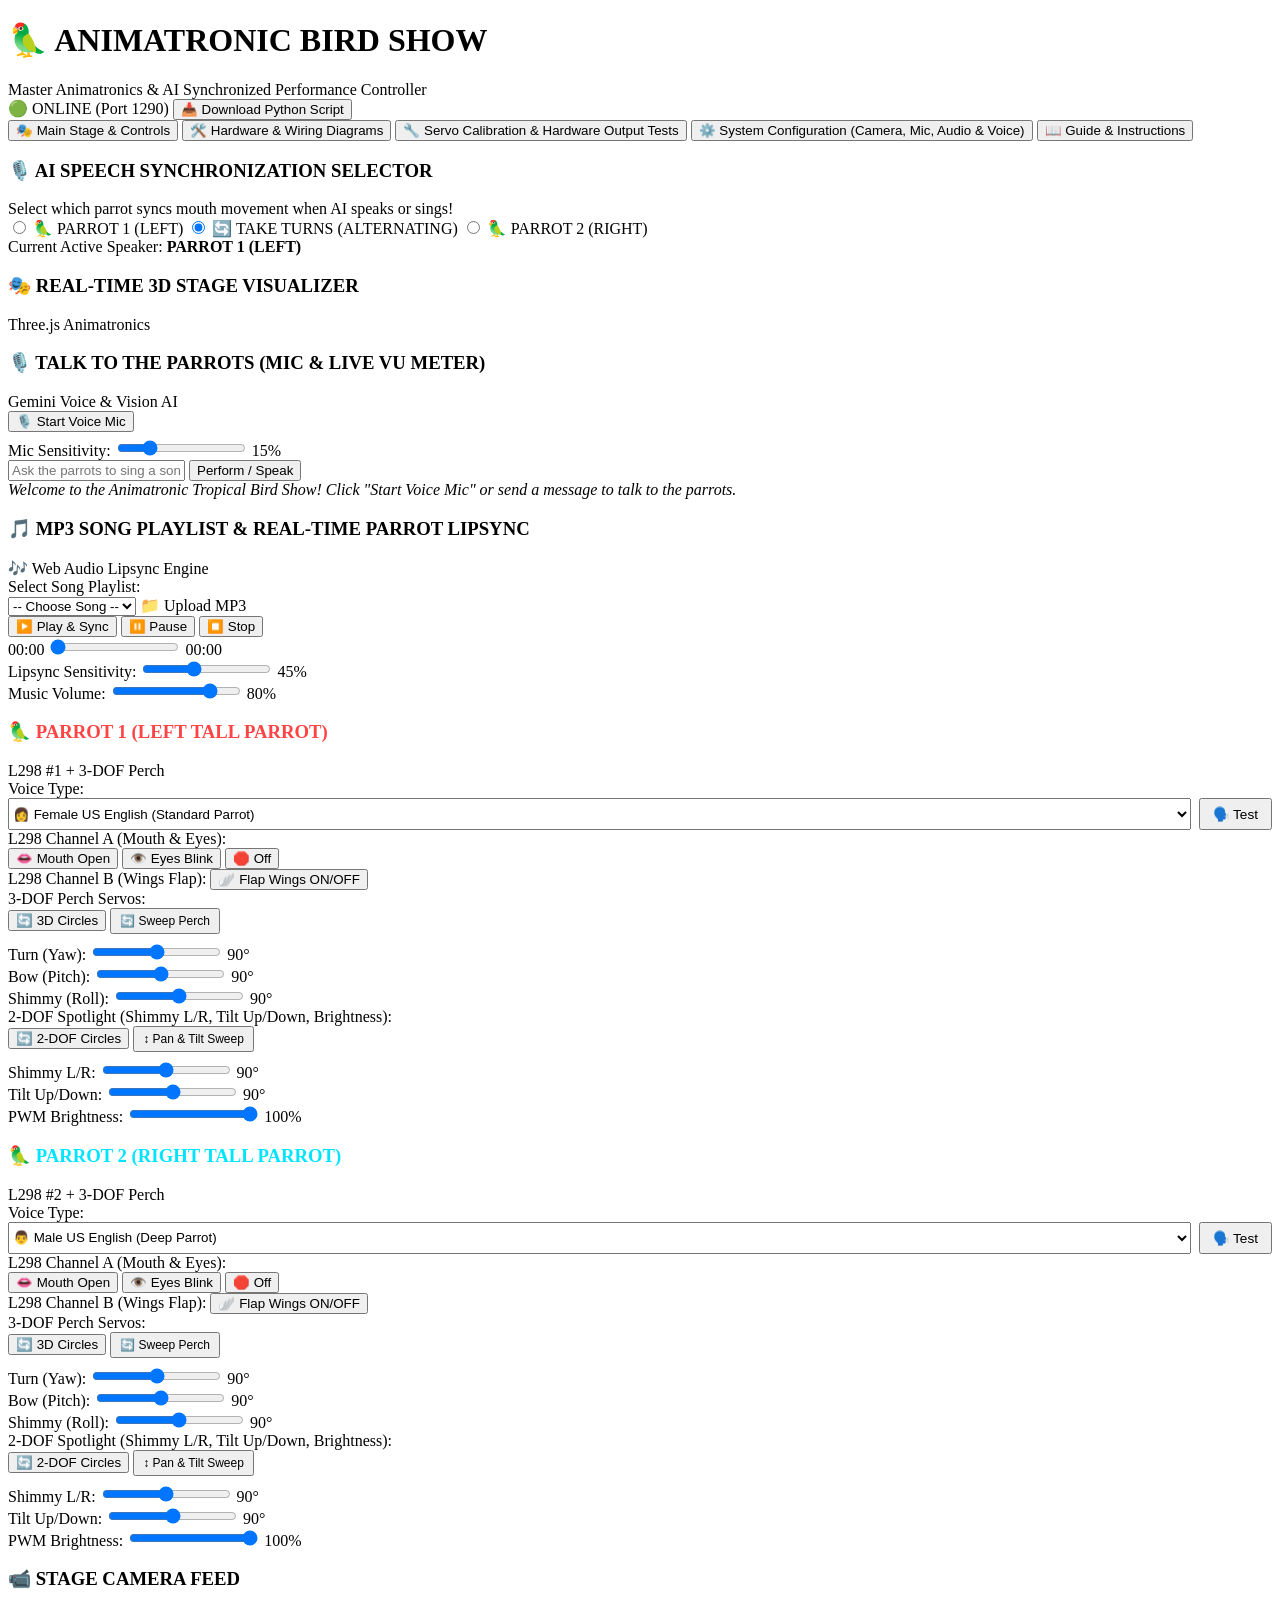
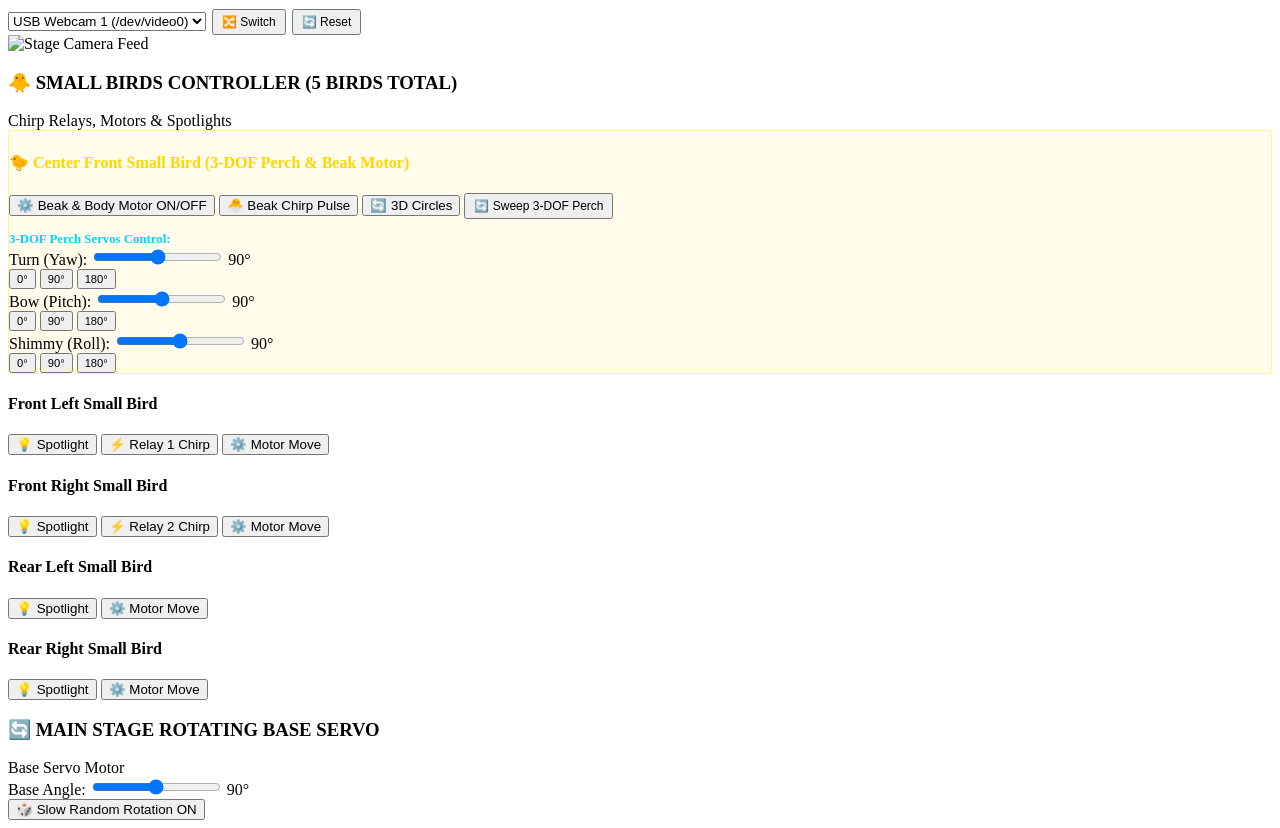
==== static/index.html @ 01a9d9f8 "feat: add guide and instructions operating manual tab" ====
<!DOCTYPE html>
<html lang="en">
<head>
    <meta charset="UTF-8">
    <meta name="viewport" content="width=device-width, initial-scale=1.0">
    <title>🦜 Animatronic Bird Show Master Control</title>
    <link rel="stylesheet" href="/style.css">
    <!-- Three.js & OrbitControls -->
    <script src="/lib/three.min.js"></script>
    <script src="/lib/OrbitControls.js"></script>
    <script>
        function switchTab(targetTabId) {
            if (!targetTabId) return;
            var panes = document.querySelectorAll('.tab-pane');
            for (var i = 0; i < panes.length; i++) {
                panes[i].style.display = 'none';
                panes[i].classList.remove('active');
            }
            var btns = document.querySelectorAll('.nav-tab-btn');
            for (var j = 0; j < btns.length; j++) {
                btns[j].classList.remove('active');
            }
            var targetPane = document.getElementById(targetTabId);
            if (targetPane) {
                targetPane.style.display = 'block';
                targetPane.classList.add('active');
            }
            var matchingBtns = document.querySelectorAll('.nav-tab-btn[data-tab="' + targetTabId + '"]');
            for (var k = 0; k < matchingBtns.length; k++) {
                matchingBtns[k].classList.add('active');
            }
            if (targetTabId === 'tabWiring' && typeof initWiringDiagramEngine === 'function') {
                initWiringDiagramEngine();
            } else if (targetTabId === 'tabConfig' && typeof populateMediaDevices === 'function') {
                populateMediaDevices();
            } else if (targetTabId === 'tabStage' && typeof window.visualizer !== 'undefined' && window.visualizer && typeof window.visualizer.onWindowResize === 'function') {
                window.visualizer.onWindowResize();
            }
        }
    </script>
</head>
<body>
    <div class="app-container">
        <!-- Header Bar -->
        <header class="app-header">
            <div class="header-title">
                <h1>🦜 ANIMATRONIC BIRD SHOW</h1>
                <span class="subtitle">Master Animatronics & AI Synchronized Performance Controller</span>
            </div>
            <div class="header-status">
                <span class="status-badge" id="systemStatus">🟢 ONLINE (Port 1290)</span>
                <button class="btn-export" id="btnExportCode">📥 Download Python Script</button>
            </div>
        </header>

        <!-- Navigation Tab Bar -->
        <nav class="nav-tabs-bar">
            <button class="nav-tab-btn active" id="tabBtnStage" data-tab="tabStage" onclick="switchTab('tabStage')">🎭 Main Stage & Controls</button>
            <button class="nav-tab-btn" id="tabBtnWiring" data-tab="tabWiring" onclick="switchTab('tabWiring')">🛠️ Hardware & Wiring Diagrams</button>
            <button class="nav-tab-btn" id="tabBtnCalib" data-tab="tabCalib" onclick="switchTab('tabCalib')">🔧 Servo Calibration & Hardware Output Tests</button>
            <button class="nav-tab-btn" id="tabBtnConfig" data-tab="tabConfig" onclick="switchTab('tabConfig')">⚙️ System Configuration (Camera, Mic, Audio & Voice)</button>
            <button class="nav-tab-btn" id="tabBtnInstructions" data-tab="tabInstructions" onclick="switchTab('tabInstructions')">📖 Guide & Instructions</button>
        </nav>

        <!-- Tab 1: Main Stage & Animatronics Pane -->
        <div id="tabStage" class="tab-pane active">
            <!-- Main Content Layout -->
            <div class="main-layout">
            <!-- Left Side: 3D Stage & Core Parrot Controls -->
            <div class="stage-section">
                <!-- 3-POSITION AI SPEECH SYNC SLIDE SWITCH -->
                <div class="sync-switch-card">
                    <div class="sync-switch-header">
                        <h3>🎙️ AI SPEECH SYNCHRONIZATION SELECTOR</h3>
                        <span class="sync-switch-info">Select which parrot syncs mouth movement when AI speaks or sings!</span>
                    </div>
                    
                    <div class="slide-switch-container">
                        <div class="slide-switch-track" id="syncSwitchTrack">
                            <label class="switch-option" data-value="parrot1">
                                <input type="radio" name="aiSyncMode" value="parrot1">
                                <span class="option-label">🦜 PARROT 1 (LEFT)</span>
                            </label>

                            <label class="switch-option active" data-value="turns">
                                <input type="radio" name="aiSyncMode" value="turns" checked>
                                <span class="option-label">🔄 TAKE TURNS (ALTERNATING)</span>
                            </label>

                            <label class="switch-option" data-value="parrot2">
                                <input type="radio" name="aiSyncMode" value="parrot2">
                                <span class="option-label">🦜 PARROT 2 (RIGHT)</span>
                            </label>
                            <div class="switch-slider-thumb" id="switchThumb"></div>
                        </div>
                    </div>
                    <div class="active-speaker-indicator">
                        Current Active Speaker: <strong id="activeSpeakerText">PARROT 1 (LEFT)</strong>
                    </div>
                </div>

                <!-- 3D Stage Visualizer -->
                <div class="canvas-card">
                    <div class="card-header">
                        <h3>🎭 REAL-TIME 3D STAGE VISUALIZER</h3>
                        <span class="card-badge">Three.js Animatronics</span>
                    </div>
                    <div id="stage3dContainer" class="canvas-container"></div>
                </div>

                <!-- AI Voice Microphone, Live VU Meter & Singing Performance -->
                <div class="ai-performance-card">
                    <div class="card-header">
                        <h3>🎙️ TALK TO THE PARROTS (MIC & LIVE VU METER)</h3>
                        <span class="card-badge">Gemini Voice & Vision AI</span>
                    </div>
                    
                    <div class="ai-controls-grid">
                        <div class="mic-section">
                            <button class="btn-primary" id="btnMicToggle">🎙️ Start Voice Mic</button>
                            <div class="mic-vu-bar">
                                <div class="vu-fill" id="vuFill"></div>
                            </div>
                            <div class="slider-row" style="margin-top: 6px;">
                                <span>Mic Sensitivity:</span>
                                <input type="range" min="5" max="50" value="15" id="micSensitivitySlider">
                                <span id="micSensitivityVal">15%</span>
                            </div>
                        </div>

                        <div class="chat-input-group">
                            <input type="text" id="aiPromptInput" placeholder="Ask the parrots to sing a song, tell a joke, or perform..." class="chat-input">
                            <button class="btn-action" id="btnSendChat">Perform / Speak</button>
                        </div>
                    </div>

                    <div class="ai-response-box" id="aiResponseBox">
                        <em>Welcome to the Animatronic Tropical Bird Show! Click "Start Voice Mic" or send a message to talk to the parrots.</em>
                    </div>
                </div>

                <!-- MP3 SONG PLAYLIST & REAL-TIME PARROT LIPSYNC -->
                <div class="panel-card mp3-lipsync-card">
                    <div class="card-header">
                        <h3>🎵 MP3 SONG PLAYLIST & REAL-TIME PARROT LIPSYNC</h3>
                        <span class="card-badge" id="lipsyncBadge">🎶 Web Audio Lipsync Engine</span>
                    </div>

                    <div class="mp3-player-grid">
                        <!-- Song Playlist Selection & File Upload -->
                        <div class="playlist-select-group">
                            <label for="songSelect">Select Song Playlist:</label>
                            <div class="select-upload-row">
                                <select id="songSelect" class="song-dropdown">
                                    <option value="">-- Choose Song --</option>
                                </select>
                                <label for="fileUploadInput" class="btn-upload">
                                    📁 Upload MP3
                                    <input type="file" id="fileUploadInput" accept="audio/*" style="display:none;">
                                </label>
                            </div>
                        </div>

                        <!-- Audio Player Transport Controls -->
                        <div class="player-controls-group">
                            <div class="transport-btn-row">
                                <button class="btn-transport" id="btnSongPlay">▶️ Play & Sync</button>
                                <button class="btn-transport" id="btnSongPause">⏸️ Pause</button>
                                <button class="btn-transport" id="btnSongStop">⏹️ Stop</button>
                            </div>

                            <!-- Progress & Scrubbing Bar -->
                            <div class="progress-row">
                                <span id="currTimeText">00:00</span>
                                <input type="range" min="0" max="100" value="0" id="songProgressBar" class="progress-bar">
                                <span id="durTimeText">00:00</span>
                            </div>
                        </div>

                        <!-- Lipsync Sensitivity & Volume Controls -->
                        <div class="lipsync-settings-group">
                            <div class="slider-row">
                                <span>Lipsync Sensitivity:</span>
                                <input type="range" min="10" max="100" value="45" id="lipsyncGainSlider">
                                <span id="lipsyncGainVal">45%</span>
                            </div>
                            <div class="slider-row">
                                <span>Music Volume:</span>
                                <input type="range" min="0" max="100" value="80" id="songVolumeSlider">
                                <span id="songVolumeVal">80%</span>
                            </div>
                        </div>
                    </div>
                </div>

                <!-- Parrot 1 & Parrot 2 Controls Side-by-Side Under the Main Stage Pane -->
                <div class="parrots-controls-grid">
                    <!-- Parrot 1 Controls (Left Tall Parrot) -->
                    <div class="panel-card parrot-card">
                        <div class="card-header">
                            <h3 style="color:#ff4444;">🦜 PARROT 1 (LEFT TALL PARROT)</h3>
                            <span class="card-badge">L298 #1 + 3-DOF Perch</span>
                        </div>

                        <div class="control-group">
                            <label for="p1VoiceSelect">Voice Type:</label>
                            <div style="display:flex; gap:8px;">
                                <select id="p1VoiceSelect" class="config-select" style="flex:1;">
                                    <option value="ai_female_us">👩 Female US English (Standard Parrot)</option>
                                    <option value="ai_male_us">👨 Male US English (Deep Parrot)</option>
                                    <option value="ai_female_uk">🇬🇧 Female UK English (British Parrot)</option>
                                    <option value="ai_male_uk">🇬🇧 Male UK English (Gentleman Parrot)</option>
                                    <option value="ai_female_au">🇦🇺 Female Australian English (Aussie Parrot)</option>
                                    <option value="ai_male_au">🇦🇺 Male Australian English (Outback Parrot)</option>
                                    <option value="ai_female_in">🇮🇳 Female Indian English (Tropical Accent)</option>
                                    <option value="ai_female_ca">🇨🇦 Female Canadian English</option>
                                    <option value="ai_spanish">🇪🇸 Spanish Parrot (Español)</option>
                                    <option value="ai_french">🇫🇷 French Parrot (Français)</option>
                                </select>
                                <button class="btn-action" id="btnTestP1CardVoice" style="padding: 6px 12px; font-size:0.85rem;">🗣️ Test</button>
                            </div>
                        </div>

                        <div class="control-group">
                            <label>L298 Channel A (Mouth & Eyes):</label>
                            <div class="btn-group">
                                <button class="btn-toggle" id="btnP1Mouth">👄 Mouth Open</button>
                                <button class="btn-toggle" id="btnP1Eyes">👁️ Eyes Blink</button>
                                <button class="btn-toggle active" id="btnP1Off">🛑 Off</button>
                            </div>
                        </div>

                        <div class="control-group">
                            <label>L298 Channel B (Wings Flap):</label>
                            <button class="btn-toggle" id="btnP1Wings">🪽 Flap Wings ON/OFF</button>
                        </div>

                        <div class="control-group">
                            <label>3-DOF Perch Servos:</label>
                            <div class="btn-group" style="margin-bottom:8px;">
                                <button class="btn-toggle" id="btnP1Circle">🔄 3D Circles</button>
                                <button class="btn-action" id="btnP1SweepPerch" style="font-size:0.75rem; padding:4px 8px;">🔄 Sweep Perch</button>
                            </div>
                            <div class="slider-row">
                                <span>Turn (Yaw):</span>
                                <input type="range" min="0" max="180" value="90" id="p1Turn">
                                <span id="p1TurnVal">90°</span>
                            </div>
                            <div class="slider-row">
                                <span>Bow (Pitch):</span>
                                <input type="range" min="0" max="180" value="90" id="p1Bow">
                                <span id="p1BowVal">90°</span>
                            </div>
                            <div class="slider-row">
                                <span>Shimmy (Roll):</span>
                                <input type="range" min="0" max="180" value="90" id="p1Shimmy">
                                <span id="p1ShimmyVal">90°</span>
                            </div>
                        </div>

                        <div class="control-group">
                            <label>2-DOF Spotlight (Shimmy L/R, Tilt Up/Down, Brightness):</label>
                            <div class="btn-group" style="margin-bottom:8px;">
                                <button class="btn-toggle" id="btnP1SpotCircle">🔄 2-DOF Circles</button>
                                <button class="btn-action" id="btnP1SpotSweep" style="font-size:0.75rem; padding:4px 8px;">↕️ Pan & Tilt Sweep</button>
                            </div>
                            <div class="slider-row">
                                <span>Shimmy L/R:</span>
                                <input type="range" min="0" max="180" value="90" id="p1SpotPan">
                                <span id="p1SpotPanVal">90°</span>
                            </div>
                            <div class="slider-row">
                                <span>Tilt Up/Down:</span>
                                <input type="range" min="0" max="180" value="90" id="p1SpotTilt">
                                <span id="p1SpotTiltVal">90°</span>
                            </div>
                            <div class="slider-row">
                                <span>PWM Brightness:</span>
                                <input type="range" min="0" max="100" value="100" id="p1SpotInt">
                                <span id="p1SpotIntVal">100%</span>
                            </div>
                        </div>
                    </div>

                    <!-- Parrot 2 Controls (Right Tall Parrot) -->
                    <div class="panel-card parrot-card">
                        <div class="card-header">
                            <h3 style="color:#00e5ff;">🦜 PARROT 2 (RIGHT TALL PARROT)</h3>
                            <span class="card-badge">L298 #2 + 3-DOF Perch</span>
                        </div>

                        <div class="control-group">
                            <label for="p2VoiceSelect">Voice Type:</label>
                            <div style="display:flex; gap:8px;">
                                <select id="p2VoiceSelect" class="config-select" style="flex:1;">
                                    <option value="ai_female_us">👩 Female US English (Standard Parrot)</option>
                                    <option value="ai_male_us" selected>👨 Male US English (Deep Parrot)</option>
                                    <option value="ai_female_uk">🇬🇧 Female UK English (British Parrot)</option>
                                    <option value="ai_male_uk">🇬🇧 Male UK English (Gentleman Parrot)</option>
                                    <option value="ai_female_au">🇦🇺 Female Australian English (Aussie Parrot)</option>
                                    <option value="ai_male_au">🇦🇺 Male Australian English (Outback Parrot)</option>
                                    <option value="ai_female_in">🇮🇳 Female Indian English (Tropical Accent)</option>
                                    <option value="ai_female_ca">🇨🇦 Female Canadian English</option>
                                    <option value="ai_spanish">🇪🇸 Spanish Parrot (Español)</option>
                                    <option value="ai_french">🇫🇷 French Parrot (Français)</option>
                                </select>
                                <button class="btn-action" id="btnTestP2CardVoice" style="padding: 6px 12px; font-size:0.85rem;">🗣️ Test</button>
                            </div>
                        </div>

                        <div class="control-group">
                            <label>L298 Channel A (Mouth & Eyes):</label>
                            <div class="btn-group">
                                <button class="btn-toggle" id="btnP2Mouth">👄 Mouth Open</button>
                                <button class="btn-toggle" id="btnP2Eyes">👁️ Eyes Blink</button>
                                <button class="btn-toggle active" id="btnP2Off">🛑 Off</button>
                            </div>
                        </div>

                        <div class="control-group">
                            <label>L298 Channel B (Wings Flap):</label>
                            <button class="btn-toggle" id="btnP2Wings">🪽 Flap Wings ON/OFF</button>
                        </div>

                        <div class="control-group">
                            <label>3-DOF Perch Servos:</label>
                            <div class="btn-group" style="margin-bottom:8px;">
                                <button class="btn-toggle" id="btnP2Circle">🔄 3D Circles</button>
                                <button class="btn-action" id="btnP2SweepPerch" style="font-size:0.75rem; padding:4px 8px;">🔄 Sweep Perch</button>
                            </div>
                            <div class="slider-row">
                                <span>Turn (Yaw):</span>
                                <input type="range" min="0" max="180" value="90" id="p2Turn">
                                <span id="p2TurnVal">90°</span>
                            </div>
                            <div class="slider-row">
                                <span>Bow (Pitch):</span>
                                <input type="range" min="0" max="180" value="90" id="p2Bow">
                                <span id="p2BowVal">90°</span>
                            </div>
                            <div class="slider-row">
                                <span>Shimmy (Roll):</span>
                                <input type="range" min="0" max="180" value="90" id="p2Shimmy">
                                <span id="p2ShimmyVal">90°</span>
                            </div>
                        </div>

                        <div class="control-group">
                            <label>2-DOF Spotlight (Shimmy L/R, Tilt Up/Down, Brightness):</label>
                            <div class="btn-group" style="margin-bottom:8px;">
                                <button class="btn-toggle" id="btnP2SpotCircle">🔄 2-DOF Circles</button>
                                <button class="btn-action" id="btnP2SpotSweep" style="font-size:0.75rem; padding:4px 8px;">↕️ Pan & Tilt Sweep</button>
                            </div>
                            <div class="slider-row">
                                <span>Shimmy L/R:</span>
                                <input type="range" min="0" max="180" value="90" id="p2SpotPan">
                                <span id="p2SpotPanVal">90°</span>
                            </div>
                            <div class="slider-row">
                                <span>Tilt Up/Down:</span>
                                <input type="range" min="0" max="180" value="90" id="p2SpotTilt">
                                <span id="p2SpotTiltVal">90°</span>
                            </div>
                            <div class="slider-row">
                                <span>PWM Brightness:</span>
                                <input type="range" min="0" max="100" value="100" id="p2SpotInt">
                                <span id="p2SpotIntVal">100%</span>
                            </div>
                        </div>
                    </div>
                </div>
            </div>

            <!-- Right Side: Camera & Stage Accessories -->
            <div class="controls-section">
                <!-- Camera Feed & Select -->
                <div class="panel-card">
                    <div class="card-header">
                        <h3>📹 STAGE CAMERA FEED</h3>
                        <div style="display:flex; gap:6px; align-items:center; flex-wrap:wrap;">
                            <select id="camSourceSelect" class="source-select">
                                <option value="usb">USB Webcam 1 (/dev/video0)</option>
                                <option value="1">USB Webcam 2 (/dev/video1)</option>
                                <option value="csi">Raspberry Pi CSI Camera</option>
                                <option value="virtual">Virtual Stage Feed</option>
                            </select>
                            <button class="btn-action" id="btnSwitchCam" title="Switch to Next Camera" style="padding:4px 8px; font-size:0.75rem;">🔀 Switch</button>
                            <button class="btn-action" id="btnResetCam" title="Reset Camera Feed" style="padding:4px 8px; font-size:0.75rem;">🔄 Reset</button>
                        </div>
                    </div>
                    <div class="camera-preview">
                        <img id="camFeed" src="/api/camera/frame" alt="Stage Camera Feed">
                    </div>
                </div>

                <!-- Small Birds & Relays Panel -->
                <div class="panel-card">
                    <div class="card-header">
                        <h3>🐥 SMALL BIRDS CONTROLLER (5 BIRDS TOTAL)</h3>
                        <span class="card-badge">Chirp Relays, Motors & Spotlights</span>
                    </div>

                    <div class="small-birds-grid">
                        <!-- Center Front Small Bird -->
                        <div class="small-bird-box" style="grid-column: span 2; background: rgba(255, 215, 0, 0.08); border: 1px solid rgba(255, 215, 0, 0.3);">
                            <h4 style="color: #ffd700;">🐤 Center Front Small Bird (3-DOF Perch & Beak Motor)</h4>
                            <div class="btn-group" style="margin-bottom:10px;">
                                <button class="btn-toggle" id="btnCenterMotor">⚙️ Beak & Body Motor ON/OFF</button>
                                <button class="btn-toggle" id="btnCenterChirpPulse">🐣 Beak Chirp Pulse</button>
                                <button class="btn-toggle" id="btnCenterCircle">🔄 3D Circles</button>
                                <button class="btn-action" id="btnCenterSweepPerch" style="font-size:0.75rem; padding:4px 8px;">🔄 Sweep 3-DOF Perch</button>
                            </div>

                            <div class="control-group" style="margin-top:8px;">
                                <label style="font-size:0.8rem; color:#00d4ff; font-weight:bold;">3-DOF Perch Servos Control:</label>
                                <div class="slider-row">
                                    <span>Turn (Yaw):</span>
                                    <input type="range" min="0" max="180" value="90" id="centerTurn">
                                    <span id="centerTurnVal">90°</span>
                                    <div class="btn-group" style="gap:2px;">
                                        <button class="btn-toggle" class="btn-preset-turn" data-val="0" style="padding:2px 6px; font-size:0.7rem;">0°</button>
                                        <button class="btn-toggle" class="btn-preset-turn" data-val="90" style="padding:2px 6px; font-size:0.7rem;">90°</button>
                                        <button class="btn-toggle" class="btn-preset-turn" data-val="180" style="padding:2px 6px; font-size:0.7rem;">180°</button>
                                    </div>
                                </div>
                                <div class="slider-row">
                                    <span>Bow (Pitch):</span>
                                    <input type="range" min="0" max="180" value="90" id="centerBow">
                                    <span id="centerBowVal">90°</span>
                                    <div class="btn-group" style="gap:2px;">
                                        <button class="btn-toggle" class="btn-preset-bow" data-val="0" style="padding:2px 6px; font-size:0.7rem;">0°</button>
                                        <button class="btn-toggle" class="btn-preset-bow" data-val="90" style="padding:2px 6px; font-size:0.7rem;">90°</button>
                                        <button class="btn-toggle" class="btn-preset-bow" data-val="180" style="padding:2px 6px; font-size:0.7rem;">180°</button>
                                    </div>
                                </div>
                                <div class="slider-row">
                                    <span>Shimmy (Roll):</span>
                                    <input type="range" min="0" max="180" value="90" id="centerShimmy">
                                    <span id="centerShimmyVal">90°</span>
                                    <div class="btn-group" style="gap:2px;">
                                        <button class="btn-toggle" class="btn-preset-shimmy" data-val="0" style="padding:2px 6px; font-size:0.7rem;">0°</button>
                                        <button class="btn-toggle" class="btn-preset-shimmy" data-val="90" style="padding:2px 6px; font-size:0.7rem;">90°</button>
                                        <button class="btn-toggle" class="btn-preset-shimmy" data-val="180" style="padding:2px 6px; font-size:0.7rem;">180°</button>
                                    </div>
                                </div>
                            </div>
                        </div>

                        <!-- 2 Front Small Birds -->
                        <div class="small-bird-box">
                            <h4>Front Left Small Bird</h4>
                            <button class="btn-toggle" id="btnFrontLeftSpot">💡 Spotlight</button>
                            <button class="btn-toggle" id="btnFrontLeftRelay">⚡ Relay 1 Chirp</button>
                            <button class="btn-toggle" id="btnFrontLeftMotor">⚙️ Motor Move</button>
                        </div>

                        <div class="small-bird-box">
                            <h4>Front Right Small Bird</h4>
                            <button class="btn-toggle" id="btnFrontRightSpot">💡 Spotlight</button>
                            <button class="btn-toggle" id="btnFrontRightRelay">⚡ Relay 2 Chirp</button>
                            <button class="btn-toggle" id="btnFrontRightMotor">⚙️ Motor Move</button>
                        </div>

                        <!-- 2 Rear Small Birds -->
                        <div class="small-bird-box">
                            <h4>Rear Left Small Bird</h4>
                            <button class="btn-toggle" id="btnRearLeftSpot">💡 Spotlight</button>
                            <button class="btn-toggle" id="btnRearLeftMotor">⚙️ Motor Move</button>
                        </div>

                        <div class="small-bird-box">
                            <h4>Rear Right Small Bird</h4>
                            <button class="btn-toggle" id="btnRearRightSpot">💡 Spotlight</button>
                            <button class="btn-toggle" id="btnRearRightMotor">⚙️ Motor Move</button>
                        </div>
                    </div>
                </div>

                <!-- Main Stage Rotating Base Servo -->
                <div class="panel-card">
                    <div class="card-header">
                        <h3>🔄 MAIN STAGE ROTATING BASE SERVO</h3>
                        <span class="card-badge">Base Servo Motor</span>
                    </div>
                    <div class="slider-row">
                        <span>Base Angle:</span>
                        <input type="range" min="0" max="180" value="90" id="baseAngle">
                        <span id="baseAngleVal">90°</span>
                    </div>
                    <button class="btn-toggle active" id="btnBaseRandom">🎲 Slow Random Rotation ON</button>
                </div>
            </div>
        </div>
        </div> <!-- End of tabStage -->

        <!-- Tab 2: Servo Calibration & Hardware Output Tests Pane -->
        <div id="tabCalib" class="tab-pane" style="display: none;">
            <!-- Diagnostics Header Card -->
            <div class="sync-switch-card" style="border-color: var(--accent-yellow); background: linear-gradient(135deg, #1f1b0f, #13120b); margin-bottom: 20px;">
                <div class="card-header" style="border:none;">
                    <h3>🚀 ALL-OUTPUTS MASTER HARDWARE DIAGNOSTICS & SELF-TEST</h3>
                    <button class="btn-export" id="btnRunFullHardwareTest" style="background: linear-gradient(135deg, var(--accent-yellow), #ff9900); color: #000; font-size: 0.9rem; padding: 10px 20px;">⚡ RUN FULL HARDWARE SELF-TEST SEQUENCER</button>
                </div>
                <div class="ai-response-box" id="diagConsoleLog" style="font-family: monospace; font-size: 0.85rem; color: #00ff88; min-height: 75px; max-height: 140px; overflow-y: auto;">
                    <em>System Ready. Click "RUN FULL HARDWARE SELF-TEST SEQUENCER" to test all 3-DOF perches, L298 motor drivers, spotlights, and chirp relays in order...</em>
                </div>
            </div>

            <div class="config-grid">
                <!-- Servo Offset & Limit Calibration (All 14 Servos) -->
                <div class="panel-card config-card" style="grid-column: span 2;">
                    <div class="card-header">
                        <h3>📐 SERVO ZERO OFFSETS & CALIBRATION TRIMS (ALL 14 SERVOS)</h3>
                        <span class="card-badge">PCA9685 PWM Channels 0 - 15</span>
                    </div>

                    <div style="display: grid; grid-template-columns: repeat(auto-fit, minmax(280px, 1fr)); gap: 20px;">
                        <!-- Parrot 1 Servos -->
                        <div class="small-bird-box" style="background: rgba(255, 68, 68, 0.05); border: 1px solid rgba(255, 68, 68, 0.2);">
                            <h4 style="color:#ff5555; text-align:left; font-size:0.9rem;">🦜 Parrot 1 Servos (PCA Ch 0 - 4):</h4>
                            <div class="slider-row">
                                <span style="font-size:0.78rem;">Turn (Yaw) Ch 0:</span>
                                <button class="btn-step" onclick="adjustOffset('calibP1TurnOffset', -1)">-</button>
                                <input type="range" min="-30" max="30" value="0" id="calibP1TurnOffset">
                                <button class="btn-step" onclick="adjustOffset('calibP1TurnOffset', 1)">+</button>
                                <span id="calibP1TurnOffsetVal" style="width:38px; text-align:right;">0°</span>
                            </div>
                            <div class="slider-row">
                                <span style="font-size:0.78rem;">Bow (Pitch) Ch 1:</span>
                                <button class="btn-step" onclick="adjustOffset('calibP1BowOffset', -1)">-</button>
                                <input type="range" min="-30" max="30" value="0" id="calibP1BowOffset">
                                <button class="btn-step" onclick="adjustOffset('calibP1BowOffset', 1)">+</button>
                                <span id="calibP1BowOffsetVal" style="width:38px; text-align:right;">0°</span>
                            </div>
                            <div class="slider-row">
                                <span style="font-size:0.78rem;">Shimmy (Roll) Ch 2:</span>
                                <button class="btn-step" onclick="adjustOffset('calibP1ShimmyOffset', -1)">-</button>
                                <input type="range" min="-30" max="30" value="0" id="calibP1ShimmyOffset">
                                <button class="btn-step" onclick="adjustOffset('calibP1ShimmyOffset', 1)">+</button>
                                <span id="calibP1ShimmyOffsetVal" style="width:38px; text-align:right;">0°</span>
                            </div>
                            <div class="slider-row">
                                <span style="font-size:0.78rem;">Spot Pan Ch 3:</span>
                                <button class="btn-step" onclick="adjustOffset('calibP1SpotPanOffset', -1)">-</button>
                                <input type="range" min="-30" max="30" value="0" id="calibP1SpotPanOffset">
                                <button class="btn-step" onclick="adjustOffset('calibP1SpotPanOffset', 1)">+</button>
                                <span id="calibP1SpotPanOffsetVal" style="width:38px; text-align:right;">0°</span>
                            </div>
                            <div class="slider-row">
                                <span style="font-size:0.78rem;">Spot Tilt Ch 4:</span>
                                <button class="btn-step" onclick="adjustOffset('calibP1SpotTiltOffset', -1)">-</button>
                                <input type="range" min="-30" max="30" value="0" id="calibP1SpotTiltOffset">
                                <button class="btn-step" onclick="adjustOffset('calibP1SpotTiltOffset', 1)">+</button>
                                <span id="calibP1SpotTiltOffsetVal" style="width:38px; text-align:right;">0°</span>
                            </div>
                        </div>

                        <!-- Parrot 2 Servos -->
                        <div class="small-bird-box" style="background: rgba(0, 212, 255, 0.05); border: 1px solid rgba(0, 212, 255, 0.2);">
                            <h4 style="color:#00d4ff; text-align:left; font-size:0.9rem;">🦜 Parrot 2 Servos (PCA Ch 6 - 10):</h4>
                            <div class="slider-row">
                                <span style="font-size:0.78rem;">Turn (Yaw) Ch 6:</span>
                                <button class="btn-step" onclick="adjustOffset('calibP2TurnOffset', -1)">-</button>
                                <input type="range" min="-30" max="30" value="0" id="calibP2TurnOffset">
                                <button class="btn-step" onclick="adjustOffset('calibP2TurnOffset', 1)">+</button>
                                <span id="calibP2TurnOffsetVal" style="width:38px; text-align:right;">0°</span>
                            </div>
                            <div class="slider-row">
                                <span style="font-size:0.78rem;">Bow (Pitch) Ch 7:</span>
                                <button class="btn-step" onclick="adjustOffset('calibP2BowOffset', -1)">-</button>
                                <input type="range" min="-30" max="30" value="0" id="calibP2BowOffset">
                                <button class="btn-step" onclick="adjustOffset('calibP2BowOffset', 1)">+</button>
                                <span id="calibP2BowOffsetVal" style="width:38px; text-align:right;">0°</span>
                            </div>
                            <div class="slider-row">
                                <span style="font-size:0.78rem;">Shimmy (Roll) Ch 8:</span>
                                <button class="btn-step" onclick="adjustOffset('calibP2ShimmyOffset', -1)">-</button>
                                <input type="range" min="-30" max="30" value="0" id="calibP2ShimmyOffset">
                                <button class="btn-step" onclick="adjustOffset('calibP2ShimmyOffset', 1)">+</button>
                                <span id="calibP2ShimmyOffsetVal" style="width:38px; text-align:right;">0°</span>
                            </div>
                            <div class="slider-row">
                                <span style="font-size:0.78rem;">Spot Pan Ch 9:</span>
                                <button class="btn-step" onclick="adjustOffset('calibP2SpotPanOffset', -1)">-</button>
                                <input type="range" min="-30" max="30" value="0" id="calibP2SpotPanOffset">
                                <button class="btn-step" onclick="adjustOffset('calibP2SpotPanOffset', 1)">+</button>
                                <span id="calibP2SpotPanOffsetVal" style="width:38px; text-align:right;">0°</span>
                            </div>
                            <div class="slider-row">
                                <span style="font-size:0.78rem;">Spot Tilt Ch 10:</span>
                                <button class="btn-step" onclick="adjustOffset('calibP2SpotTiltOffset', -1)">-</button>
                                <input type="range" min="-30" max="30" value="0" id="calibP2SpotTiltOffset">
                                <button class="btn-step" onclick="adjustOffset('calibP2SpotTiltOffset', 1)">+</button>
                                <span id="calibP2SpotTiltOffsetVal" style="width:38px; text-align:right;">0°</span>
                            </div>
                        </div>

                        <!-- Center Bird & Turntable Base Servos -->
                        <div class="small-bird-box" style="background: rgba(0, 255, 136, 0.05); border: 1px solid rgba(0, 255, 136, 0.2);">
                            <h4 style="color:#00ff88; text-align:left; font-size:0.9rem;">🐤 Center Bird & Base (Ch 12 - 15):</h4>
                            <div class="slider-row">
                                <span style="font-size:0.78rem;">Ctr Turn (Yaw) Ch 12:</span>
                                <button class="btn-step" onclick="adjustOffset('calibCenterTurnOffset', -1)">-</button>
                                <input type="range" min="-30" max="30" value="0" id="calibCenterTurnOffset">
                                <button class="btn-step" onclick="adjustOffset('calibCenterTurnOffset', 1)">+</button>
                                <span id="calibCenterTurnOffsetVal" style="width:38px; text-align:right;">0°</span>
                            </div>
                            <div class="slider-row">
                                <span style="font-size:0.78rem;">Ctr Bow (Pitch) Ch 13:</span>
                                <button class="btn-step" onclick="adjustOffset('calibCenterBowOffset', -1)">-</button>
                                <input type="range" min="-30" max="30" value="0" id="calibCenterBowOffset">
                                <button class="btn-step" onclick="adjustOffset('calibCenterBowOffset', 1)">+</button>
                                <span id="calibCenterBowOffsetVal" style="width:38px; text-align:right;">0°</span>
                            </div>
                            <div class="slider-row">
                                <span style="font-size:0.78rem;">Ctr Shimmy Ch 14:</span>
                                <button class="btn-step" onclick="adjustOffset('calibCenterShimmyOffset', -1)">-</button>
                                <input type="range" min="-30" max="30" value="0" id="calibCenterShimmyOffset">
                                <button class="btn-step" onclick="adjustOffset('calibCenterShimmyOffset', 1)">+</button>
                                <span id="calibCenterShimmyOffsetVal" style="width:38px; text-align:right;">0°</span>
                            </div>
                            <div class="slider-row">
                                <span style="font-size:0.78rem;">Turntable Base Ch 15:</span>
                                <button class="btn-step" onclick="adjustOffset('calibBaseAngleOffset', -1)">-</button>
                                <input type="range" min="-30" max="30" value="0" id="calibBaseAngleOffset">
                                <button class="btn-step" onclick="adjustOffset('calibBaseAngleOffset', 1)">+</button>
                                <span id="calibBaseAngleOffsetVal" style="width:38px; text-align:right;">0°</span>
                            </div>
                        </div>
                    </div>

                    <div class="btn-group" style="margin-top: 15px; flex-wrap: wrap;">
                        <button class="btn-toggle" id="btnCalibCenterAll">🎯 Center All Servos (90°)</button>
                        <button class="btn-toggle" id="btnCalibSweepAll">🔄 Sweep All Servos Test</button>
                        <button class="btn-toggle" id="btnResetCalibOffsets">🔄 Reset Offsets to 0°</button>
                        <button class="btn-export" id="btnSaveCalibOffsets" style="background: linear-gradient(135deg, var(--accent-green), #00cc66); color: #000;">💾 Save Offsets</button>
                    </div>
                </div>

                <!-- L298 Motor Controllers Direct Test Panel -->
                <div class="panel-card config-card">
                    <div class="card-header">
                        <h3>⚙️ L298 DUAL H-BRIDGE MOTOR TEST PANEL</h3>
                        <span class="card-badge">Motors & H-Bridge</span>
                    </div>

                    <div class="control-group">
                        <label style="color:#ff5555; font-weight:bold;">Parrot 1 L298 Driver #1 Test:</label>
                        <div class="btn-group" style="margin-bottom: 6px;">
                            <button class="btn-toggle" id="btnTestP1MouthFwd">👄 Mouth Open (Fwd)</button>
                            <button class="btn-toggle" id="btnTestP1EyesRev">👁️ Eyes Blink (Rev)</button>
                            <button class="btn-toggle" id="btnTestP1Stop">🛑 Off</button>
                        </div>
                        <button class="btn-primary" id="btnTestP1WingsFlap" style="width:100%; margin-top:4px;">🪽 Test Wings Flap PWM (Channel B)</button>
                    </div>

                    <div class="control-group" style="margin-top: 15px;">
                        <label style="color:#00d4ff; font-weight:bold;">Parrot 2 L298 Driver #2 Test:</label>
                        <div class="btn-group" style="margin-bottom: 6px;">
                            <button class="btn-toggle" id="btnTestP2MouthFwd">👄 Mouth Open (Fwd)</button>
                            <button class="btn-toggle" id="btnTestP2EyesRev">👁️ Eyes Blink (Rev)</button>
                            <button class="btn-toggle" id="btnTestP2Stop">🛑 Off</button>
                        </div>
                        <button class="btn-primary" id="btnTestP2WingsFlap" style="width:100%; margin-top:4px;">🪽 Test Wings Flap PWM (Channel B)</button>
                    </div>
                </div>

                <!-- Spotlights & PWM Light Show Tests -->
                <div class="panel-card config-card">
                    <div class="card-header">
                        <h3>💡 SPOTLIGHTS & LIGHT SHOW TEST PANEL</h3>
                        <span class="card-badge">PWM Dimmer LEDs</span>
                    </div>

                    <div class="control-group">
                        <label>2-DOF Spotlight Servos Circle & Strobe Tests:</label>
                        <div class="btn-group" style="margin-bottom:6px;">
                            <button class="btn-toggle" id="btnTestSpot1Circle">🔄 Spotlight 1 Circles</button>
                            <button class="btn-toggle" id="btnTestSpot2Circle">🔄 Spotlight 2 Circles</button>
                        </div>
                        <div class="btn-group" style="margin-bottom:6px;">
                            <button class="btn-action" id="btnTestSpot1Sweep">↕️ Spotlight 1 Pan/Tilt Sweep</button>
                            <button class="btn-action" id="btnTestSpot2Sweep">↕️ Spotlight 2 Pan/Tilt Sweep</button>
                        </div>
                        <div class="btn-group">
                            <button class="btn-toggle" id="btnTestSpot1Strobe">💡 Strobe Spotlight 1</button>
                            <button class="btn-toggle" id="btnTestSpot2Strobe">💡 Strobe Spotlight 2</button>
                        </div>
                    </div>

                    <div class="control-group" style="margin-top: 15px;">
                        <label>Stage Light Show Flash Test:</label>
                        <button class="btn-action" id="btnTestFullLightShow" style="width: 100%;">🎆 Run Stage Strobe & Light Pulse</button>
                    </div>
                </div>

                <!-- Small Birds & Relay Outputs Test Panel -->
                <div class="panel-card config-card">
                    <div class="card-header">
                        <h3>⚡ RELAYS & SMALL BIRD MOTORS DIRECT TEST</h3>
                        <span class="card-badge">Chirp Relays & Servos</span>
                    </div>

                    <div class="control-group">
                        <label>Relay 1 & 2 Chirp Pulse Test:</label>
                        <div class="btn-group">
                            <button class="btn-toggle" id="btnTestRelay1Pulse">⚡ Click Relay 1 (Left)</button>
                            <button class="btn-toggle" id="btnTestRelay2Pulse">⚡ Click Relay 2 (Right)</button>
                        </div>
                    </div>

                    <div class="control-group" style="margin-top: 15px;">
                        <label style="color:#ffd700; font-weight:bold;">Center Small Bird 3-DOF Perch & Motor Tests:</label>
                        <div class="btn-group" style="margin-bottom:8px;">
                            <button class="btn-toggle" id="btnTestCenterTurnSweep">🔄 Turn (Yaw 0° ➔ 180°)</button>
                            <button class="btn-toggle" id="btnTestCenterBowSweep">↕️ Bow (Pitch 0° ➔ 180°)</button>
                            <button class="btn-toggle" id="btnTestCenterShimmySweep">↔️ Shimmy (Roll 0° ➔ 180°)</button>
                        </div>
                        <div class="btn-group" style="margin-bottom:8px;">
                            <button class="btn-toggle" id="btnTestCenterCircle" style="width:100%;">🔄 Center Bird 3D Circles Test</button>
                        </div>
                        <button class="btn-toggle" id="btnTestCenterMotorSpin" style="width:100%;">⚙️ Spin Center Bird Gearmotor & Chirp Beak</button>
                    </div>

                    <div class="control-group" style="margin-top: 15px;">
                        <label>Main Stage Turntable Base Servo:</label>
                        <button class="btn-toggle" id="btnTestBaseSweep" style="width:100%;">🔄 Sweep Turntable (0° ➔ 180° ➔ 90°)</button>
                    </div>
                </div>
            </div>
        </div>

        <!-- Tab 3: System Configuration Pane -->
        <div id="tabConfig" class="tab-pane" style="display: none;">
            <div class="config-grid">
                <!-- Camera Selection -->
                <div class="panel-card config-card">
                    <div class="card-header">
                        <h3>📹 CAMERA SELECTION & VIDEO SETTINGS</h3>
                        <span class="card-badge">Video Hardware</span>
                    </div>
                    <div class="control-group">
                        <label for="configCamSource">Choose Video Input Device / Camera:</label>
                        <select id="configCamSource" class="config-select">
                            <option value="usb">USB Webcam (/dev/video0)</option>
                            <option value="csi">Raspberry Pi CSI Camera (Picamera2)</option>
                            <option value="1">Secondary USB Camera (/dev/video1)</option>
                            <option value="virtual">Virtual Stage Feed (Synthetic Frame)</option>
                        </select>
                    </div>
                    <div class="control-group">
                        <label for="configCamResolution">Resolution:</label>
                        <select id="configCamResolution" class="config-select">
                            <option value="640x480">640 x 480 (Standard V4L2)</option>
                            <option value="1280x720">1280 x 720 (720p HD)</option>
                            <option value="1920x1080">1920 x 1080 (1080p Full HD)</option>
                        </select>
                    </div>
                    <div class="control-group" style="margin-top: 10px;">
                        <div class="btn-group">
                            <button class="btn-action" id="btnConfigSwitchCam">🔀 Switch Camera Device</button>
                            <button class="btn-action" id="btnConfigResetCam">🔄 Reset / Re-initialize Camera</button>
                        </div>
                    </div>
                    <div class="camera-preview" style="height: 200px; margin-top: 10px;">
                        <img id="configCamPreview" src="/api/camera/frame" alt="Camera Test Preview" style="width:100%; height:100%; object-fit:cover;">
                    </div>
                </div>

                <!-- Microphone Selection -->
                <div class="panel-card config-card">
                    <div class="card-header">
                        <h3>🎙️ MICROPHONE SELECTION & SENSITIVITY</h3>
                        <span class="card-badge">Audio Input</span>
                    </div>
                    <div class="control-group">
                        <label for="configMicSelect">Select Microphone Input Device:</label>
                        <select id="configMicSelect" class="config-select">
                            <option value="default">Default System Microphone</option>
                        </select>
                    </div>
                    <div class="control-group">
                        <label>Microphone Level Test:</label>
                        <button class="btn-primary" id="btnTestMicConfig">🎙️ Test Selected Microphone</button>
                        <div class="mic-vu-bar" style="margin-top: 10px; height: 14px;">
                            <div class="vu-fill" id="configVuFill"></div>
                        </div>
                    </div>
                    <div class="slider-row" style="margin-top: 12px;">
                        <span>Voice Detection Threshold:</span>
                        <input type="range" min="5" max="60" value="15" id="configMicSensitivity">
                        <span id="configMicSensitivityVal">15%</span>
                    </div>
                </div>

                <!-- Audio Output Selection -->
                <div class="panel-card config-card">
                    <div class="card-header">
                        <h3>🔊 AUDIO OUTPUT & SPEAKER SELECTION</h3>
                        <span class="card-badge">Audio Output</span>
                    </div>
                    <div class="control-group">
                        <label for="configAudioOutputSelect">Select Speaker / Audio Output Device:</label>
                        <select id="configAudioOutputSelect" class="config-select">
                            <option value="default">Default System Speaker Output</option>
                        </select>
                    </div>
                    <div class="control-group">
                        <label>Output Sound Test:</label>
                        <button class="btn-action" id="btnTestAudioOutput" style="width:100%;">🔊 Play Test Tone / Chime</button>
                    </div>
                    <div class="slider-row" style="margin-top: 12px;">
                        <span>Master Music Volume:</span>
                        <input type="range" min="0" max="100" value="80" id="configMasterVol">
                        <span id="configMasterVolVal">80%</span>
                    </div>
                </div>

                <!-- AI Voice Accent & Gender Selection -->
                <div class="panel-card config-card">
                    <div class="card-header">
                        <h3>🗣️ AI VOICE & PARROT SPEECH ACCENTS</h3>
                        <span class="card-badge">Voice Synthesis</span>
                    </div>
                    <div class="control-group">
                        <label for="configP1VoiceSelect" style="color:#ff5555; font-weight:bold;">🦜 Parrot 1 (Left) Voice Preset:</label>
                        <select id="configP1VoiceSelect" class="config-select">
                            <option value="ai_female_us">👩 Female US English (Standard Parrot)</option>
                            <option value="ai_male_us">👨 Male US English (Deep Parrot)</option>
                            <option value="ai_female_uk">🇬🇧 Female UK English (British Parrot)</option>
                            <option value="ai_male_uk">🇬🇧 Male UK English (Gentleman Parrot)</option>
                            <option value="ai_female_au">🇦🇺 Female Australian English (Aussie Parrot)</option>
                            <option value="ai_male_au">🇦🇺 Male Australian English (Outback Parrot)</option>
                            <option value="ai_female_in">🇮🇳 Female Indian English (Tropical Accent)</option>
                            <option value="ai_female_ca">🇨🇦 Female Canadian English</option>
                            <option value="ai_spanish">🇪🇸 Spanish Parrot (Español)</option>
                            <option value="ai_french">🇫🇷 French Parrot (Français)</option>
                        </select>
                    </div>
                    <div class="control-group" style="margin-top: 12px;">
                        <label for="configP2VoiceSelect" style="color:#00d4ff; font-weight:bold;">🦜 Parrot 2 (Right) Voice Preset:</label>
                        <select id="configP2VoiceSelect" class="config-select">
                            <option value="ai_female_us">👩 Female US English (Standard Parrot)</option>
                            <option value="ai_male_us" selected>👨 Male US English (Deep Parrot)</option>
                            <option value="ai_female_uk">🇬🇧 Female UK English (British Parrot)</option>
                            <option value="ai_male_uk">🇬🇧 Male UK English (Gentleman Parrot)</option>
                            <option value="ai_female_au">🇦🇺 Female Australian English (Aussie Parrot)</option>
                            <option value="ai_male_au">🇦🇺 Male Australian English (Outback Parrot)</option>
                            <option value="ai_female_in">🇮🇳 Female Indian English (Tropical Accent)</option>
                            <option value="ai_female_ca">🇨🇦 Female Canadian English</option>
                            <option value="ai_spanish">🇪🇸 Spanish Parrot (Español)</option>
                            <option value="ai_french">🇫🇷 French Parrot (Français)</option>
                        </select>
                    </div>
                    <div class="control-group" style="margin-top: 12px;">
                        <label>Test Voices:</label>
                        <div style="display:flex; gap:8px; margin-bottom:8px;">
                            <input type="text" id="configVoiceTestText" value="Squawk! Welcome to the Tropical Bird Show!" class="chat-input" style="flex:1;">
                        </div>
                        <div style="display:flex; gap:8px;">
                            <button class="btn-action" id="btnTestP1Voice" style="flex:1;">🗣️ Test Parrot 1 Voice</button>
                            <button class="btn-action" id="btnTestP2Voice" style="flex:1;">🗣️ Test Parrot 2 Voice</button>
                        </div>
                    </div>
                </div>
            </div>

            <div style="text-align: right; margin-top: 15px;">
                <button class="btn-export" id="btnSaveConfig" style="padding: 12px 28px; font-size: 1rem; background: linear-gradient(135deg, var(--accent-green), #00cc66); color: #000;">💾 Save & Apply All Settings</button>
            </div>
        </div>

        <!-- Tab 4: Interactive Wiring Diagram & GPIO Schematic Pane -->
        <div id="tabWiring" class="tab-pane" style="display: none;">
            <!-- Header & Toolbar -->
            <div class="sync-switch-card" style="border-color: var(--accent-cyan); background: linear-gradient(135deg, #101a33, #080f22); margin-bottom: 20px;">
                <div class="card-header" style="border:none; flex-wrap: wrap; gap: 10px;">
                    <div>
                        <h3 style="color: var(--accent-cyan); font-size: 1.3rem;">🔌 MASTER HARDWARE WIRING DIAGRAM & GPIO PINOUT SCHEMATIC</h3>
                        <span class="sync-switch-info">Interactive schematic for Raspberry Pi 4/5, PCA9685 16-Ch PWM Servo Kit, L298N Motor Drivers, Relays & Power Rails</span>
                    </div>
                    <div style="display: flex; gap: 8px; flex-wrap: wrap;">
                        <button class="btn-export" id="btnDownloadPdf" style="background: linear-gradient(135deg, var(--accent-yellow), #ff9900); color: #000;">📄 Save PDF Schematic</button>
                        <button class="btn-export" id="btnDownloadCsv" style="background: linear-gradient(135deg, var(--accent-green), #00cc66); color: #000;">📊 Export CSV Spreadsheet</button>
                        <button class="btn-export" id="btnDownloadSvg" style="background: linear-gradient(135deg, var(--accent-cyan), #0088ff); color: #000;">📥 Export SVG Diagram</button>
                    </div>
                </div>

                <!-- Wiring Controls & Filter Bar -->
                <div class="wiring-toolbar">
                    <div class="wire-filter-group">
                        <span class="filter-label">Filter Subsystem:</span>
                        <button class="wire-filter-btn active" data-filter="all">🌐 All Wires</button>
                        <button class="wire-filter-btn" data-filter="power">⚡ Power & Common GND</button>
                        <button class="wire-filter-btn" data-filter="i2c">📡 I2C / PCA9685</button>
                        <button class="wire-filter-btn" data-filter="l298">⚙️ L298N Motor Drivers</button>
                        <button class="wire-filter-btn" data-filter="relays">🐥 Relays & Motors</button>
                        <button class="wire-filter-btn" data-filter="servos">🔄 Servos & Spotlights</button>
                    </div>
                    <div class="search-pin-group">
                        <input type="text" id="pinSearchInput" placeholder="🔍 Search Pin #, GPIO or Component (e.g. GPIO 18, L298, Ch 0)..." class="chat-input" style="padding: 8px 12px; font-size: 0.85rem;">
                    </div>
                </div>
            </div>

            <!-- Hardware Specs & Modules Overview Cards Grid -->
            <div class="config-grid" style="margin-bottom: 20px;">
                <div class="panel-card config-card">
                    <div class="card-header">
                        <h3 style="color: var(--accent-cyan);">🍓 RASPBERRY PI 4/5 MASTER CONTROLLER</h3>
                        <span class="card-badge">Main MCU</span>
                    </div>
                    <div style="font-size:0.85rem; color: var(--text-muted); line-height: 1.5;">
                        <p><strong>Primary Function:</strong> Executes Python web server, Gemini AI voice & vision integration, and GPIO hardware actuation.</p>
                        <p style="margin-top: 4px;"><strong>Key Ports:</strong> 40-pin GPIO Header, I2C Bus (SDA = GPIO 2 / Pin 3, SCL = GPIO 3 / Pin 5), CSI Camera Connector, 3.5mm Audio Output.</p>
                    </div>
                </div>

                <div class="panel-card config-card">
                    <div class="card-header">
                        <h3 style="color: var(--accent-cyan);">🎛️ PCA9685 16-CHANNEL 12-BIT PWM DRIVER</h3>
                        <span class="card-badge">I2C: 0x40</span>
                    </div>
                    <div style="font-size:0.85rem; color: var(--text-muted); line-height: 1.5;">
                        <p><strong>Primary Function:</strong> Provides precise 12-bit PWM signal control for all 16 stage servo motors & LED spotlights.</p>
                        <p style="margin-top: 4px;"><strong>Channels:</strong> Ch 0-2 (P1 3-DOF Perch), Ch 3-5 (P1 Spot Pan/Tilt/Dim), Ch 6-8 (P2 3-DOF Perch), Ch 9-11 (P2 Spot Pan/Tilt/Dim), Ch 12-14 (Center Bird 3-DOF), Ch 15 (Base Turntable).</p>
                    </div>
                </div>

                <div class="panel-card config-card">
                    <div class="card-header">
                        <h3 style="color: var(--accent-magenta);">⚙️ DUAL L298N H-BRIDGE MOTOR DRIVERS</h3>
                        <span class="card-badge">2x L298 Modules</span>
                    </div>
                    <div style="font-size:0.85rem; color: var(--text-muted); line-height: 1.5;">
                        <p><strong>Driver #1 (Parrot 1):</strong> Ch A (GPIO 18 ENA, GPIO 23 IN1, GPIO 24 IN2) for Mouth/Eyes, Ch B (GPIO 19 ENB, GPIO 25 IN3, GPIO 8 IN4) for Flapping Wings.</p>
                        <p style="margin-top: 4px;"><strong>Driver #2 (Parrot 2):</strong> Ch A (GPIO 12 ENA, GPIO 16 IN1, GPIO 20 IN2) for Mouth/Eyes, Ch B (GPIO 13 ENB, GPIO 21 IN3, GPIO 26 IN4) for Flapping Wings.</p>
                    </div>
                </div>

                <div class="panel-card config-card">
                    <div class="card-header">
                        <h3 style="color: var(--accent-yellow);">🐥 RELAYS, SMALL BIRD MOTORS & POWER</h3>
                        <span class="card-badge">Chirp & Power</span>
                    </div>
                    <div style="font-size:0.85rem; color: var(--text-muted); line-height: 1.5;">
                        <p><strong>Chirp Circuit Relays:</strong> Relay #1 (GPIO 17 / Pin 11) for Front Left Bird, Relay #2 (GPIO 27 / Pin 13) for Front Right Bird.</p>
                        <p style="margin-top: 4px;"><strong>Power Setup:</strong> Dual Power Rail - 5V/6V 12A Power Supply for Servos & Motors + 5V 3A for Pi with Shared Common Ground Bus.</p>
                    </div>
                </div>
            </div>

            <!-- Visual SVG Diagram Card -->
            <div class="panel-card" style="padding: 15px; overflow-x: auto; position: relative;">
                <div class="card-header">
                    <h3>⚡ INTERACTIVE HARDWARE CIRCUIT SCHEMATIC</h3>
                    <span class="card-badge" id="wireFilterBadge">Showing All Connections</span>
                </div>
                <div id="svgContainer" class="svg-schematic-wrapper">
                    <!-- SVG Circuit Diagram generated dynamically and rendered below -->
                    <svg id="wiringSvg" viewBox="0 0 1350 920" xmlns="http://www.w3.org/2000/svg" style="width: 100%; min-width: 1000px; height: auto; background: #060913; border-radius: 8px;">
                        <defs>
                            <!-- Glow filters for wire hover/highlight -->
                            <filter id="glowCyan" x="-20%" y="-20%" width="140%" height="140%">
                                <feGaussianBlur stdDeviation="3" result="blur" />
                                <feMerge>
                                    <feMergeNode in="blur" />
                                    <feMergeNode in="SourceGraphic" />
                                </feMerge>
                            </filter>
                            <filter id="glowYellow" x="-20%" y="-20%" width="140%" height="140%">
                                <feGaussianBlur stdDeviation="3" result="blur" />
                                <feMerge>
                                    <feMergeNode in="blur" />
                                    <feMergeNode in="SourceGraphic" />
                                </feMerge>
                            </filter>
                        </defs>

                        <!-- GRID BACKGROUND -->
                        <pattern id="gridPattern" width="30" height="30" patternUnits="userSpaceOnUse">
                            <path d="M 30 0 L 0 0 0 30" fill="none" stroke="rgba(255,255,255,0.03)" stroke-width="1" />
                        </pattern>
                        <rect width="100%" height="100%" fill="url(#gridPattern)" />

                        <!-- 1. POWER SUPPLY MODULE (Top Center Left) -->
                        <g id="modPower" class="svg-module">
                            <rect x="40" y="30" width="280" height="130" rx="10" fill="#141c2e" stroke="#ff3344" stroke-width="2" />
                            <rect x="40" y="30" width="280" height="30" rx="10" fill="#ff3344" opacity="0.2" />
                            <text x="180" y="52" fill="#ff5566" font-weight="bold" font-size="14" text-anchor="middle">🔋 MAIN DUAL POWER SUPPLY</text>
                            
                            <!-- Terminals -->
                            <rect x="60" y="80" width="110" height="35" rx="5" fill="#1f0f13" stroke="#ff3344" />
                            <text x="115" y="102" fill="#ff8899" font-size="11" font-weight="bold" text-anchor="middle">+5V / +6V 12A (Servos)</text>
                            
                            <rect x="190" y="80" width="110" height="35" rx="5" fill="#0f1923" stroke="#00f0ff" />
                            <text x="245" y="102" fill="#00f0ff" font-size="11" font-weight="bold" text-anchor="middle">+5V 3A (Raspberry Pi)</text>
                            
                            <rect x="125" y="125" width="110" height="25" rx="4" fill="#111" stroke="#aaaaaa" />
                            <text x="180" y="142" fill="#ffffff" font-size="10" font-weight="bold" text-anchor="middle">⚡ COMMON GND BUS</text>
                        </g>

                        <!-- 2. RASPBERRY PI 40-PIN HEADER BLOCK (Left Center) -->
                        <g id="modPi" class="svg-module">
                            <rect x="40" y="190" width="300" height="690" rx="12" fill="#0e1828" stroke="#00f0ff" stroke-width="2" />
                            <rect x="40" y="190" width="300" height="36" rx="12" fill="#00f0ff" opacity="0.2" />
                            <text x="190" y="214" fill="#00f0ff" font-weight="bold" font-size="15" text-anchor="middle">🍓 RASPBERRY PI 40-PIN GPIO HEADER</text>
                            
                            <!-- 40 Pin Rows -->
                            <!-- Pin 1 (+3.3V) & Pin 2 (+5V) -->
                            <rect x="55" y="240" width="125" height="26" rx="4" fill="#1a233a" stroke="#ffaa00" />
                            <text x="117" y="257" fill="#ffaa00" font-size="10" font-weight="bold" text-anchor="middle">Pin 1: 3.3V Power</text>
                            <rect x="195" y="240" width="130" height="26" rx="4" fill="#2a141a" stroke="#ff3344" />
                            <text x="260" y="257" fill="#ff5566" font-size="10" font-weight="bold" text-anchor="middle">Pin 2: 5V Power</text>

                            <!-- Pin 3 (SDA) & Pin 4 (+5V) -->
                            <rect x="55" y="272" width="125" height="26" rx="4" fill="#002b3d" stroke="#00f0ff" class="pin-box" data-pin="3" />
                            <text x="117" y="289" fill="#00f0ff" font-size="10" font-weight="bold" text-anchor="middle">Pin 3: GPIO 2 (SDA1)</text>
                            <rect x="195" y="272" width="130" height="26" rx="4" fill="#2a141a" stroke="#ff3344" />
                            <text x="260" y="289" fill="#ff5566" font-size="10" font-weight="bold" text-anchor="middle">Pin 4: 5V Power</text>

                            <!-- Pin 5 (SCL) & Pin 6 (GND) -->
                            <rect x="55" y="304" width="125" height="26" rx="4" fill="#002b3d" stroke="#00f0ff" class="pin-box" data-pin="5" />
                            <text x="117" y="321" fill="#00f0ff" font-size="10" font-weight="bold" text-anchor="middle">Pin 5: GPIO 3 (SCL1)</text>
                            <rect x="195" y="304" width="130" height="26" rx="4" fill="#181818" stroke="#aaaaaa" class="pin-box" data-pin="6" />
                            <text x="260" y="321" fill="#cccccc" font-size="10" font-weight="bold" text-anchor="middle">Pin 6: Ground (GND)</text>

                            <!-- Pin 11 (GPIO 17) & Pin 12 (GPIO 18) -->
                            <rect x="55" y="336" width="125" height="26" rx="4" fill="#292000" stroke="#ffd700" class="pin-box" data-pin="11" />
                            <text x="117" y="353" fill="#ffd700" font-size="10" font-weight="bold" text-anchor="middle">Pin 11: GPIO 17 (Rly 1)</text>
                            <rect x="195" y="336" width="130" height="26" rx="4" fill="#290022" stroke="#ff00cc" class="pin-box" data-pin="12" />
                            <text x="260" y="353" fill="#ff00cc" font-size="10" font-weight="bold" text-anchor="middle">Pin 12: GPIO 18 (P1 ENA)</text>

                            <!-- Pin 13 (GPIO 27) & Pin 14 (GND) -->
                            <rect x="55" y="368" width="125" height="26" rx="4" fill="#292000" stroke="#ffd700" class="pin-box" data-pin="13" />
                            <text x="117" y="385" fill="#ffd700" font-size="10" font-weight="bold" text-anchor="middle">Pin 13: GPIO 27 (Rly 2)</text>
                            <rect x="195" y="368" width="130" height="26" rx="4" fill="#181818" stroke="#aaaaaa" class="pin-box" data-pin="14" />
                            <text x="260" y="385" fill="#cccccc" font-size="10" font-weight="bold" text-anchor="middle">Pin 14: Ground (GND)</text>

                            <!-- Pin 15 (GPIO 22) & Pin 16 (GPIO 16) -->
                            <rect x="55" y="400" width="125" height="26" rx="4" fill="#002b20" stroke="#00ff88" class="pin-box" data-pin="15" />
                            <text x="117" y="417" fill="#00ff88" font-size="10" font-weight="bold" text-anchor="middle">Pin 15: GPIO 22 (Ctr Mtr)</text>
                            <rect x="195" y="400" width="130" height="26" rx="4" fill="#001a33" stroke="#3399ff" class="pin-box" data-pin="16" />
                            <text x="260" y="417" fill="#3399ff" font-size="10" font-weight="bold" text-anchor="middle">Pin 16: GPIO 23 (P1 IN1)</text>

                            <!-- Pin 18 (GPIO 24) & Pin 22 (GPIO 25) -->
                            <rect x="55" y="432" width="125" height="26" rx="4" fill="#001a33" stroke="#3399ff" class="pin-box" data-pin="18" />
                            <text x="117" y="449" fill="#3399ff" font-size="10" font-weight="bold" text-anchor="middle">Pin 18: GPIO 24 (P1 IN2)</text>
                            <rect x="195" y="432" width="130" height="26" rx="4" fill="#290022" stroke="#ff00cc" class="pin-box" data-pin="22" />
                            <text x="260" y="449" fill="#ff00cc" font-size="10" font-weight="bold" text-anchor="middle">Pin 22: GPIO 25 (P1 IN3)</text>

                            <!-- Pin 24 (GPIO 8) & Pin 32 (GPIO 12) -->
                            <rect x="55" y="464" width="125" height="26" rx="4" fill="#290022" stroke="#ff00cc" class="pin-box" data-pin="24" />
                            <text x="117" y="481" fill="#ff00cc" font-size="10" font-weight="bold" text-anchor="middle">Pin 24: GPIO 8 (P1 IN4)</text>
                            <rect x="195" y="464" width="130" height="26" rx="4" fill="#002b3d" stroke="#00f0ff" class="pin-box" data-pin="32" />
                            <text x="260" y="481" fill="#00f0ff" font-size="10" font-weight="bold" text-anchor="middle">Pin 32: GPIO 12 (P2 ENA)</text>

                            <!-- Pin 33 (GPIO 13) & Pin 35 (GPIO 19) -->
                            <rect x="55" y="496" width="125" height="26" rx="4" fill="#002b3d" stroke="#00f0ff" class="pin-box" data-pin="33" />
                            <text x="117" y="513" fill="#00f0ff" font-size="10" font-weight="bold" text-anchor="middle">Pin 33: GPIO 13 (P2 ENB)</text>
                            <rect x="195" y="496" width="130" height="26" rx="4" fill="#290022" stroke="#ff00cc" class="pin-box" data-pin="35" />
                            <text x="260" y="513" fill="#ff00cc" font-size="10" font-weight="bold" text-anchor="middle">Pin 35: GPIO 19 (P1 ENB)</text>

                            <!-- Pin 36 (GPIO 16) & Pin 37 (GPIO 26) -->
                            <rect x="55" y="528" width="125" height="26" rx="4" fill="#002b3d" stroke="#00f0ff" class="pin-box" data-pin="36" />
                            <text x="117" y="545" fill="#00f0ff" font-size="10" font-weight="bold" text-anchor="middle">Pin 36: GPIO 16 (P2 IN1)</text>
                            <rect x="195" y="528" width="130" height="26" rx="4" fill="#002b3d" stroke="#00f0ff" class="pin-box" data-pin="37" />
                            <text x="260" y="545" fill="#00f0ff" font-size="10" font-weight="bold" text-anchor="middle">Pin 37: GPIO 26 (P2 IN4)</text>

                            <!-- Pin 38 (GPIO 20) & Pin 40 (GPIO 21) -->
                            <rect x="55" y="560" width="125" height="26" rx="4" fill="#002b3d" stroke="#00f0ff" class="pin-box" data-pin="38" />
                            <text x="117" y="577" fill="#00f0ff" font-size="10" font-weight="bold" text-anchor="middle">Pin 38: GPIO 20 (P2 IN2)</text>
                            <rect x="195" y="560" width="130" height="26" rx="4" fill="#002b3d" stroke="#00f0ff" class="pin-box" data-pin="40" />
                            <text x="260" y="577" fill="#00f0ff" font-size="10" font-weight="bold" text-anchor="middle">Pin 40: GPIO 21 (P2 IN3)</text>

                            <!-- CSI Camera & Audio Output Footnotes -->
                            <rect x="55" y="605" width="270" height="40" rx="6" fill="#131c33" stroke="#2d3f6d" />
                            <text x="190" y="622" fill="#8a99ad" font-size="10" font-weight="bold" text-anchor="middle">📹 CSI Camera Ribbon Connector</text>
                            <text x="190" y="637" fill="#8a99ad" font-size="10" text-anchor="middle">Audio: 3.5mm Headphone Jack / USB Audio</text>
                        </g>

                        <!-- 3. PCA9685 16-CHANNEL PWM SERVO DRIVER (Center Top) -->
                        <g id="modPca" class="svg-module">
                            <rect x="420" y="30" width="380" height="380" rx="12" fill="#0c1d2e" stroke="#00f0ff" stroke-width="2" />
                            <rect x="420" y="30" width="380" height="34" rx="12" fill="#00f0ff" opacity="0.2" />
                            <text x="610" y="53" fill="#00f0ff" font-weight="bold" font-size="14" text-anchor="middle">🎛️ PCA9685 16-CHANNEL 12-BIT PWM SERVO DRIVER (I2C: 0x40)</text>

                            <!-- I2C Power Terminals -->
                            <rect x="440" y="75" width="340" height="35" rx="6" fill="#13243a" stroke="#00f0ff" />
                            <text x="610" y="97" fill="#00f0ff" font-size="11" font-weight="bold" text-anchor="middle">VCC: 5V (Pi) | GND: Common | SDA: GPIO 2 | SCL: GPIO 3 | V+: Ext 5V/6V Power</text>

                            <!-- Channels 0 - 15 Grid -->
                            <g font-size="10" font-weight="bold">
                                <!-- Ch 0 - 2: Parrot 1 3-DOF -->
                                <rect x="440" y="120" width="105" height="30" rx="4" fill="#291218" stroke="#ff3344" />
                                <text x="492" y="139" fill="#ff6677" text-anchor="middle">Ch 0: P1 Turn (Yaw)</text>

                                <rect x="555" y="120" width="105" height="30" rx="4" fill="#291218" stroke="#ff3344" />
                                <text x="607" y="139" fill="#ff6677" text-anchor="middle">Ch 1: P1 Bow (Pitch)</text>

                                <rect x="670" y="120" width="110" height="30" rx="4" fill="#291218" stroke="#ff3344" />
                                <text x="725" y="139" fill="#ff6677" text-anchor="middle">Ch 2: P1 Shimmy (Roll)</text>

                                <!-- Ch 3 - 5: Parrot 1 Spotlight -->
                                <rect x="440" y="160" width="105" height="30" rx="4" fill="#292000" stroke="#ffd700" />
                                <text x="492" y="179" fill="#ffd700" text-anchor="middle">Ch 3: P1 Spot Pan</text>

                                <rect x="555" y="160" width="105" height="30" rx="4" fill="#292000" stroke="#ffd700" />
                                <text x="607" y="179" fill="#ffd700" text-anchor="middle">Ch 4: P1 Spot Tilt</text>

                                <rect x="670" y="160" width="110" height="30" rx="4" fill="#292000" stroke="#ffd700" />
                                <text x="725" y="179" fill="#ffd700" text-anchor="middle">Ch 5: P1 Spot Dimmer</text>

                                <!-- Ch 6 - 8: Parrot 2 3-DOF -->
                                <rect x="440" y="200" width="105" height="30" rx="4" fill="#002b3d" stroke="#00f0ff" />
                                <text x="492" y="219" fill="#00f0ff" text-anchor="middle">Ch 6: P2 Turn (Yaw)</text>

                                <rect x="555" y="200" width="105" height="30" rx="4" fill="#002b3d" stroke="#00f0ff" />
                                <text x="607" y="219" fill="#00f0ff" text-anchor="middle">Ch 7: P2 Bow (Pitch)</text>

                                <rect x="670" y="200" width="110" height="30" rx="4" fill="#002b3d" stroke="#00f0ff" />
                                <text x="725" y="219" fill="#00f0ff" text-anchor="middle">Ch 8: P2 Shimmy (Roll)</text>

                                <!-- Ch 9 - 11: Parrot 2 Spotlight -->
                                <rect x="440" y="240" width="105" height="30" rx="4" fill="#292000" stroke="#ffd700" />
                                <text x="492" y="259" fill="#ffd700" text-anchor="middle">Ch 9: P2 Spot Pan</text>

                                <rect x="555" y="240" width="105" height="30" rx="4" fill="#292000" stroke="#ffd700" />
                                <text x="607" y="259" fill="#ffd700" text-anchor="middle">Ch 10: P2 Spot Tilt</text>

                                <rect x="670" y="240" width="110" height="30" rx="4" fill="#292000" stroke="#ffd700" />
                                <text x="725" y="259" fill="#ffd700" text-anchor="middle">Ch 11: P2 Spot Dimmer</text>

                                <!-- Ch 12 - 14: Center Bird 3-DOF -->
                                <rect x="440" y="280" width="105" height="30" rx="4" fill="#002b20" stroke="#00ff88" />
                                <text x="492" y="299" fill="#00ff88" text-anchor="middle">Ch 12: Ctr Turn (Yaw)</text>

                                <rect x="555" y="280" width="105" height="30" rx="4" fill="#002b20" stroke="#00ff88" />
                                <text x="607" y="299" fill="#00ff88" text-anchor="middle">Ch 13: Ctr Bow (Pitch)</text>

                                <rect x="670" y="280" width="110" height="30" rx="4" fill="#002b20" stroke="#00ff88" />
                                <text x="725" y="299" fill="#00ff88" text-anchor="middle">Ch 14: Ctr Shimmy (Roll)</text>

                                <!-- Ch 15: Main Stage Turntable Base -->
                                <rect x="440" y="320" width="340" height="30" rx="4" fill="#1b122e" stroke="#a855f7" />
                                <text x="610" y="339" fill="#a855f7" text-anchor="middle">Ch 15: Main Stage Turntable Base Servo (360° / 180° Continuous Base)</text>
                            </g>
                        </g>

                        <!-- 4. L298N CONTROLLER #1 (Parrot 1 - Left) -->
                        <g id="modL298_1" class="svg-module">
                            <rect x="420" y="430" width="380" height="210" rx="12" fill="#1f0f18" stroke="#ff00cc" stroke-width="2" />
                            <rect x="420" y="430" width="380" height="32" rx="12" fill="#ff00cc" opacity="0.2" />
                            <text x="610" y="452" fill="#ff00cc" font-weight="bold" font-size="14" text-anchor="middle">⚙️ L298N DUAL H-BRIDGE #1 (PARROT 1 - LEFT TALL PARROT)</text>

                            <!-- Logic Inputs -->
                            <g font-size="10" font-weight="bold">
                                <rect x="440" y="475" width="105" height="28" rx="4" fill="#290022" stroke="#ff00cc" />
                                <text x="492" y="493" fill="#ff00cc" text-anchor="middle">ENA: GPIO 18 (Pin 12)</text>

                                <rect x="555" y="475" width="105" height="28" rx="4" fill="#131c33" stroke="#3399ff" />
                                <text x="607" y="493" fill="#3399ff" text-anchor="middle">IN1: GPIO 23 (Pin 16)</text>

                                <rect x="670" y="475" width="110" height="28" rx="4" fill="#131c33" stroke="#3399ff" />
                                <text x="725" y="493" fill="#3399ff" text-anchor="middle">IN2: GPIO 24 (Pin 18)</text>

                                <rect x="440" y="515" width="105" height="28" rx="4" fill="#290022" stroke="#ff00cc" />
                                <text x="492" y="533" fill="#ff00cc" text-anchor="middle">ENB: GPIO 19 (Pin 35)</text>

                                <rect x="555" y="515" width="105" height="28" rx="4" fill="#290022" stroke="#ff00cc" />
                                <text x="607" y="533" fill="#ff00cc" text-anchor="middle">IN3: GPIO 25 (Pin 22)</text>

                                <rect x="670" y="515" width="110" height="28" rx="4" fill="#290022" stroke="#ff00cc" />
                                <text x="725" y="533" fill="#ff00cc" text-anchor="middle">IN4: GPIO 8 (Pin 24)</text>

                                <!-- Outputs -->
                                <rect x="440" y="555" width="160" height="35" rx="5" fill="#2b141a" stroke="#ff3344" />
                                <text x="520" y="572" fill="#ff6677" text-anchor="middle">OUT1 / OUT2 (Channel A):</text>
                                <text x="520" y="584" fill="#ffffff" font-size="9" text-anchor="middle">Mouth Open / Eyes Blink</text>

                                <rect x="620" y="555" width="160" height="35" rx="5" fill="#2b0020" stroke="#ff00cc" />
                                <text x="700" y="572" fill="#ff66cc" text-anchor="middle">OUT3 / OUT4 (Channel B):</text>
                                <text x="700" y="584" fill="#ffffff" font-size="9" text-anchor="middle">Flapping Wings Motor</text>
                            </g>
                        </g>

                        <!-- 5. L298N CONTROLLER #2 (Parrot 2 - Right) -->
                        <g id="modL298_2" class="svg-module">
                            <rect x="420" y="660" width="380" height="220" rx="12" fill="#0f1f2e" stroke="#00f0ff" stroke-width="2" />
                            <rect x="420" y="660" width="380" height="32" rx="12" fill="#00f0ff" opacity="0.2" />
                            <text x="610" y="682" fill="#00f0ff" font-weight="bold" font-size="14" text-anchor="middle">⚙️ L298N DUAL H-BRIDGE #2 (PARROT 2 - RIGHT TALL PARROT)</text>

                            <!-- Logic Inputs -->
                            <g font-size="10" font-weight="bold">
                                <rect x="440" y="705" width="105" height="28" rx="4" fill="#002b3d" stroke="#00f0ff" />
                                <text x="492" y="723" fill="#00f0ff" text-anchor="middle">ENA: GPIO 12 (Pin 32)</text>

                                <rect x="555" y="705" width="105" height="28" rx="4" fill="#002b3d" stroke="#00f0ff" />
                                <text x="607" y="723" fill="#00f0ff" text-anchor="middle">IN1: GPIO 16 (Pin 36)</text>

                                <rect x="670" y="705" width="110" height="28" rx="4" fill="#002b3d" stroke="#00f0ff" />
                                <text x="725" y="723" fill="#00f0ff" text-anchor="middle">IN2: GPIO 20 (Pin 38)</text>

                                <rect x="440" y="745" width="105" height="28" rx="4" fill="#002b3d" stroke="#00f0ff" />
                                <text x="492" y="763" fill="#00f0ff" text-anchor="middle">ENB: GPIO 13 (Pin 33)</text>

                                <rect x="555" y="745" width="105" height="28" rx="4" fill="#002b3d" stroke="#00f0ff" />
                                <text x="607" y="761" fill="#00f0ff" text-anchor="middle">IN3: GPIO 21 (Pin 40)</text>

                                <rect x="670" y="745" width="110" height="28" rx="4" fill="#002b3d" stroke="#00f0ff" />
                                <text x="725" y="763" fill="#00f0ff" text-anchor="middle">IN4: GPIO 26 (Pin 37)</text>

                                <!-- Outputs -->
                                <rect x="440" y="785" width="160" height="35" rx="5" fill="#002233" stroke="#00f0ff" />
                                <text x="520" y="802" fill="#00f0ff" text-anchor="middle">OUT1 / OUT2 (Channel A):</text>
                                <text x="520" y="814" fill="#ffffff" font-size="9" text-anchor="middle">Mouth Open / Eyes Blink</text>

                                <rect x="620" y="785" width="160" height="35" rx="5" fill="#002233" stroke="#00f0ff" />
                                <text x="700" y="802" fill="#00f0ff" text-anchor="middle">OUT3 / OUT4 (Channel B):</text>
                                <text x="700" y="814" fill="#ffffff" font-size="9" text-anchor="middle">Flapping Wings Motor</text>
                            </g>
                        </g>

                        <!-- 6. RELAY MODULE & SMALL BIRDS (Right Top) -->
                        <g id="modRelay" class="svg-module">
                            <rect x="840" y="30" width="470" height="220" rx="12" fill="#211800" stroke="#ffd700" stroke-width="2" />
                            <rect x="840" y="30" width="470" height="32" rx="12" fill="#ffd700" opacity="0.2" />
                            <text x="1075" y="52" fill="#ffd700" font-weight="bold" font-size="14" text-anchor="middle">🐣 2-CHANNEL RELAY BOARD & SMALL BIRD CHIRP CIRCUITS</text>

                            <!-- Relay 1 -->
                            <rect x="860" y="75" width="200" height="60" rx="6" fill="#2d2200" stroke="#ffd700" />
                            <text x="960" y="95" fill="#ffd700" font-weight="bold" font-size="11" text-anchor="middle">RELAY #1 (Left Small Bird)</text>
                            <text x="960" y="112" fill="#ffffff" font-size="10" text-anchor="middle">IN: GPIO 17 (Pin 11) | VCC: 5V | GND</text>

                            <!-- Relay 2 -->
                            <rect x="1090" y="75" width="200" height="60" rx="6" fill="#2d2200" stroke="#ffd700" />
                            <text x="1190" y="95" fill="#ffd700" font-weight="bold" font-size="11" text-anchor="middle">RELAY #2 (Right Small Bird)</text>
                            <text x="1190" y="112" fill="#ffffff" font-size="10" text-anchor="middle">IN: GPIO 27 (Pin 13) | VCC: 5V | GND</text>

                            <!-- Center Bird Motor Transistor Driver -->
                            <rect x="860" y="150" width="430" height="50" rx="6" fill="#002b20" stroke="#00ff88" />
                            <text x="1075" y="170" fill="#00ff88" font-weight="bold" font-size="11" text-anchor="middle">⚙️ CENTER SMALL BIRD MOTOR TRANSISTOR / MOSFET DRIVER</text>
                            <text x="1075" y="188" fill="#ffffff" font-size="10" text-anchor="middle">GATE / BASE: GPIO 22 (Pin 15) | OUT: Beak & Gearmotor Pulse</text>
                        </g>

                        <!-- 7. ANIMATRONIC STAGE HARDWARE OUTPUTS (Right Bottom) -->
                        <g id="modStage" class="svg-module">
                            <rect x="840" y="270" width="470" height="610" rx="12" fill="#121729" stroke="#00ff88" stroke-width="2" />
                            <rect x="840" y="270" width="470" height="34" rx="12" fill="#00ff88" opacity="0.2" />
                            <text x="1075" y="293" fill="#00ff88" font-weight="bold" font-size="14" text-anchor="middle">🎭 ANIMATRONIC STAGE ACTUATORS & HARDWARE ENDPOINTS</text>

                            <!-- Parrot 1 Output Summary -->
                            <rect x="860" y="320" width="210" height="120" rx="8" fill="#291218" stroke="#ff3344" />
                            <text x="965" y="342" fill="#ff6677" font-weight="bold" font-size="12" text-anchor="middle">🦜 PARROT 1 (LEFT)</text>
                            <text x="965" y="362" fill="#dddddd" font-size="10" text-anchor="middle">• 3-DOF Perch: PCA Ch 0, 1, 2</text>
                            <text x="965" y="380" fill="#dddddd" font-size="10" text-anchor="middle">• Spotlight 2-DOF: PCA Ch 3, 4, 5</text>
                            <text x="965" y="398" fill="#dddddd" font-size="10" text-anchor="middle">• Mouth / Eyes: L298 #1 Ch A</text>
                            <text x="965" y="416" fill="#dddddd" font-size="10" text-anchor="middle">• Wings Flap: L298 #1 Ch B</text>

                            <!-- Parrot 2 Output Summary -->
                            <rect x="1090" y="320" width="200" height="120" rx="8" fill="#002b3d" stroke="#00f0ff" />
                            <text x="1190" y="342" fill="#00f0ff" font-weight="bold" font-size="12" text-anchor="middle">🦜 PARROT 2 (RIGHT)</text>
                            <text x="1190" y="362" fill="#dddddd" font-size="10" text-anchor="middle">• 3-DOF Perch: PCA Ch 6, 7, 8</text>
                            <text x="1190" y="380" fill="#dddddd" font-size="10" text-anchor="middle">• Spotlight 2-DOF: PCA Ch 9, 10, 11</text>
                            <text x="1190" y="398" fill="#dddddd" font-size="10" text-anchor="middle">• Mouth / Eyes: L298 #2 Ch A</text>
                            <text x="1190" y="416" fill="#dddddd" font-size="10" text-anchor="middle">• Wings Flap: L298 #2 Ch B</text>

                            <!-- Small Birds Summary -->
                            <rect x="860" y="455" width="430" height="130" rx="8" fill="#211d00" stroke="#ffd700" />
                            <text x="1075" y="477" fill="#ffd700" font-weight="bold" font-size="12" text-anchor="middle">🐥 5 SMALL BIRDS ARRAY</text>
                            <text x="1075" y="497" fill="#dddddd" font-size="10" text-anchor="middle">• Center Bird: 3-DOF Perch (PCA Ch 12, 13, 14) + Beak Motor (GPIO 22)</text>
                            <text x="1075" y="515" fill="#dddddd" font-size="10" text-anchor="middle">• Front Left Bird: Chirp Relay #1 (GPIO 17) + Spotlight + Motor</text>
                            <text x="1075" y="533" fill="#dddddd" font-size="10" text-anchor="middle">• Front Right Bird: Chirp Relay #2 (GPIO 27) + Spotlight + Motor</text>
                            <text x="1075" y="551" fill="#dddddd" font-size="10" text-anchor="middle">• Rear Left & Rear Right Birds: Spotlights + Movement Motors</text>

                            <!-- Turntable Base Servo Summary -->
                            <rect x="860" y="600" width="430" height="70" rx="8" fill="#1f1230" stroke="#a855f7" />
                            <text x="1075" y="625" fill="#a855f7" font-weight="bold" font-size="12" text-anchor="middle">🔄 MAIN STAGE ROTATING TURNTABLE</text>
                            <text x="1075" y="645" fill="#dddddd" font-size="10" text-anchor="middle">Base Rotation Servo Motor: PCA9685 Channel 15</text>
                        </g>

                        <!-- WIRE PATHS (Color Coded & Interactive) -->
                        <g id="wireGroup" stroke-width="2.5" fill="none" opacity="0.85">
                            <!-- Power Wires -->
                            <!-- Pi 5V & GND to Power Supply -->
                            <path class="wire wire-power" data-category="power" d="M 260 240 L 260 170 L 245 170 L 245 115" stroke="#ff3344" stroke-dasharray="4,2" />
                            <path class="wire wire-power" data-category="power" d="M 260 304 L 260 180 L 180 180 L 180 150" stroke="#aaaaaa" />

                            <!-- I2C Bus Wires (Pin 3 SDA, Pin 5 SCL) -->
                            <path class="wire wire-i2c" data-category="i2c" d="M 180 272 L 390 272 L 390 92 L 440 92" stroke="#00f0ff" stroke-width="3" />
                            <path class="wire wire-i2c" data-category="i2c" d="M 180 304 L 380 304 L 380 84 L 440 84" stroke="#3399ff" stroke-width="3" />

                            <!-- Relay Wires (Pin 11 GPIO 17, Pin 13 GPIO 27) -->
                            <path class="wire wire-relays" data-category="relays" d="M 180 336 L 360 336 L 360 100 L 860 100" stroke="#ffd700" stroke-width="3" />
                            <path class="wire wire-relays" data-category="relays" d="M 180 368 L 370 368 L 370 120 L 1090 120" stroke="#ffa500" stroke-width="3" />

                            <!-- Center Motor Transistor Wire (Pin 15 GPIO 22) -->
                            <path class="wire wire-relays" data-category="relays" d="M 180 400 L 380 400 L 380 175 L 860 175" stroke="#00ff88" stroke-width="3" />

                            <!-- L298 Driver #1 Wires (Pin 12 ENA, Pin 16 IN1, Pin 18 IN2, Pin 35 ENB, Pin 22 IN3, Pin 24 IN4) -->
                            <path class="wire wire-l298" data-category="l298" d="M 325 336 L 400 336 L 400 489 L 440 489" stroke="#ff00cc" stroke-width="2.5" />
                            <path class="wire wire-l298" data-category="l298" d="M 325 400 L 390 400 L 390 489 L 555 489" stroke="#3399ff" stroke-width="2.5" />
                            <path class="wire wire-l298" data-category="l298" d="M 180 432 L 370 432 L 370 500 L 670 489" stroke="#3399ff" stroke-width="2.5" />

                            <!-- L298 Driver #2 Wires (Pin 32 ENA, Pin 36 IN1, Pin 38 IN2, Pin 33 ENB, Pin 40 IN3, Pin 37 IN4) -->
                            <path class="wire wire-l298" data-category="l298" d="M 325 464 L 410 464 L 410 719 L 440 719" stroke="#00f0ff" stroke-width="2.5" />
                            <path class="wire wire-l298" data-category="l298" d="M 325 528 L 395 528 L 395 719 L 555 719" stroke="#00f0ff" stroke-width="2.5" />

                            <!-- Servo Lines from PCA9685 to Stage Actuators -->
                            <path class="wire wire-servos" data-category="servos" d="M 800 135 L 830 135 L 830 380 L 860 380" stroke="#ff3344" stroke-width="3" />
                            <path class="wire wire-servos" data-category="servos" d="M 800 215 L 820 215 L 820 380 L 1090 380" stroke="#00f0ff" stroke-width="3" />
                            <path class="wire wire-servos" data-category="servos" d="M 800 295 L 835 295 L 835 520 L 860 520" stroke="#00ff88" stroke-width="3" />
                            <path class="wire wire-servos" data-category="servos" d="M 780 335 L 810 335 L 810 635 L 860 635" stroke="#a855f7" stroke-width="3" />
                        </g>
                    </svg>
                </div>
            </div>

            <!-- Pinout Lookup Table Card -->
            <div class="panel-card" style="margin-top: 20px;">
                <div class="card-header">
                    <h3>📋 COMPLETE INTERACTIVE GPIO & PCA9685 PINOUT TABLE</h3>
                    <span class="card-badge" id="tableRowCount">Showing Connected Lines</span>
                </div>

                <div style="overflow-x: auto;">
                    <table class="pinout-table" id="pinoutTable">
                        <thead>
                            <tr>
                                <th>Header / Module</th>
                                <th>Pin / Ch #</th>
                                <th>Signal / GPIO Name</th>
                                <th>Wire Color</th>
                                <th>Connected Hardware Module</th>
                                <th>Terminal / Channel</th>
                                <th>Function Description</th>
                            </tr>
                        </thead>
                        <tbody id="pinoutTableBody">
                            <!-- Populated dynamically via JS -->
                        </tbody>
                    </table>
                </div>
            </div>

            <!-- DEDICATED PARTS LIST & BILL OF MATERIALS (BOM) CARD -->
            <div class="panel-card" style="margin-top: 20px; border-color: var(--accent-yellow);">
                <div class="card-header">
                    <h3 style="color: var(--accent-yellow);">📦 SYSTEM PARTS LIST & BILL OF MATERIALS (BOM)</h3>
                    <span class="card-badge" style="background: rgba(255, 215, 0, 0.15); color: var(--accent-yellow);">Hardware Specifications Page</span>
                </div>

                <div style="overflow-x: auto;">
                    <table class="pinout-table">
                        <thead>
                            <tr>
                                <th style="width: 50px;">Item</th>
                                <th>Component / Part Name</th>
                                <th>Specification / Model</th>
                                <th style="width: 50px;">Qty</th>
                                <th>Subsystem Role & Interface</th>
                                <th>Power / Voltage</th>
                            </tr>
                        </thead>
                        <tbody>
                            <tr>
                                <td><strong>1</strong></td>
                                <td><strong style="color: var(--accent-cyan);">Raspberry Pi 4 / 5</strong></td>
                                <td>4GB / 8GB RAM Model B</td>
                                <td><strong>1</strong></td>
                                <td>Master Application & Server Controller, I2C Bus, GPIO Triggers</td>
                                <td>5V @ 3A DC</td>
                            </tr>
                            <tr>
                                <td><strong>2</strong></td>
                                <td><strong style="color: var(--accent-green);">Animatronic Parrots</strong></td>
                                <td>2 Tall Rear Parrots on 3-DOF Servo Perches</td>
                                <td><strong>2</strong></td>
                                <td>Parrot 1 & Parrot 2 with Mouth Solenoids, Blinking Eyes, Flapping Wings</td>
                                <td>5V - 6V DC</td>
                            </tr>
                            <tr>
                                <td><strong>3</strong></td>
                                <td><strong style="color: var(--accent-purple);">PCA9685 PWM Servo Driver</strong></td>
                                <td>16-Channel 12-Bit I2C Board (0x40)</td>
                                <td><strong>1</strong></td>
                                <td>Drives 16 Servos (Parrot Perches, Spotlights, Small Birds, Base Turntable)</td>
                                <td>5V Logic / 5V-6V V+</td>
                            </tr>
                            <tr>
                                <td><strong>4</strong></td>
                                <td><strong style="color: var(--accent-magenta);">Dual L298N Motor Drivers</strong></td>
                                <td>Dual Channel H-Bridge Motor Drivers</td>
                                <td><strong>2</strong></td>
                                <td>Driver #1 (P1) & Driver #2 (P2): Mouth Solenoids, Blinking Eyes, Wings</td>
                                <td>5V - 6V DC</td>
                            </tr>
                            <tr>
                                <td><strong>5</strong></td>
                                <td><strong style="color: var(--accent-red);">2-Channel Relay Module</strong></td>
                                <td>Optocoupled 5V Relay Board</td>
                                <td><strong>1</strong></td>
                                <td>Relay #1 (GPIO 17) Left Bird Chirp, Relay #2 (GPIO 27) Right Bird Chirp</td>
                                <td>5V DC Logic VCC</td>
                            </tr>
                            <tr>
                                <td><strong>6</strong></td>
                                <td><strong style="color: var(--accent-cyan);">Transistor Gearmotor Driver</strong></td>
                                <td>NPN / MOSFET Power Transistor</td>
                                <td><strong>1</strong></td>
                                <td>GPIO 22 Driver for Center Small Bird Gearmotor & Beak</td>
                                <td>5V DC</td>
                            </tr>
                            <tr>
                                <td><strong>7</strong></td>
                                <td><strong style="color: var(--accent-yellow);">High-Torque Metal Servos</strong></td>
                                <td>MG996R / SG90 Digital Servos</td>
                                <td><strong>12</strong></td>
                                <td>Parrot 3-DOF Perches (Turn, Bow, Shimmy), Spotlights, Stage Base Servo</td>
                                <td>5V - 6V DC</td>
                            </tr>
                            <tr>
                                <td><strong>8</strong></td>
                                <td><strong style="color: var(--accent-green);">Small Stage Birds</strong></td>
                                <td>Interactive Perch Birds</td>
                                <td><strong>5</strong></td>
                                <td>Center Bird (Gearmotor), Front Left/Right (Chirp Relays), Rear Left/Right</td>
                                <td>5V DC</td>
                            </tr>
                            <tr>
                                <td><strong>9</strong></td>
                                <td><strong style="color: var(--accent-cyan);">2-DOF Spotlight Assemblies</strong></td>
                                <td>Pan/Tilt Servo Mounts with LED Spotlights</td>
                                <td><strong>2</strong></td>
                                <td>Parrot 1 & Parrot 2 Dimmable Stage Spotlights</td>
                                <td>5V - 6V DC</td>
                            </tr>
                            <tr>
                                <td><strong>10</strong></td>
                                <td><strong style="color: var(--accent-magenta);">Main Stage Turntable Base</strong></td>
                                <td>Rotating Disc Assembly with Gear Ring</td>
                                <td><strong>1</strong></td>
                                <td>Main Stage Rotating Servo Drive (PCA Ch 15)</td>
                                <td>5V - 6V DC</td>
                            </tr>
                            <tr>
                                <td><strong>11</strong></td>
                                <td><strong style="color: var(--accent-yellow);">Main DC Power Supply</strong></td>
                                <td>5V/6V 12A Switching DC Power Supply</td>
                                <td><strong>1</strong></td>
                                <td>High-Current Power Rail for Servos, Solenoids & Gearmotors</td>
                                <td>5V-6V 12A Out</td>
                            </tr>
                            <tr>
                                <td><strong>12</strong></td>
                                <td><strong style="color: var(--text-muted);">Common Ground Bus & Harness</strong></td>
                                <td>20 AWG / 18 AWG Wire Harness & Bus Bar</td>
                                <td><strong>1</strong></td>
                                <td>Common Reference Ground Rail connecting Pi, L298Ns, PCA9685 & Relays</td>
                                <td>Common GND</td>
                            </tr>
                        </tbody>
                    </table>
                </div>
            </div>

            <!-- Hardware Instructions & Precautions Card -->
            <div class="panel-card config-card" style="margin-top: 20px;">
                <div class="card-header">
                    <h3>⚠️ HARDWARE ASSEMBLY & POWER SAFETY INSTRUCTIONS</h3>
                    <span class="card-badge">Important Specs</span>
                </div>
                <div style="font-size: 0.9rem; line-height: 1.6; color: #d0d7de;">
                    <p style="margin-bottom: 10px;">
                        <strong style="color: var(--accent-yellow);">1. Common Ground Connection:</strong> You MUST connect the GND terminal of the Raspberry Pi, PCA9685, both L298N motor drivers, the relay module, and the external power supply together to a shared common ground bus.
                    </p>
                    <p style="margin-bottom: 10px;">
                        <strong style="color: var(--accent-red);">2. High-Current Servo Power (V+):</strong> Do NOT power the servos directly from the Raspberry Pi 5V pins! Use a dedicated 5V or 6V DC power supply capable of supplying 10A - 12A to the PCA9685 screw terminal (V+ and GND).
                    </p>
                    <p style="margin-bottom: 10px;">
                        <strong style="color: var(--accent-cyan);">3. L298N Motor Driver Jumpers:</strong> Ensure the 5V enable jumpers on both L298N boards are kept attached if input voltage is 12V or lower, or power logic via Pi 5V rail.
                    </p>
                    <p>
                        <strong style="color: var(--accent-green);">4. Wire Color Code:</strong> Red = +5V VCC, Black/Grey = Ground (GND), Yellow/Cyan = PWM / Servo Signals, Magenta/Purple = L298 Motor Control, Orange/Gold = Relay Triggers.
                    </p>
                </div>
            </div>
        </div>

        <!-- Tab 5: Guide & Operating Manual Pane -->
        <div id="tabInstructions" class="tab-pane" style="display: none;">
            <div class="sync-switch-card" style="border-color: var(--accent-cyan); background: linear-gradient(135deg, #101a33, #080f22); margin-bottom: 20px;">
                <div class="card-header" style="border:none;">
                    <div>
                        <h3 style="color: var(--accent-cyan); font-size: 1.3rem;">📖 ANIMATRONIC TROPICAL BIRD SHOW OPERATING MANUAL</h3>
                        <span class="sync-switch-info">Complete guide for show stage performance, parrot 3-DOF perches, chirp relays, spotlights, and Gemini AI speech synchronization.</span>
                    </div>
                </div>
            </div>

            <div style="display:grid; grid-template-columns: repeat(auto-fit, minmax(340px, 1fr)); gap:20px;">
                <!-- Step 1 -->
                <div class="panel-card">
                    <div class="card-header">
                        <span class="card-badge" style="background:var(--accent-cyan); color:#000; font-weight:bold;">Step 1</span>
                        <h3 style="color:var(--accent-yellow);">🎙️ AI Speech Synchronization Selector</h3>
                    </div>
                    <ul style="color:var(--text-muted); font-size:0.88rem; line-height:1.7; padding-left:18px;">
                        <li><strong>Parrot 1 (Left):</strong> Select to lock AI vocal mouth movement exclusively to the left tall parrot.</li>
                        <li><strong>Take Turns (Alternating):</strong> Select for dynamic dual-parrot dialogue where parrots automatically alternate speaking turns!</li>
                        <li><strong>Parrot 2 (Right):</strong> Select to lock AI vocal mouth movement exclusively to the right tall parrot.</li>
                    </ul>
                </div>

                <!-- Step 2 -->
                <div class="panel-card">
                    <div class="card-header">
                        <span class="card-badge" style="background:var(--accent-cyan); color:#000; font-weight:bold;">Step 2</span>
                        <h3 style="color:var(--accent-cyan);">🦜 Tall Parrots & 3-DOF Perch Controls</h3>
                    </div>
                    <ul style="color:var(--text-muted); font-size:0.88rem; line-height:1.7; padding-left:18px;">
                        <li><strong>3-DOF Perch Servos:</strong> Control Turn (Yaw), Bow (Pitch), and Shimmy (Roll) for both Parrot 1 and Parrot 2.</li>
                        <li><strong>Mouth & Eyes:</strong> L298 Driver Ch A drives realistic opening beak actuation and eye blink mechanisms.</li>
                        <li><strong>Wing Flapping:</strong> L298 Driver Ch B provides PWM wing flapping motion.</li>
                    </ul>
                </div>

                <!-- Step 3 -->
                <div class="panel-card">
                    <div class="card-header">
                        <span class="card-badge" style="background:var(--accent-cyan); color:#000; font-weight:bold;">Step 3</span>
                        <h3 style="color:var(--accent-magenta);">🐤 Small Birds, Chirp Relays & Base Turntable</h3>
                    </div>
                    <ul style="color:var(--text-muted); font-size:0.88rem; line-height:1.7; padding-left:18px;">
                        <li><strong>Center Small Bird:</strong> Features full 3-DOF perch motion (Yaw, Pitch, Roll) and gearmotor beak chirping.</li>
                        <li><strong>4 Corner Small Birds:</strong> Activate individual chirping relays and movement gearmotors.</li>
                        <li><strong>Turntable Stage Base:</strong> Controls main stage base rotation (0° to 180° or slow random rotation mode).</li>
                    </ul>
                </div>

                <!-- Step 4 -->
                <div class="panel-card">
                    <div class="card-header">
                        <span class="card-badge" style="background:var(--accent-cyan); color:#000; font-weight:bold;">Step 4</span>
                        <h3 style="color:var(--accent-green);">💡 2-DOF Spotlights & Stage Light Show</h3>
                    </div>
                    <ul style="color:var(--text-muted); font-size:0.88rem; line-height:1.7; padding-left:18px;">
                        <li><strong>2-DOF Pan & Tilt:</strong> Adjust Shimmy L/R (Pan) and Tilt Up/Down for dual stage spotlights.</li>
                        <li><strong>PWM Brightness Dimmer:</strong> Smoothly adjust LED spotlight intensity from 0% to 100%.</li>
                        <li><strong>Automated Lighting Sequences:</strong> Run 3D circular sweeps, pan/tilt sweeps, and strobe pulses.</li>
                    </ul>
                </div>

                <!-- Step 5 -->
                <div class="panel-card">
                    <div class="card-header">
                        <span class="card-badge" style="background:var(--accent-cyan); color:#000; font-weight:bold;">Step 5</span>
                        <h3 style="color:var(--accent-yellow);">🎵 MP3 Playlist & Realtime Parrot Lipsync</h3>
                    </div>
                    <ul style="color:var(--text-muted); font-size:0.88rem; line-height:1.7; padding-left:18px;">
                        <li><strong>MP3 Playlist:</strong> Upload custom show tracks or select songs from the dropdown menu.</li>
                        <li><strong>Web Audio Engine:</strong> Click <strong style="color:var(--accent-green);">▶️ Play & Sync</strong> to perform realtime Web Audio FFT frequency analysis that actuates parrot beaks in sync with music!</li>
                        <li><strong>Sensitivity:</strong> Fine-tune Lipsync Sensitivity and Music Volume controls.</li>
                    </ul>
                </div>

                <!-- Step 6 -->
                <div class="panel-card">
                    <div class="card-header">
                        <span class="card-badge" style="background:var(--accent-cyan); color:#000; font-weight:bold;">Step 6</span>
                        <h3 style="color:var(--accent-purple);">🔧 Servo Calibration & Full Hardware Self-Test</h3>
                    </div>
                    <ul style="color:var(--text-muted); font-size:0.88rem; line-height:1.7; padding-left:18px;">
                        <li><strong>Full Hardware Self-Test:</strong> Switch to <strong style="color:var(--accent-cyan);">🔧 Servo Calibration</strong> view and click <strong style="color:var(--accent-yellow);">⚡ RUN FULL HARDWARE SELF-TEST SEQUENCER</strong>.</li>
                        <li><strong>14-Servo Zero Trims:</strong> Adjust individual servo zero offset trim sliders (-30° to +30°) and save.</li>
                        <li><strong>Wiring Schematics:</strong> Inspect <strong style="color:var(--accent-cyan);">🛠️ Hardware & Wiring Diagrams</strong> for PCA9685 PWM (0x40), dual L298N drivers, and relay wiring pinouts.</li>
                    </ul>
                </div>
            </div>
        </div>
    </div>

    <!-- Application Script -->
    <script src="/birdshow3d.js?v=2"></script>
    <script src="/app.js?v=2"></script>
</body>
</html>
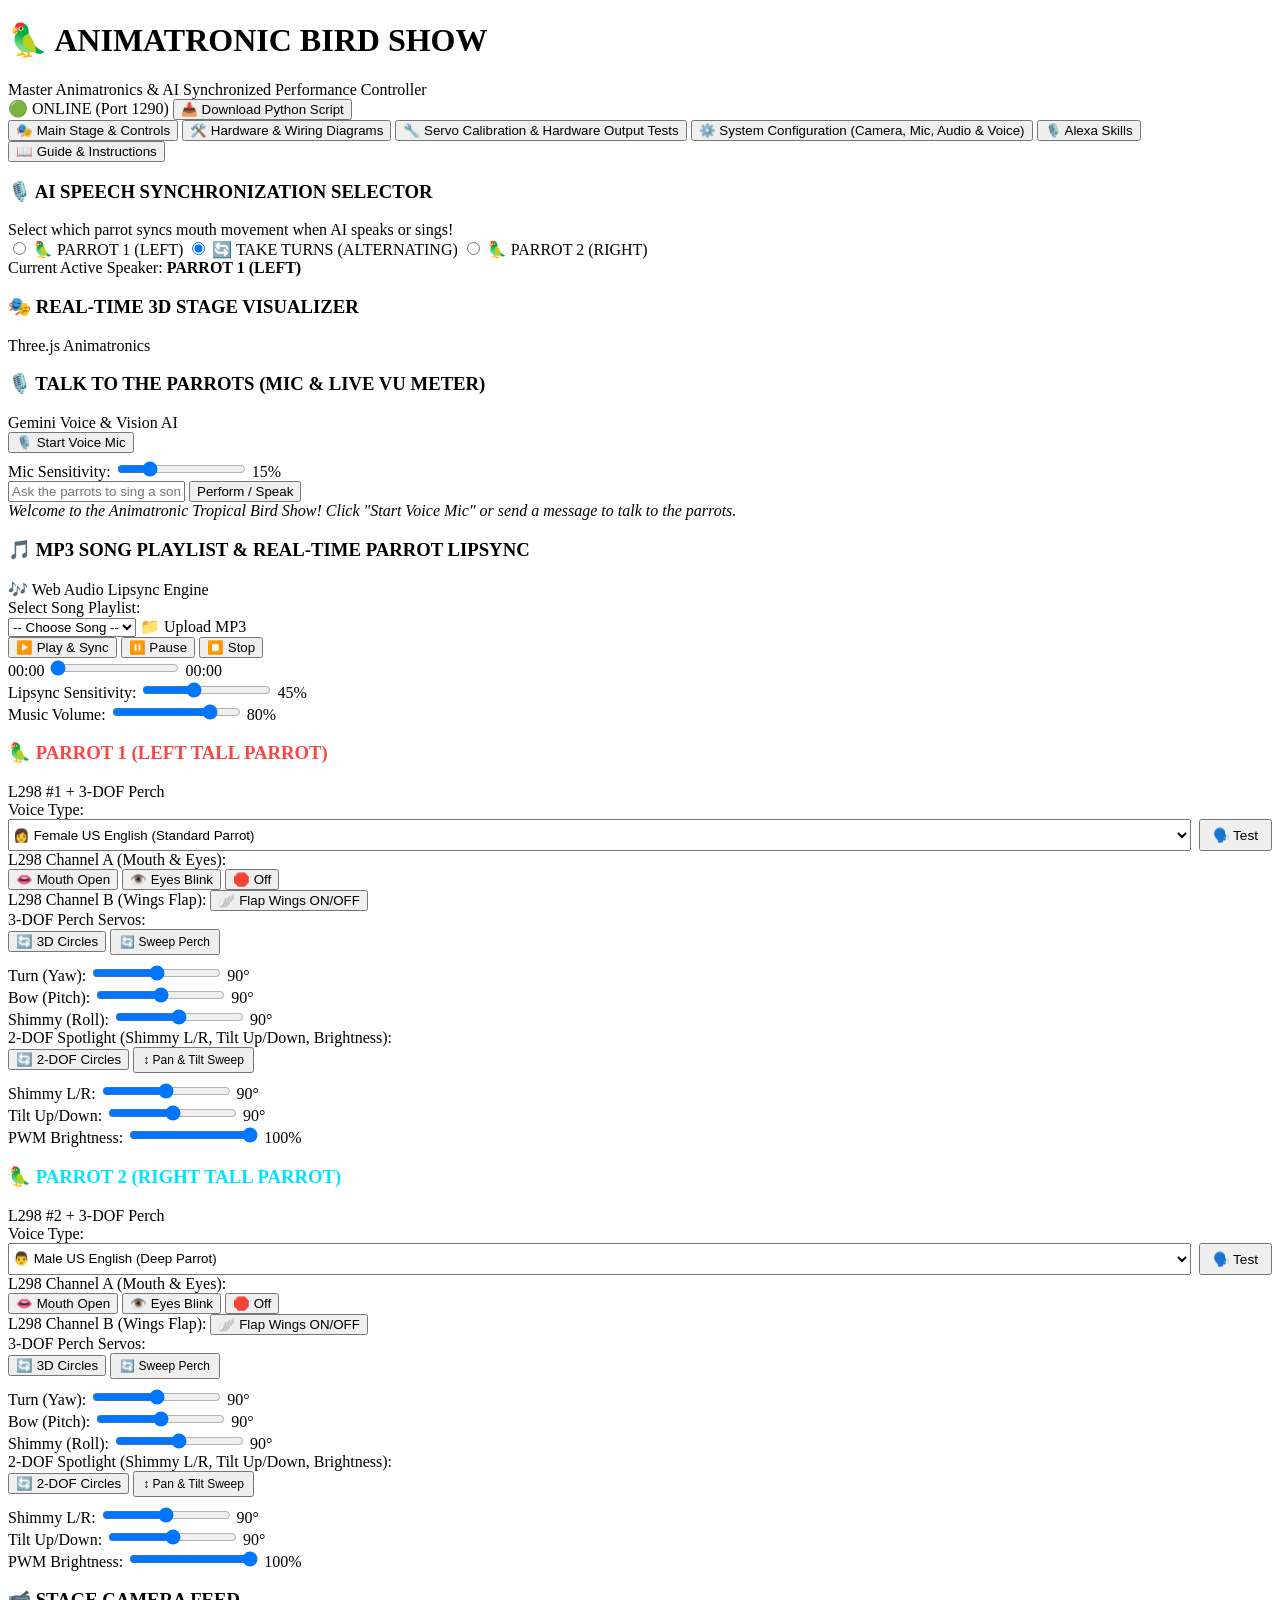
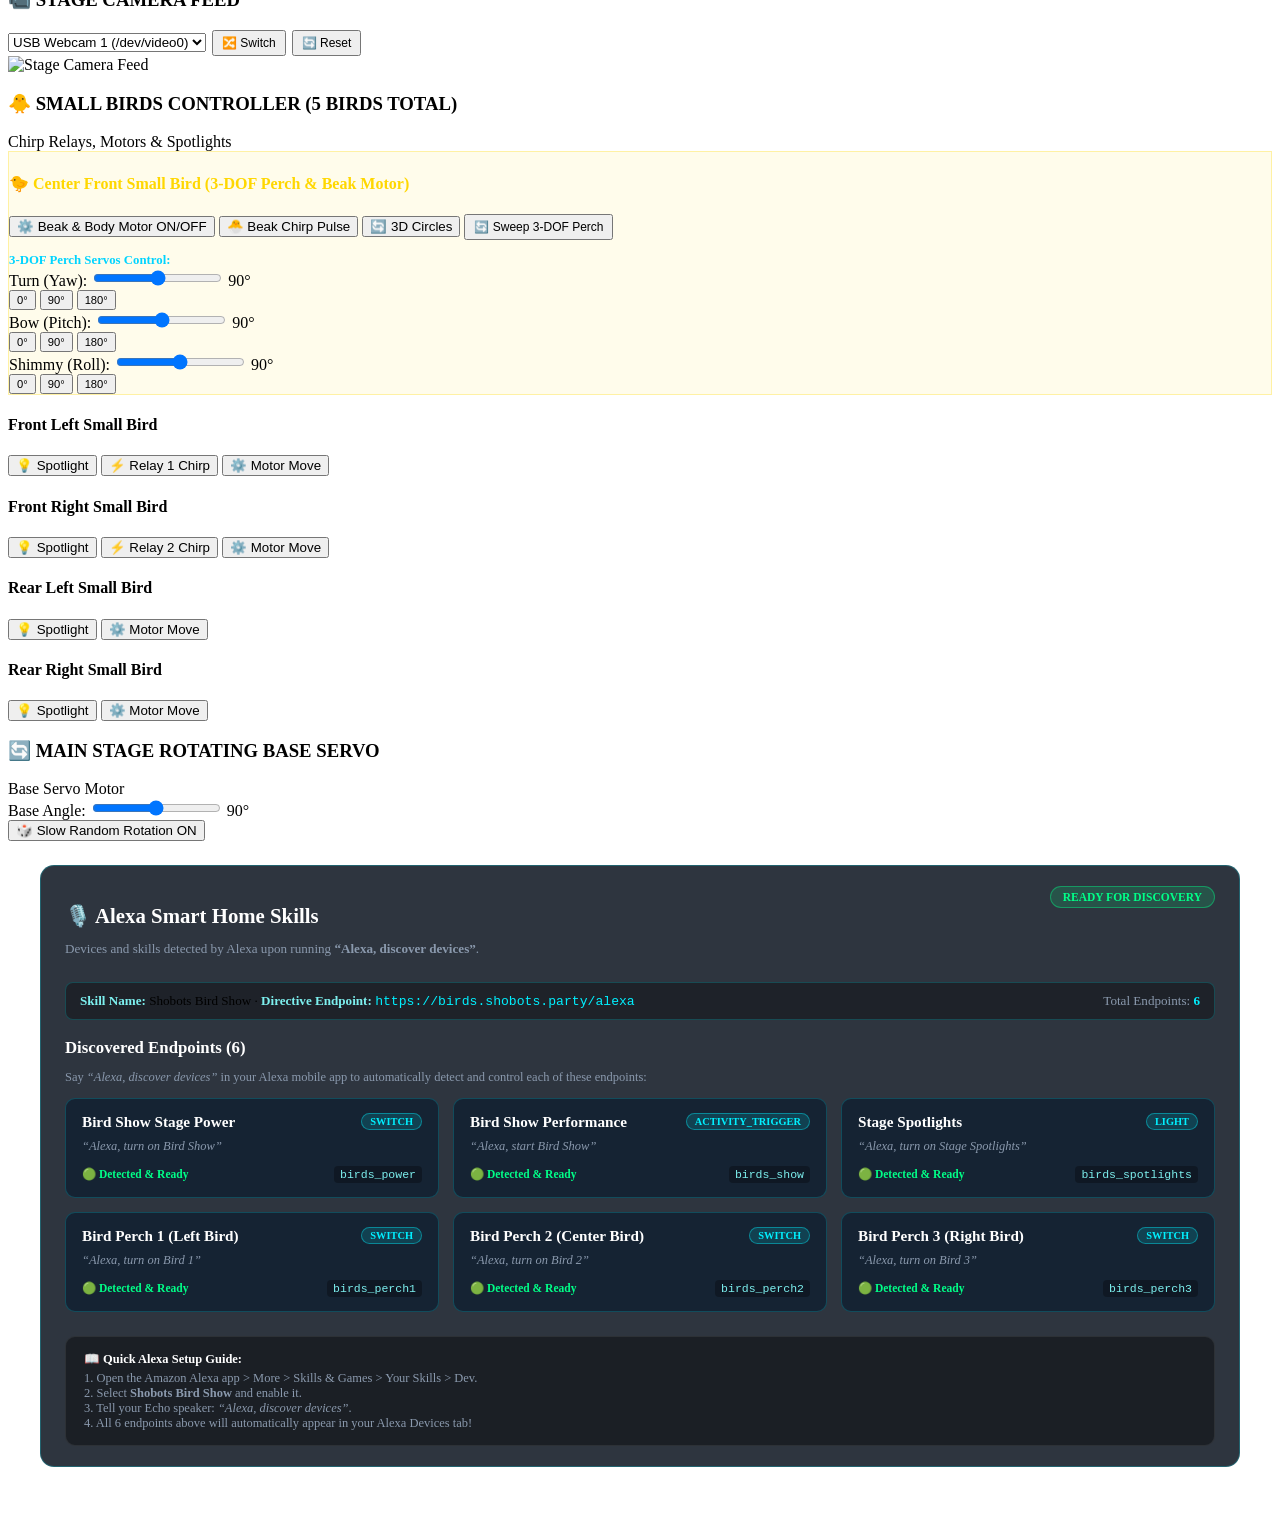
==== commit de546acd: "Add Alexa Skills discovery tab and Gemini/OpenCode API key dropdown" ====
--- a/static/index.html
+++ b/static/index.html
@@ -59,6 +59,7 @@
             <button class="nav-tab-btn" id="tabBtnWiring" data-tab="tabWiring" onclick="switchTab('tabWiring')">🛠️ Hardware & Wiring Diagrams</button>
             <button class="nav-tab-btn" id="tabBtnCalib" data-tab="tabCalib" onclick="switchTab('tabCalib')">🔧 Servo Calibration & Hardware Output Tests</button>
             <button class="nav-tab-btn" id="tabBtnConfig" data-tab="tabConfig" onclick="switchTab('tabConfig')">⚙️ System Configuration (Camera, Mic, Audio & Voice)</button>
+            <button class="nav-tab-btn" id="tabBtnAlexa" data-tab="tabAlexa" onclick="switchTab('tabAlexa')">🎙️ Alexa Skills</button>
             <button class="nav-tab-btn" id="tabBtnInstructions" data-tab="tabInstructions" onclick="switchTab('tabInstructions')">📖 Guide & Instructions</button>
         </nav>
 
@@ -776,7 +777,8 @@
                     <div class="control-group">
                         <label for="configMicSelect">Select Microphone Input Device:</label>
                         <select id="configMicSelect" class="config-select">
-                            <option value="default">Default System Microphone</option>
+                            <option value="browser" selected>🌐 Remote Computer / Browser Microphone (Client Web Mic)</option>
+                            <option value="default">🎙️ Raspberry Pi Local Server Microphone (Default Mic)</option>
                         </select>
                     </div>
                     <div class="control-group">
@@ -802,7 +804,8 @@
                     <div class="control-group">
                         <label for="configAudioOutputSelect">Select Speaker / Audio Output Device:</label>
                         <select id="configAudioOutputSelect" class="config-select">
-                            <option value="default">Default System Speaker Output</option>
+                            <option value="browser" selected>🌐 Remote Computer / Browser Audio (Client Web Audio)</option>
+                            <option value="default">🔊 Raspberry Pi Local Server Speaker (Default Audio)</option>
                         </select>
                     </div>
                     <div class="control-group">
@@ -1582,6 +1585,115 @@
 
     <!-- Application Script -->
     <script src="/birdshow3d.js?v=2"></script>
+    <script src="/audio_output.js?v=1"></script>
     <script src="/app.js?v=2"></script>
+
+    <!-- VIEW: ALEXA SKILLS DETECTED UPON DISCOVERY -->
+    <div class="view-screen" id="viewAlexa" style="padding: 24px; max-width: 1200px; margin: 0 auto; overflow-y: auto;">
+        <div style="background: rgba(10, 18, 30, 0.85); border: 1px solid rgba(0, 240, 255, 0.25); border-radius: 14px; padding: 20px 24px; margin-bottom: 20px;">
+            <div style="display: flex; justify-content: space-between; align-items: flex-start; flex-wrap: wrap; gap: 12px; margin-bottom: 12px;">
+                <div>
+                    <h2 style="color: #fff; font-size: 1.3rem; margin-bottom: 4px;">🎙️ Alexa Smart Home Skills</h2>
+                    <p style="color: #8a99ad; font-size: 0.82rem;">Devices and skills detected by Alexa upon running <strong>&ldquo;Alexa, discover devices&rdquo;</strong>.</p>
+                </div>
+                <span style="background: rgba(0, 255, 136, 0.15); color: #00ff88; border: 1px solid rgba(0, 255, 136, 0.4); font-size: 0.72rem; font-weight: 800; padding: 4px 12px; border-radius: 999px;">READY FOR DISCOVERY</span>
+            </div>
+
+            <div style="display: flex; justify-content: space-between; align-items: center; flex-wrap: wrap; gap: 10px; padding: 10px 14px; background: rgba(0, 0, 0, 0.35); border-radius: 8px; border: 1px solid rgba(0, 240, 255, 0.2); margin-bottom: 18px; font-size: 0.82rem;">
+                <div><strong style="color: #7df0ef;">Skill Name:</strong> Shobots Bird Show &middot; <strong style="color: #7df0ef;">Directive Endpoint:</strong> <code style="color: #00f0ff;">https://birds.shobots.party/alexa</code></div>
+                <div style="color: #8a99ad;">Total Endpoints: <strong style="color: #00f0ff;">6</strong></div>
+            </div>
+
+            <div style="margin-bottom: 12px;">
+                <h3 style="color: #fff; font-size: 1.05rem; margin-bottom: 4px;">Discovered Endpoints (6)</h3>
+                <p style="color: #8a99ad; font-size: 0.78rem;">Say <em>&ldquo;Alexa, discover devices&rdquo;</em> in your Alexa mobile app to automatically detect and control each of these endpoints:</p>
+            </div>
+
+            <div style="display: grid; grid-template-columns: repeat(auto-fill, minmax(280px, 1fr)); gap: 14px;">
+                
+        <div style="background: rgba(14, 30, 48, 0.75); border: 1px solid rgba(0, 240, 255, 0.2); border-radius: 10px; padding: 14px 16px; display: flex; flex-direction: column; gap: 8px;">
+            <div style="display: flex; justify-content: space-between; align-items: center;">
+                <strong style="color: #fff; font-size: 0.95rem;">Bird Show Stage Power</strong>
+                <span style="font-size: 0.65rem; font-weight: 800; padding: 2px 8px; border-radius: 999px; background: rgba(0, 240, 255, 0.15); color: #00f0ff; border: 1px solid rgba(0, 240, 255, 0.4);">SWITCH</span>
+            </div>
+            <div style="font-size: 0.78rem; color: #8a99ad; font-style: italic;">“Alexa, turn on Bird Show”</div>
+            <div style="display: flex; justify-content: space-between; align-items: center; margin-top: 4px; font-size: 0.72rem;">
+                <span style="color: #00ff88; font-weight: 700;">🟢 Detected &amp; Ready</span>
+                <code style="color: #7df0ef; background: rgba(0,0,0,0.3); padding: 2px 6px; border-radius: 4px;">birds_power</code>
+            </div>
+        </div>
+        
+        <div style="background: rgba(14, 30, 48, 0.75); border: 1px solid rgba(0, 240, 255, 0.2); border-radius: 10px; padding: 14px 16px; display: flex; flex-direction: column; gap: 8px;">
+            <div style="display: flex; justify-content: space-between; align-items: center;">
+                <strong style="color: #fff; font-size: 0.95rem;">Bird Show Performance</strong>
+                <span style="font-size: 0.65rem; font-weight: 800; padding: 2px 8px; border-radius: 999px; background: rgba(0, 240, 255, 0.15); color: #00f0ff; border: 1px solid rgba(0, 240, 255, 0.4);">ACTIVITY_TRIGGER</span>
+            </div>
+            <div style="font-size: 0.78rem; color: #8a99ad; font-style: italic;">“Alexa, start Bird Show”</div>
+            <div style="display: flex; justify-content: space-between; align-items: center; margin-top: 4px; font-size: 0.72rem;">
+                <span style="color: #00ff88; font-weight: 700;">🟢 Detected &amp; Ready</span>
+                <code style="color: #7df0ef; background: rgba(0,0,0,0.3); padding: 2px 6px; border-radius: 4px;">birds_show</code>
+            </div>
+        </div>
+        
+        <div style="background: rgba(14, 30, 48, 0.75); border: 1px solid rgba(0, 240, 255, 0.2); border-radius: 10px; padding: 14px 16px; display: flex; flex-direction: column; gap: 8px;">
+            <div style="display: flex; justify-content: space-between; align-items: center;">
+                <strong style="color: #fff; font-size: 0.95rem;">Stage Spotlights</strong>
+                <span style="font-size: 0.65rem; font-weight: 800; padding: 2px 8px; border-radius: 999px; background: rgba(0, 240, 255, 0.15); color: #00f0ff; border: 1px solid rgba(0, 240, 255, 0.4);">LIGHT</span>
+            </div>
+            <div style="font-size: 0.78rem; color: #8a99ad; font-style: italic;">“Alexa, turn on Stage Spotlights”</div>
+            <div style="display: flex; justify-content: space-between; align-items: center; margin-top: 4px; font-size: 0.72rem;">
+                <span style="color: #00ff88; font-weight: 700;">🟢 Detected &amp; Ready</span>
+                <code style="color: #7df0ef; background: rgba(0,0,0,0.3); padding: 2px 6px; border-radius: 4px;">birds_spotlights</code>
+            </div>
+        </div>
+        
+        <div style="background: rgba(14, 30, 48, 0.75); border: 1px solid rgba(0, 240, 255, 0.2); border-radius: 10px; padding: 14px 16px; display: flex; flex-direction: column; gap: 8px;">
+            <div style="display: flex; justify-content: space-between; align-items: center;">
+                <strong style="color: #fff; font-size: 0.95rem;">Bird Perch 1 (Left Bird)</strong>
+                <span style="font-size: 0.65rem; font-weight: 800; padding: 2px 8px; border-radius: 999px; background: rgba(0, 240, 255, 0.15); color: #00f0ff; border: 1px solid rgba(0, 240, 255, 0.4);">SWITCH</span>
+            </div>
+            <div style="font-size: 0.78rem; color: #8a99ad; font-style: italic;">“Alexa, turn on Bird 1”</div>
+            <div style="display: flex; justify-content: space-between; align-items: center; margin-top: 4px; font-size: 0.72rem;">
+                <span style="color: #00ff88; font-weight: 700;">🟢 Detected &amp; Ready</span>
+                <code style="color: #7df0ef; background: rgba(0,0,0,0.3); padding: 2px 6px; border-radius: 4px;">birds_perch1</code>
+            </div>
+        </div>
+        
+        <div style="background: rgba(14, 30, 48, 0.75); border: 1px solid rgba(0, 240, 255, 0.2); border-radius: 10px; padding: 14px 16px; display: flex; flex-direction: column; gap: 8px;">
+            <div style="display: flex; justify-content: space-between; align-items: center;">
+                <strong style="color: #fff; font-size: 0.95rem;">Bird Perch 2 (Center Bird)</strong>
+                <span style="font-size: 0.65rem; font-weight: 800; padding: 2px 8px; border-radius: 999px; background: rgba(0, 240, 255, 0.15); color: #00f0ff; border: 1px solid rgba(0, 240, 255, 0.4);">SWITCH</span>
+            </div>
+            <div style="font-size: 0.78rem; color: #8a99ad; font-style: italic;">“Alexa, turn on Bird 2”</div>
+            <div style="display: flex; justify-content: space-between; align-items: center; margin-top: 4px; font-size: 0.72rem;">
+                <span style="color: #00ff88; font-weight: 700;">🟢 Detected &amp; Ready</span>
+                <code style="color: #7df0ef; background: rgba(0,0,0,0.3); padding: 2px 6px; border-radius: 4px;">birds_perch2</code>
+            </div>
+        </div>
+        
+        <div style="background: rgba(14, 30, 48, 0.75); border: 1px solid rgba(0, 240, 255, 0.2); border-radius: 10px; padding: 14px 16px; display: flex; flex-direction: column; gap: 8px;">
+            <div style="display: flex; justify-content: space-between; align-items: center;">
+                <strong style="color: #fff; font-size: 0.95rem;">Bird Perch 3 (Right Bird)</strong>
+                <span style="font-size: 0.65rem; font-weight: 800; padding: 2px 8px; border-radius: 999px; background: rgba(0, 240, 255, 0.15); color: #00f0ff; border: 1px solid rgba(0, 240, 255, 0.4);">SWITCH</span>
+            </div>
+            <div style="font-size: 0.78rem; color: #8a99ad; font-style: italic;">“Alexa, turn on Bird 3”</div>
+            <div style="display: flex; justify-content: space-between; align-items: center; margin-top: 4px; font-size: 0.72rem;">
+                <span style="color: #00ff88; font-weight: 700;">🟢 Detected &amp; Ready</span>
+                <code style="color: #7df0ef; background: rgba(0,0,0,0.3); padding: 2px 6px; border-radius: 4px;">birds_perch3</code>
+            </div>
+        </div>
+        
+            </div>
+
+            <div style="margin-top: 24px; padding: 14px 18px; background: rgba(0, 0, 0, 0.4); border-radius: 10px; border: 1px solid rgba(255, 255, 255, 0.08); font-size: 0.78rem; color: #8a99ad;">
+                <strong style="color: #fff; display: block; margin-bottom: 4px;">📖 Quick Alexa Setup Guide:</strong>
+                1. Open the Amazon Alexa app &gt; More &gt; Skills &amp; Games &gt; Your Skills &gt; Dev.<br>
+                2. Select <strong>Shobots Bird Show</strong> and enable it.<br>
+                3. Tell your Echo speaker: <em>&ldquo;Alexa, discover devices&rdquo;</em>.<br>
+                4. All 6 endpoints above will automatically appear in your Alexa Devices tab!
+            </div>
+        </div>
+    </div>
+    
 </body>
 </html>
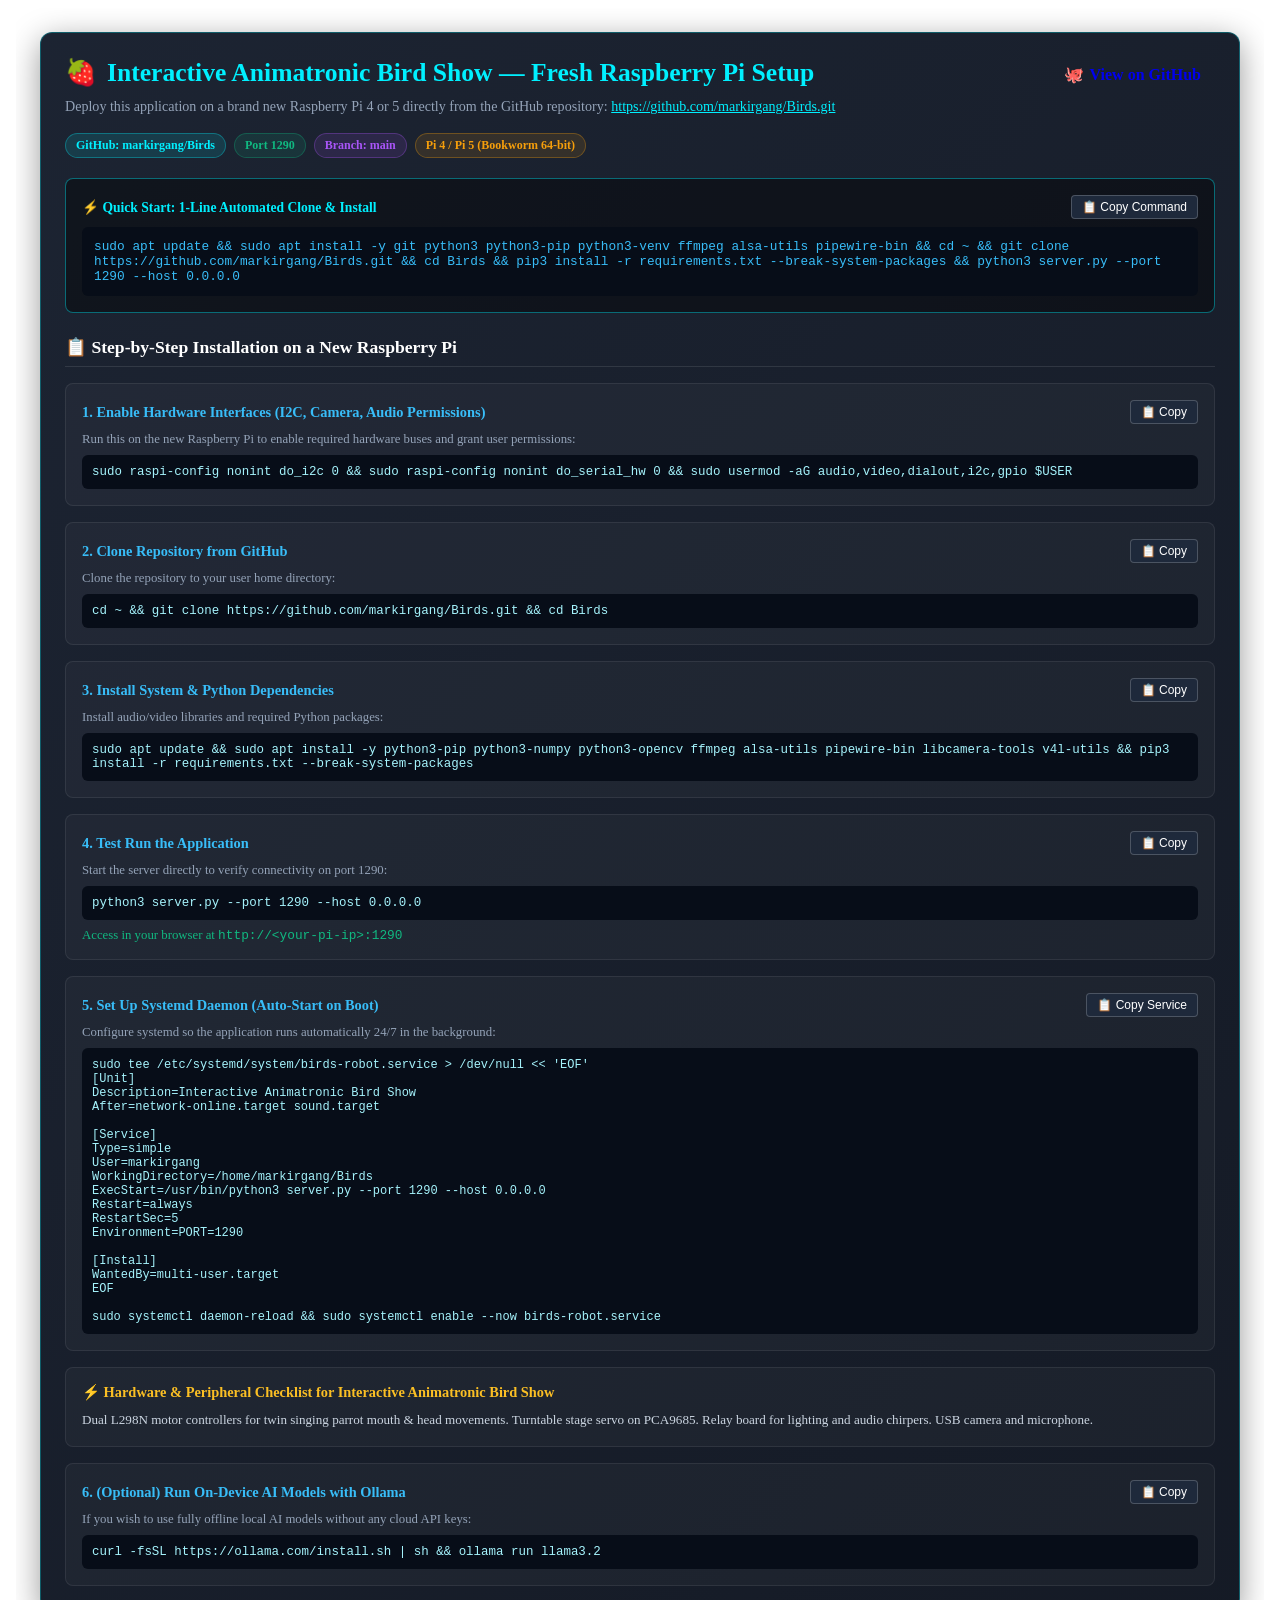
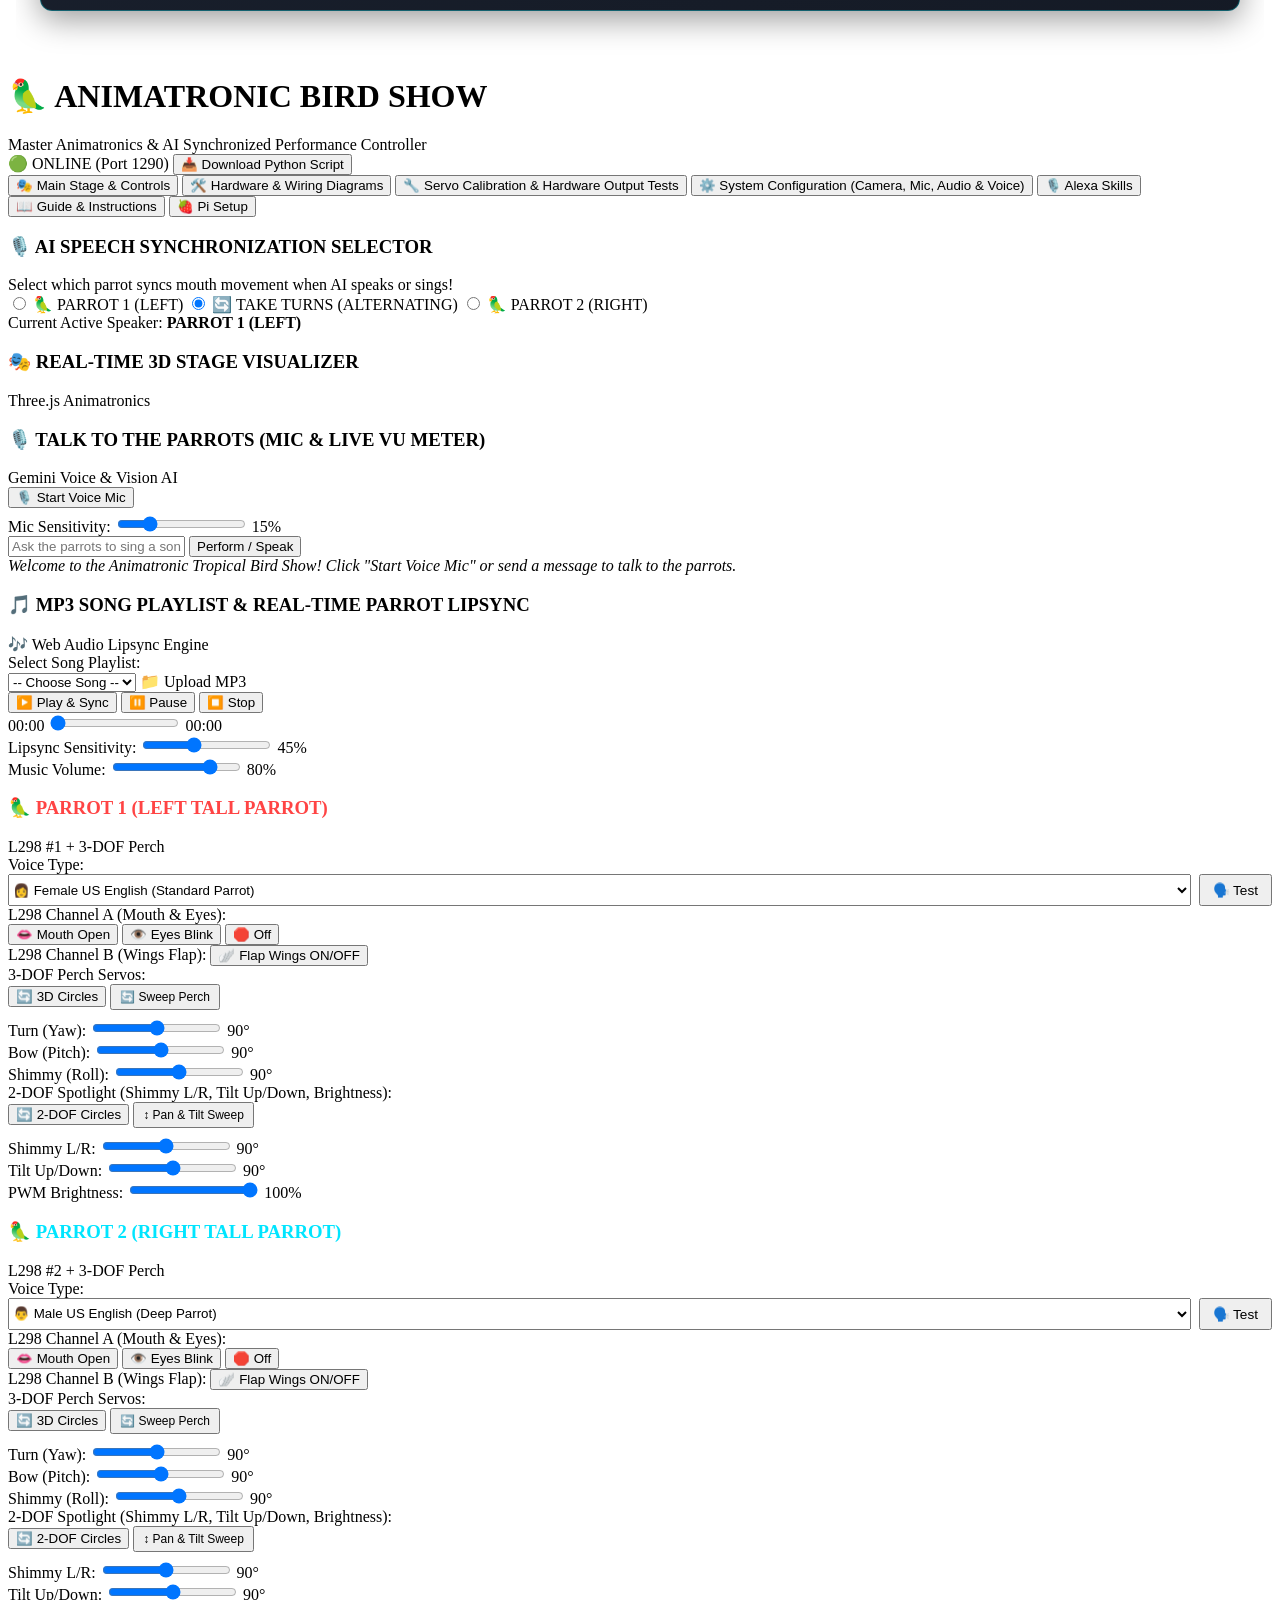
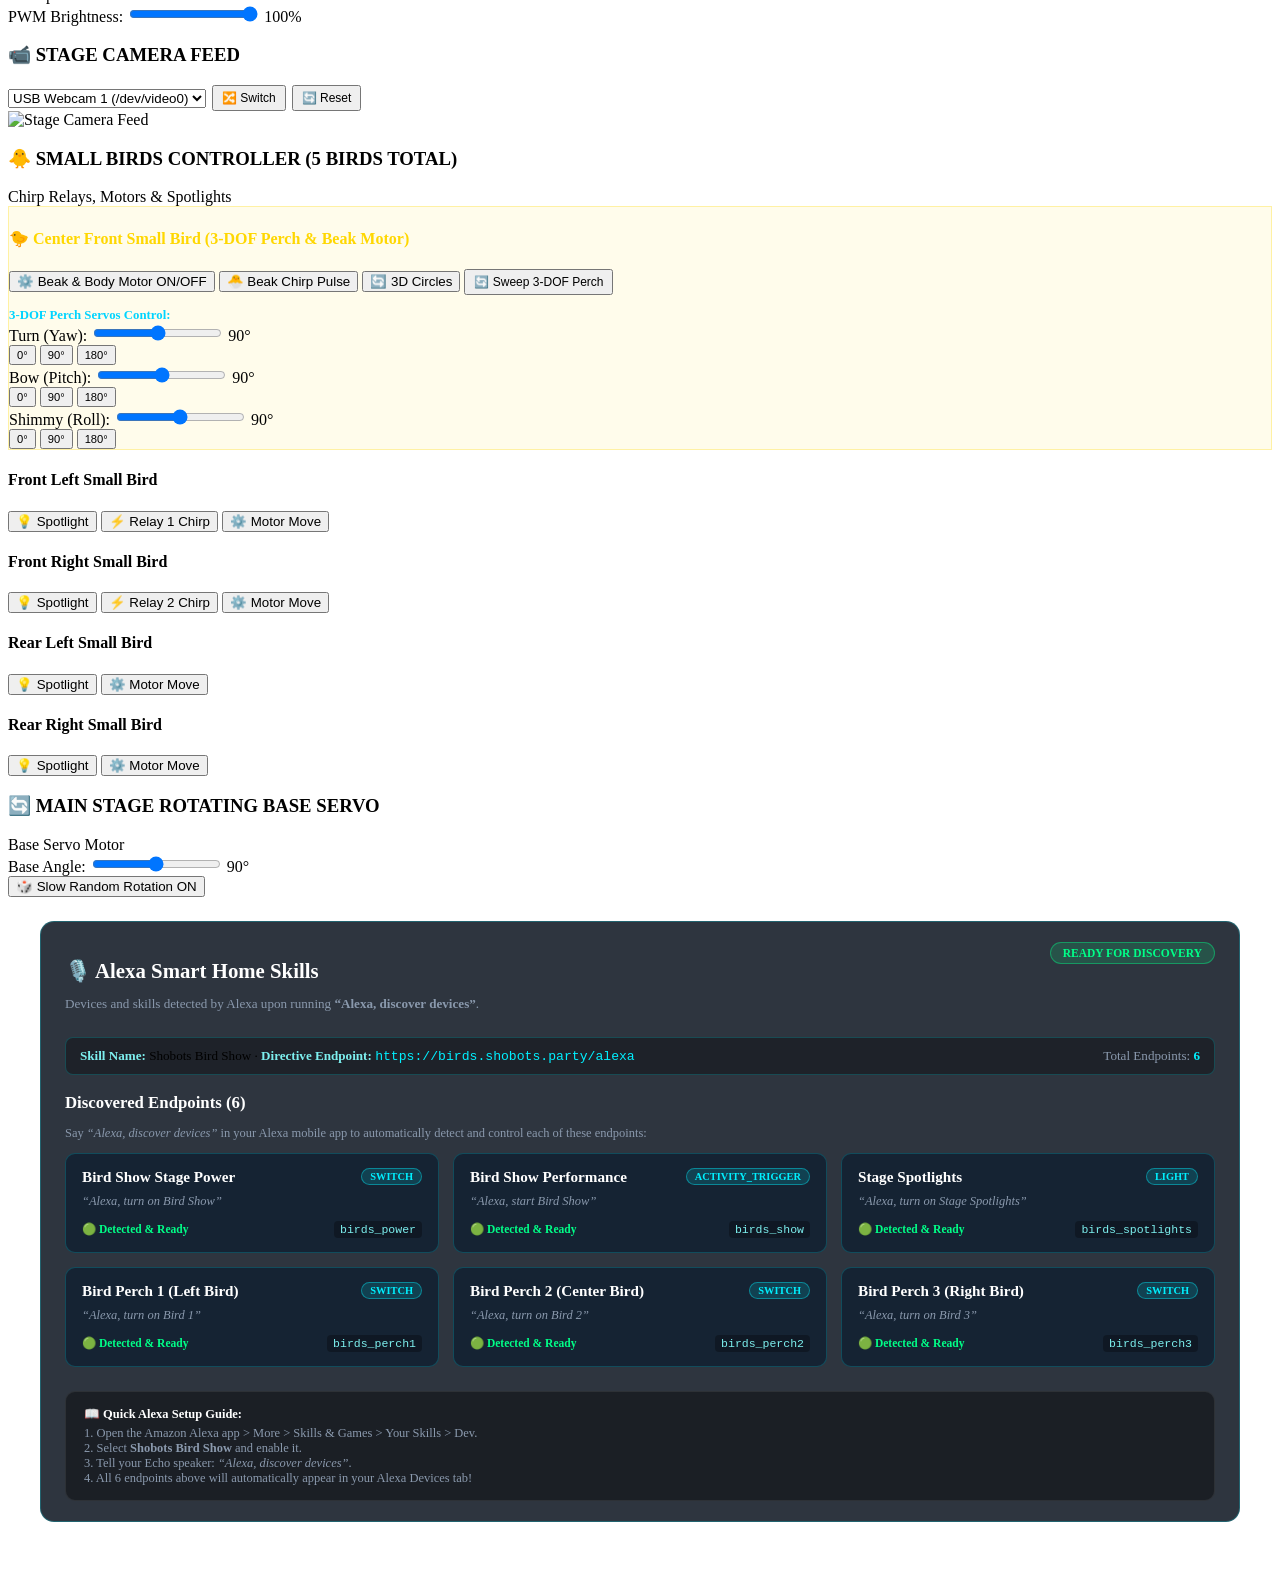
==== commit 18cdd8ef: "Add Raspberry Pi GitHub setup and installation guide tab" ====
--- a/static/index.html
+++ b/static/index.html
@@ -6,6 +6,135 @@
     <title>🦜 Animatronic Bird Show Master Control</title>
     <link rel="stylesheet" href="/style.css">
     <!-- Three.js & OrbitControls -->
+    <!-- VIEW: RASPBERRY PI GITHUB SETUP -->
+    <div class="tab-pane" id="tabPiSetup" style="padding: 24px; max-width: 1200px; margin: 0 auto; overflow-y: auto;">
+        <div style="background: linear-gradient(135deg, rgba(16, 24, 39, 0.95), rgba(8, 14, 26, 0.95)); border: 1px solid rgba(0, 240, 255, 0.3); border-radius: 12px; padding: 24px; margin-bottom: 20px; box-shadow: 0 8px 32px rgba(0,0,0,0.4);">
+            <div style="display:flex; justify-content:space-between; align-items:flex-start; flex-wrap:wrap; gap:16px; margin-bottom:16px;">
+                <div>
+                    <h2 style="margin:0 0 8px 0; font-size:1.6rem; color:var(--accent-cyan, #00f0ff); display:flex; align-items:center; gap:10px;">
+                        <span>🍓</span> Interactive Animatronic Bird Show &mdash; Fresh Raspberry Pi Setup
+                    </h2>
+                    <p style="margin:0; font-size:0.88rem; color:var(--text-muted, #94a3b8); line-height:1.5;">
+                        Deploy this application on a brand new Raspberry Pi 4 or 5 directly from the GitHub repository: <a href="https://github.com/markirgang/Birds.git" target="_blank" style="color:var(--accent-cyan, #00f0ff); text-decoration:underline;">https://github.com/markirgang/Birds.git</a>
+                    </p>
+                </div>
+                <div style="display:flex; gap:8px; flex-wrap:wrap;">
+                    <a href="https://github.com/markirgang/Birds.git" target="_blank" class="btn-preset primary" style="text-decoration:none; display:inline-flex; align-items:center; gap:6px; padding:8px 14px; font-weight:600;">
+                        <span>🐙</span> View on GitHub
+                    </a>
+                </div>
+            </div>
+            
+            <div style="display:flex; gap:8px; flex-wrap:wrap; margin-bottom:20px;">
+                <span style="background:rgba(0, 240, 255, 0.12); color:#00f0ff; border:1px solid rgba(0, 240, 255, 0.3); padding:4px 10px; border-radius:20px; font-size:0.75rem; font-weight:600;">GitHub: markirgang/Birds</span>
+                <span style="background:rgba(16, 185, 129, 0.12); color:#10b981; border:1px solid rgba(16, 185, 129, 0.3); padding:4px 10px; border-radius:20px; font-size:0.75rem; font-weight:600;">Port 1290</span>
+                <span style="background:rgba(168, 85, 247, 0.12); color:#a855f7; border:1px solid rgba(168, 85, 247, 0.3); padding:4px 10px; border-radius:20px; font-size:0.75rem; font-weight:600;">Branch: main</span>
+                <span style="background:rgba(245, 158, 11, 0.12); color:#f59e0b; border:1px solid rgba(245, 158, 11, 0.3); padding:4px 10px; border-radius:20px; font-size:0.75rem; font-weight:600;">Pi 4 / Pi 5 (Bookworm 64-bit)</span>
+            </div>
+
+            <!-- ONE-LINE AUTO INSTALLER -->
+            <div style="background:rgba(0,0,0,0.4); border:1px solid rgba(0, 240, 255, 0.4); border-radius:8px; padding:16px; margin-bottom:24px;">
+                <div style="display:flex; justify-content:space-between; align-items:center; margin-bottom:8px;">
+                    <span style="font-weight:700; font-size:0.85rem; color:#00f0ff;">⚡ Quick Start: 1-Line Automated Clone &amp; Install</span>
+                    <button onclick="copyCode(this)" style="background:var(--input-bg, #1e293b); color:#fff; border:1px solid rgba(255,255,255,0.2); padding:4px 10px; border-radius:4px; font-size:0.75rem; cursor:pointer;">📋 Copy Command</button>
+                </div>
+                <pre style="margin:0; background:#070d18; color:#38bdf8; padding:12px; border-radius:6px; font-family:monospace; font-size:0.8rem; overflow-x:auto; white-space:pre-wrap;">sudo apt update && sudo apt install -y git python3 python3-pip python3-venv ffmpeg alsa-utils pipewire-bin && cd ~ && git clone https://github.com/markirgang/Birds.git && cd Birds && pip3 install -r requirements.txt --break-system-packages && python3 server.py --port 1290 --host 0.0.0.0</pre>
+            </div>
+
+            <!-- STEP BY STEP GUIDE -->
+            <h3 style="color:#fff; font-size:1.1rem; margin:0 0 16px 0; border-bottom:1px solid rgba(255,255,255,0.1); padding-bottom:8px;">
+                📋 Step-by-Step Installation on a New Raspberry Pi
+            </h3>
+
+            <!-- Step 1 -->
+            <div style="background:rgba(255,255,255,0.03); border:1px solid rgba(255,255,255,0.08); border-radius:8px; padding:16px; margin-bottom:16px;">
+                <div style="display:flex; justify-content:space-between; align-items:center; margin-bottom:8px;">
+                    <div style="font-weight:700; font-size:0.9rem; color:#38bdf8;">1. Enable Hardware Interfaces (I2C, Camera, Audio Permissions)</div>
+                    <button onclick="copyCode(this)" style="background:var(--input-bg, #1e293b); color:#fff; border:1px solid rgba(255,255,255,0.2); padding:4px 10px; border-radius:4px; font-size:0.75rem; cursor:pointer;">📋 Copy</button>
+                </div>
+                <p style="margin:0 0 8px 0; font-size:0.8rem; color:#94a3b8;">Run this on the new Raspberry Pi to enable required hardware buses and grant user permissions:</p>
+                <pre style="margin:0; background:#070d18; color:#a5f3fc; padding:10px; border-radius:6px; font-family:monospace; font-size:0.78rem; overflow-x:auto; white-space:pre-wrap;">sudo raspi-config nonint do_i2c 0 &amp;&amp; sudo raspi-config nonint do_serial_hw 0 &amp;&amp; sudo usermod -aG audio,video,dialout,i2c,gpio $USER</pre>
+            </div>
+
+            <!-- Step 2 -->
+            <div style="background:rgba(255,255,255,0.03); border:1px solid rgba(255,255,255,0.08); border-radius:8px; padding:16px; margin-bottom:16px;">
+                <div style="display:flex; justify-content:space-between; align-items:center; margin-bottom:8px;">
+                    <div style="font-weight:700; font-size:0.9rem; color:#38bdf8;">2. Clone Repository from GitHub</div>
+                    <button onclick="copyCode(this)" style="background:var(--input-bg, #1e293b); color:#fff; border:1px solid rgba(255,255,255,0.2); padding:4px 10px; border-radius:4px; font-size:0.75rem; cursor:pointer;">📋 Copy</button>
+                </div>
+                <p style="margin:0 0 8px 0; font-size:0.8rem; color:#94a3b8;">Clone the repository to your user home directory:</p>
+                <pre style="margin:0; background:#070d18; color:#a5f3fc; padding:10px; border-radius:6px; font-family:monospace; font-size:0.78rem; overflow-x:auto; white-space:pre-wrap;">cd ~ &amp;&amp; git clone https://github.com/markirgang/Birds.git &amp;&amp; cd Birds</pre>
+            </div>
+
+            <!-- Step 3 -->
+            <div style="background:rgba(255,255,255,0.03); border:1px solid rgba(255,255,255,0.08); border-radius:8px; padding:16px; margin-bottom:16px;">
+                <div style="display:flex; justify-content:space-between; align-items:center; margin-bottom:8px;">
+                    <div style="font-weight:700; font-size:0.9rem; color:#38bdf8;">3. Install System &amp; Python Dependencies</div>
+                    <button onclick="copyCode(this)" style="background:var(--input-bg, #1e293b); color:#fff; border:1px solid rgba(255,255,255,0.2); padding:4px 10px; border-radius:4px; font-size:0.75rem; cursor:pointer;">📋 Copy</button>
+                </div>
+                <p style="margin:0 0 8px 0; font-size:0.8rem; color:#94a3b8;">Install audio/video libraries and required Python packages:</p>
+                <pre style="margin:0; background:#070d18; color:#a5f3fc; padding:10px; border-radius:6px; font-family:monospace; font-size:0.78rem; overflow-x:auto; white-space:pre-wrap;">sudo apt update &amp;&amp; sudo apt install -y python3-pip python3-numpy python3-opencv ffmpeg alsa-utils pipewire-bin libcamera-tools v4l-utils &amp;&amp; pip3 install -r requirements.txt --break-system-packages</pre>
+            </div>
+
+            <!-- Step 4 -->
+            <div style="background:rgba(255,255,255,0.03); border:1px solid rgba(255,255,255,0.08); border-radius:8px; padding:16px; margin-bottom:16px;">
+                <div style="display:flex; justify-content:space-between; align-items:center; margin-bottom:8px;">
+                    <div style="font-weight:700; font-size:0.9rem; color:#38bdf8;">4. Test Run the Application</div>
+                    <button onclick="copyCode(this)" style="background:var(--input-bg, #1e293b); color:#fff; border:1px solid rgba(255,255,255,0.2); padding:4px 10px; border-radius:4px; font-size:0.75rem; cursor:pointer;">📋 Copy</button>
+                </div>
+                <p style="margin:0 0 8px 0; font-size:0.8rem; color:#94a3b8;">Start the server directly to verify connectivity on port 1290:</p>
+                <pre style="margin:0; background:#070d18; color:#a5f3fc; padding:10px; border-radius:6px; font-family:monospace; font-size:0.78rem; overflow-x:auto; white-space:pre-wrap;">python3 server.py --port 1290 --host 0.0.0.0</pre>
+                <p style="margin:8px 0 0 0; font-size:0.8rem; color:#10b981;">Access in your browser at <code>http://&lt;your-pi-ip&gt;:1290</code></p>
+            </div>
+
+            <!-- Step 5 -->
+            <div style="background:rgba(255,255,255,0.03); border:1px solid rgba(255,255,255,0.08); border-radius:8px; padding:16px; margin-bottom:16px;">
+                <div style="display:flex; justify-content:space-between; align-items:center; margin-bottom:8px;">
+                    <div style="font-weight:700; font-size:0.9rem; color:#38bdf8;">5. Set Up Systemd Daemon (Auto-Start on Boot)</div>
+                    <button onclick="copyCode(this)" style="background:var(--input-bg, #1e293b); color:#fff; border:1px solid rgba(255,255,255,0.2); padding:4px 10px; border-radius:4px; font-size:0.75rem; cursor:pointer;">📋 Copy Service</button>
+                </div>
+                <p style="margin:0 0 8px 0; font-size:0.8rem; color:#94a3b8;">Configure systemd so the application runs automatically 24/7 in the background:</p>
+                <pre style="margin:0; background:#070d18; color:#a5f3fc; padding:10px; border-radius:6px; font-family:monospace; font-size:0.75rem; overflow-x:auto; white-space:pre-wrap;">sudo tee /etc/systemd/system/birds-robot.service &gt; /dev/null &lt;&lt; 'EOF'
+[Unit]
+Description=Interactive Animatronic Bird Show
+After=network-online.target sound.target
+
+[Service]
+Type=simple
+User=markirgang
+WorkingDirectory=/home/markirgang/Birds
+ExecStart=/usr/bin/python3 server.py --port 1290 --host 0.0.0.0
+Restart=always
+RestartSec=5
+Environment=PORT=1290
+
+[Install]
+WantedBy=multi-user.target
+EOF
+
+sudo systemctl daemon-reload &amp;&amp; sudo systemctl enable --now birds-robot.service</pre>
+            </div>
+
+            <!-- Step 6: Hardware Notes -->
+            <div style="background:rgba(255,255,255,0.03); border:1px solid rgba(255,255,255,0.08); border-radius:8px; padding:16px; margin-bottom:16px;">
+                <div style="font-weight:700; font-size:0.9rem; color:#fbbf24; margin-bottom:8px;">⚡ Hardware &amp; Peripheral Checklist for Interactive Animatronic Bird Show</div>
+                <div style="font-size:0.82rem; color:#cbd5e1; line-height:1.6;">
+                    Dual L298N motor controllers for twin singing parrot mouth & head movements. Turntable stage servo on PCA9685. Relay board for lighting and audio chirpers. USB camera and microphone.
+                </div>
+            </div>
+
+            <!-- Step 7: Local AI / Ollama Setup -->
+            <div style="background:rgba(255,255,255,0.03); border:1px solid rgba(255,255,255,0.08); border-radius:8px; padding:16px;">
+                <div style="display:flex; justify-content:space-between; align-items:center; margin-bottom:8px;">
+                    <div style="font-weight:700; font-size:0.9rem; color:#38bdf8;">6. (Optional) Run On-Device AI Models with Ollama</div>
+                    <button onclick="copyCode(this)" style="background:var(--input-bg, #1e293b); color:#fff; border:1px solid rgba(255,255,255,0.2); padding:4px 10px; border-radius:4px; font-size:0.75rem; cursor:pointer;">📋 Copy</button>
+                </div>
+                <p style="margin:0 0 8px 0; font-size:0.8rem; color:#94a3b8;">If you wish to use fully offline local AI models without any cloud API keys:</p>
+                <pre style="margin:0; background:#070d18; color:#a5f3fc; padding:10px; border-radius:6px; font-family:monospace; font-size:0.78rem; overflow-x:auto; white-space:pre-wrap;">curl -fsSL https://ollama.com/install.sh | sh &amp;&amp; ollama run llama3.2</pre>
+            </div>
+        </div>
+    </div>
+
     <script src="/lib/three.min.js"></script>
     <script src="/lib/OrbitControls.js"></script>
     <script>
@@ -61,6 +190,7 @@
             <button class="nav-tab-btn" id="tabBtnConfig" data-tab="tabConfig" onclick="switchTab('tabConfig')">⚙️ System Configuration (Camera, Mic, Audio & Voice)</button>
             <button class="nav-tab-btn" id="tabBtnAlexa" data-tab="tabAlexa" onclick="switchTab('tabAlexa')">🎙️ Alexa Skills</button>
             <button class="nav-tab-btn" id="tabBtnInstructions" data-tab="tabInstructions" onclick="switchTab('tabInstructions')">📖 Guide & Instructions</button>
+                    <button class="nav-tab-btn" id="tabBtnPiSetup" data-tab="tabPiSetup" onclick="switchTab('tabPiSetup')">🍓 Pi Setup</button>
         </nav>
 
         <!-- Tab 1: Main Stage & Animatronics Pane -->
@@ -765,6 +895,20 @@
                     </div>
                     <div class="camera-preview" style="height: 200px; margin-top: 10px;">
                         <img id="configCamPreview" src="/api/camera/frame" alt="Camera Test Preview" style="width:100%; height:100%; object-fit:cover;">
+                    </div>
+                </div>
+
+                <!-- AI Model Selection -->
+                <div class="panel-card config-card">
+                    <div class="card-header">
+                        <h3>🤖 AI MODEL SELECTION</h3>
+                        <span class="card-badge">AI Engine</span>
+                    </div>
+                    <div class="control-group">
+                        <label for="selectModel">Choose AI Model (OpenCode Go, Gemini, Ollama):</label>
+                        <select id="selectModel" class="config-select">
+                        </select>
+                        <div id="aiModelHint" style="font-size:0.75rem; color:var(--text-muted); margin-top:6px;"></div>
                     </div>
                 </div>
 
@@ -1586,6 +1730,7 @@
     <!-- Application Script -->
     <script src="/birdshow3d.js?v=2"></script>
     <script src="/audio_output.js?v=1"></script>
+    <script src="/ai_model_selector.js?v=1"></script>
     <script src="/app.js?v=2"></script>
 
     <!-- VIEW: ALEXA SKILLS DETECTED UPON DISCOVERY -->
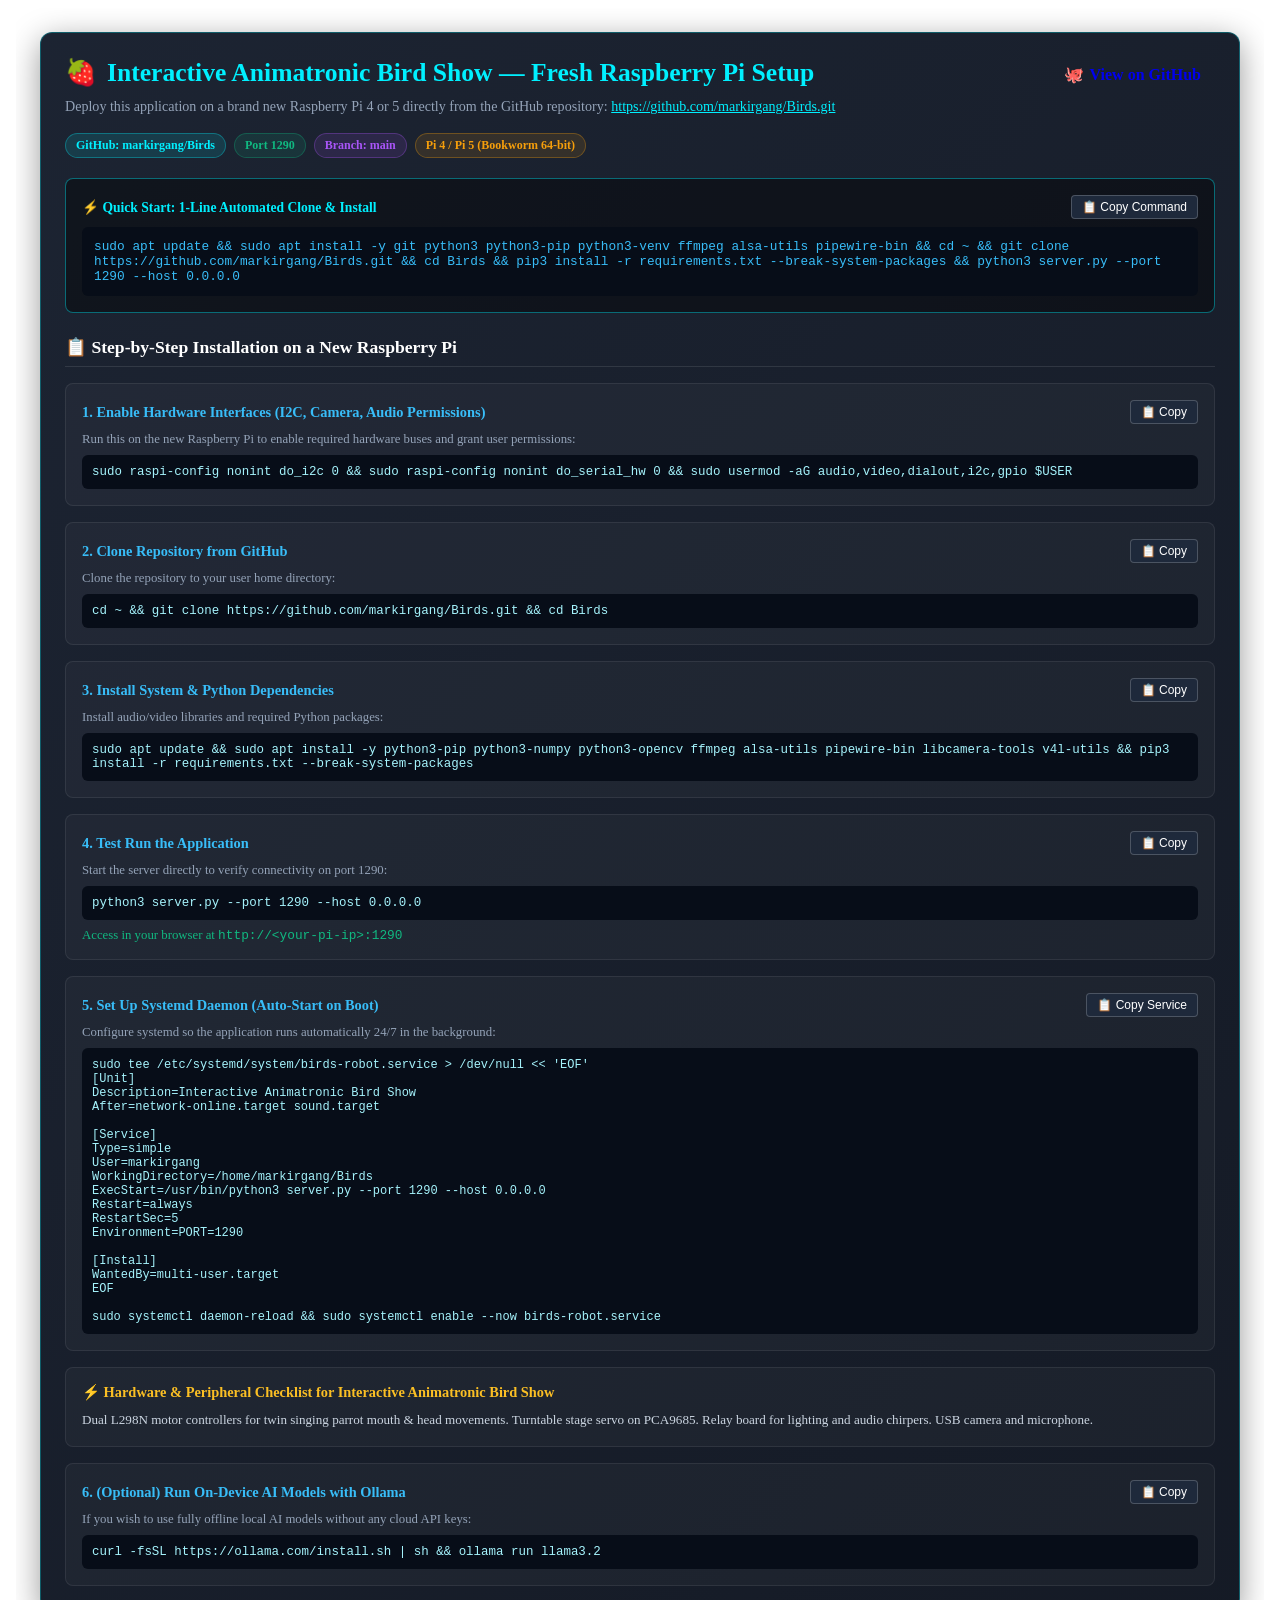
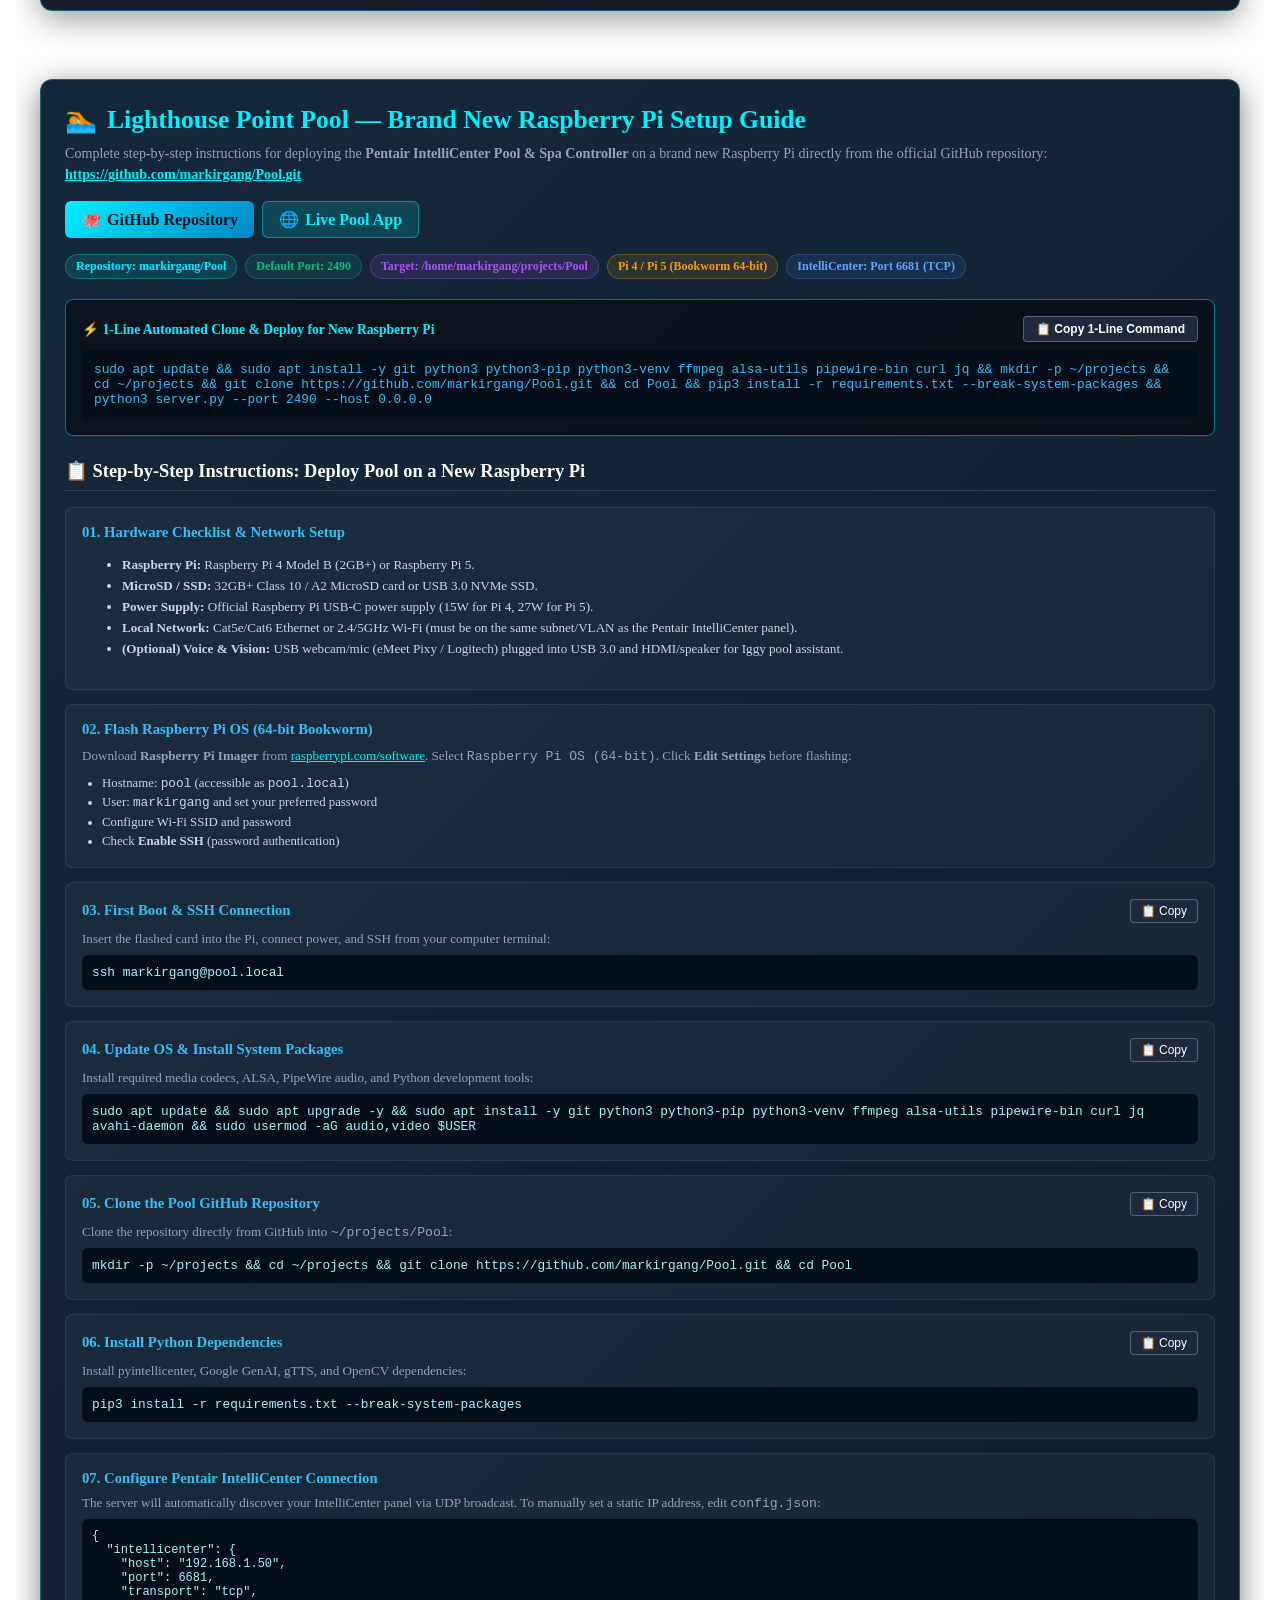
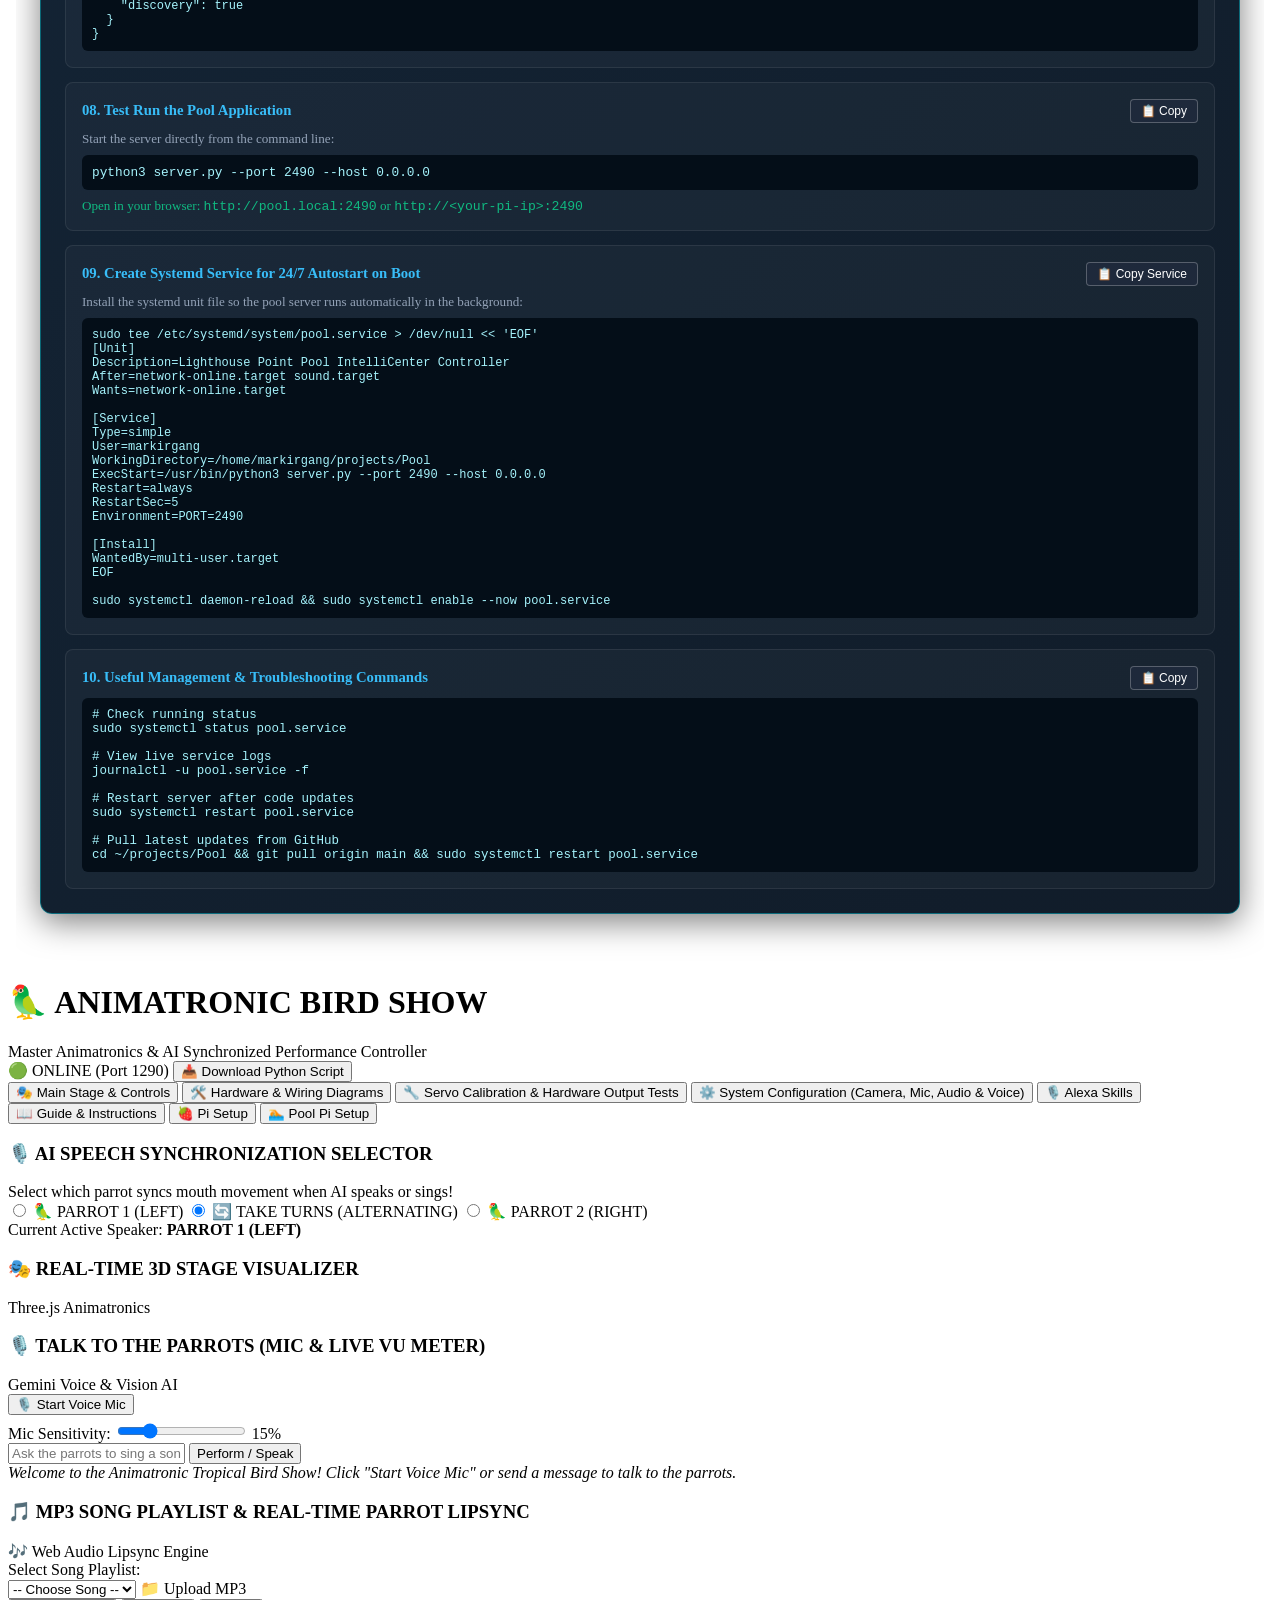
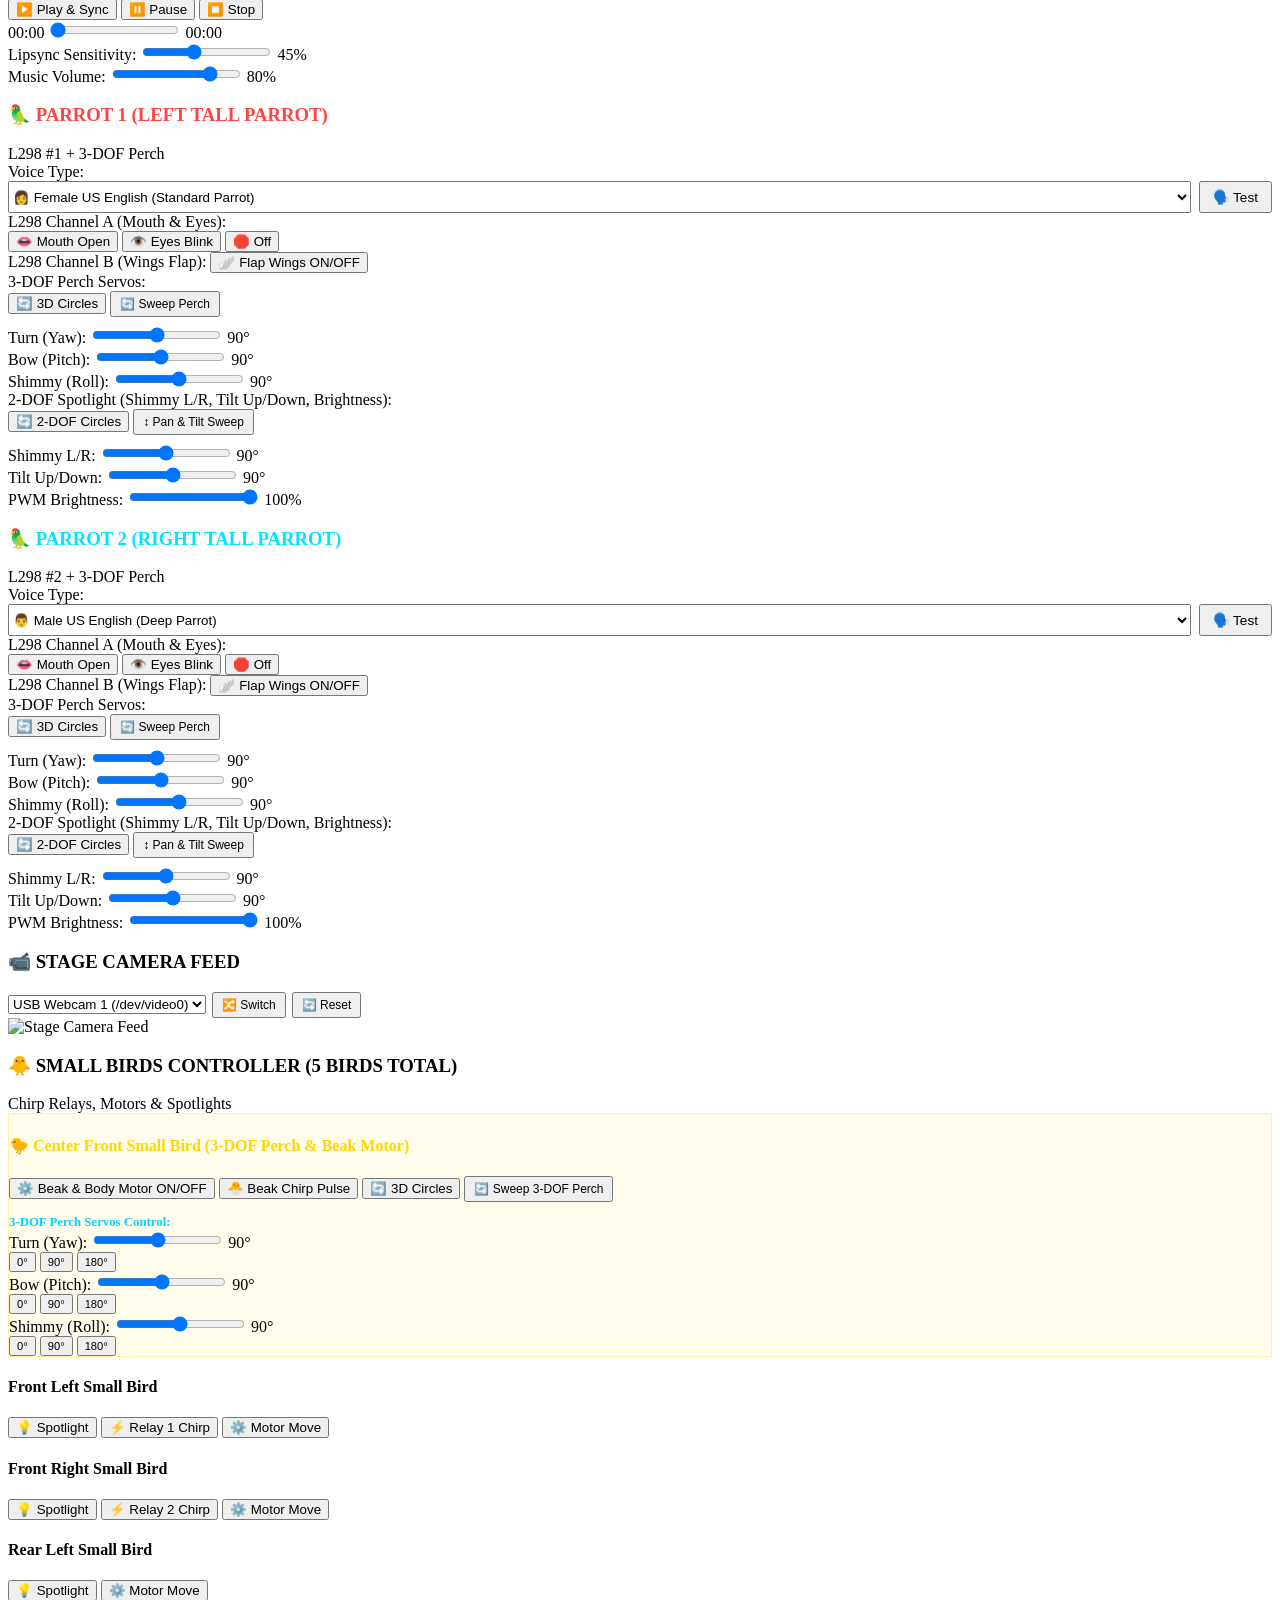
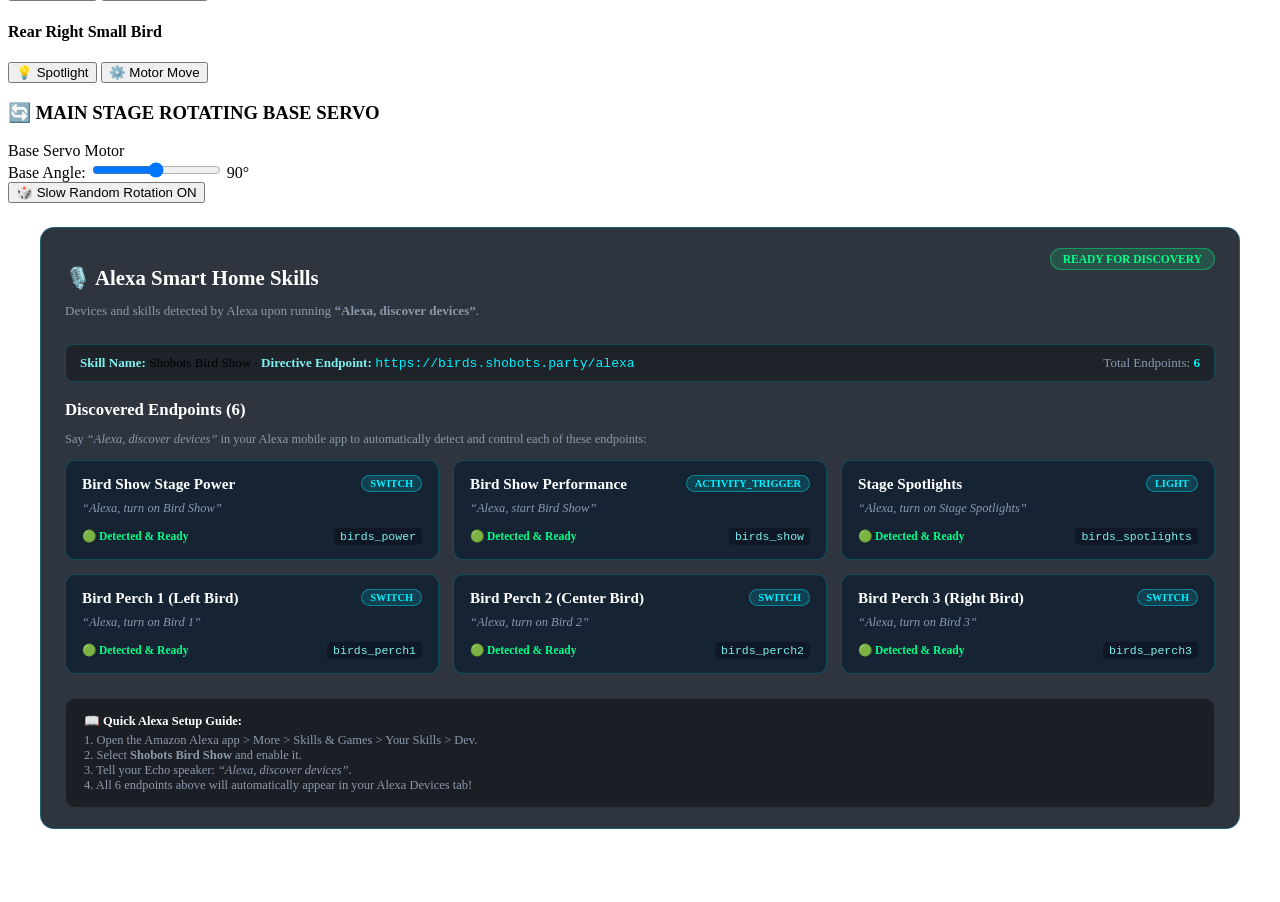
==== commit 9fb34436: "Add Pool GitHub repository Raspberry Pi setup guide tab" ====
--- a/static/index.html
+++ b/static/index.html
@@ -134,6 +134,200 @@
             </div>
         </div>
     </div>
+    <!-- VIEW: POOL GITHUB REPOSITORY RASPBERRY PI SETUP -->
+    <div class="tab-pane" id="tabPoolPiSetup" style="padding: 24px; max-width: 1200px; margin: 0 auto; overflow-y: auto;">
+        <div style="background: linear-gradient(135deg, rgba(8, 28, 48, 0.95), rgba(4, 16, 30, 0.95)); border: 1px solid rgba(0, 240, 255, 0.35); border-radius: 12px; padding: 24px; margin-bottom: 24px; box-shadow: 0 8px 32px rgba(0,0,0,0.5);">
+            <div style="display:flex; justify-content:space-between; align-items:flex-start; flex-wrap:wrap; gap:16px; margin-bottom:16px;">
+                <div>
+                  <h2 style="margin:0 0 8px 0; font-size:1.6rem; color:#00f0ff; display:flex; align-items:center; gap:10px;">
+                    <span>🏊</span> Lighthouse Point Pool &mdash; Brand New Raspberry Pi Setup Guide
+                  </h2>
+                  <p style="margin:0; font-size:0.88rem; color:#94a3b8; line-height:1.5;">
+                    Complete step-by-step instructions for deploying the <strong>Pentair IntelliCenter Pool &amp; Spa Controller</strong> on a brand new Raspberry Pi directly from the official GitHub repository:
+                    <a href="https://github.com/markirgang/Pool.git" target="_blank" rel="noopener" style="color:#00f0ff; text-decoration:underline; font-weight:600;">https://github.com/markirgang/Pool.git</a>
+                  </p>
+                </div>
+                <div style="display:flex; gap:8px; flex-wrap:wrap;">
+                  <a href="https://github.com/markirgang/Pool.git" target="_blank" rel="noopener" class="btn-preset primary" style="text-decoration:none; display:inline-flex; align-items:center; gap:6px; padding:8px 16px; font-weight:600; background:linear-gradient(135deg, #00f0ff, #0284c7); color:#03131e; border-radius:6px;">
+                    <span>🐙</span> GitHub Repository
+                  </a>
+                  <a href="https://pool.shobots.party" target="_blank" rel="noopener" class="btn-preset" style="text-decoration:none; display:inline-flex; align-items:center; gap:6px; padding:8px 16px; font-weight:600; background:rgba(0,240,255,0.15); color:#00f0ff; border:1px solid rgba(0,240,255,0.4); border-radius:6px;">
+                    <span>🌐</span> Live Pool App
+                  </a>
+                </div>
+            </div>
+
+            <div style="display:flex; gap:8px; flex-wrap:wrap; margin-bottom:20px;">
+                <span style="background:rgba(0, 240, 255, 0.12); color:#00f0ff; border:1px solid rgba(0, 240, 255, 0.3); padding:4px 10px; border-radius:20px; font-size:0.75rem; font-weight:600;">Repository: markirgang/Pool</span>
+                <span style="background:rgba(16, 185, 129, 0.12); color:#10b981; border:1px solid rgba(16, 185, 129, 0.3); padding:4px 10px; border-radius:20px; font-size:0.75rem; font-weight:600;">Default Port: 2490</span>
+                <span style="background:rgba(168, 85, 247, 0.12); color:#a855f7; border:1px solid rgba(168, 85, 247, 0.3); padding:4px 10px; border-radius:20px; font-size:0.75rem; font-weight:600;">Target: /home/markirgang/projects/Pool</span>
+                <span style="background:rgba(245, 158, 11, 0.12); color:#f59e0b; border:1px solid rgba(245, 158, 11, 0.3); padding:4px 10px; border-radius:20px; font-size:0.75rem; font-weight:600;">Pi 4 / Pi 5 (Bookworm 64-bit)</span>
+                <span style="background:rgba(59, 130, 246, 0.12); color:#60a5fa; border:1px solid rgba(59, 130, 246, 0.3); padding:4px 10px; border-radius:20px; font-size:0.75rem; font-weight:600;">IntelliCenter: Port 6681 (TCP)</span>
+            </div>
+
+            <!-- ONE-LINE QUICK START -->
+            <div style="background:rgba(0,0,0,0.5); border:1px solid rgba(0, 240, 255, 0.45); border-radius:8px; padding:16px; margin-bottom:24px;">
+                <div style="display:flex; justify-content:space-between; align-items:center; margin-bottom:8px;">
+                    <span style="font-weight:700; font-size:0.85rem; color:#00f0ff;">⚡ 1-Line Automated Clone &amp; Deploy for New Raspberry Pi</span>
+                    <button onclick="copyCode(this)" style="background:var(--input-bg, #1e293b); color:#fff; border:1px solid rgba(255,255,255,0.25); padding:5px 12px; border-radius:4px; font-size:0.75rem; cursor:pointer; font-weight:600;">📋 Copy 1-Line Command</button>
+                </div>
+                <pre style="margin:0; background:#040e18; color:#38bdf8; padding:12px; border-radius:6px; font-family:monospace; font-size:0.8rem; overflow-x:auto; white-space:pre-wrap;">sudo apt update && sudo apt install -y git python3 python3-pip python3-venv ffmpeg alsa-utils pipewire-bin curl jq && mkdir -p ~/projects && cd ~/projects && git clone https://github.com/markirgang/Pool.git && cd Pool && pip3 install -r requirements.txt --break-system-packages && python3 server.py --port 2490 --host 0.0.0.0</pre>
+            </div>
+
+            <!-- STEP BY STEP GUIDE -->
+            <h3 style="color:#fff; font-size:1.15rem; margin:0 0 16px 0; border-bottom:1px solid rgba(255,255,255,0.12); padding-bottom:8px;">
+                📋 Step-by-Step Instructions: Deploy Pool on a New Raspberry Pi
+            </h3>
+
+            <!-- Step 1 -->
+            <div style="background:rgba(255,255,255,0.03); border:1px solid rgba(255,255,255,0.08); border-radius:8px; padding:16px; margin-bottom:14px;">
+                <div style="display:flex; justify-content:space-between; align-items:center; margin-bottom:8px;">
+                    <div style="font-weight:700; font-size:0.92rem; color:#38bdf8;">01. Hardware Checklist &amp; Network Setup</div>
+                </div>
+                <div style="font-size:0.82rem; color:#cbd5e1; line-height:1.6;">
+                    <ul>
+                        <li><strong>Raspberry Pi:</strong> Raspberry Pi 4 Model B (2GB+) or Raspberry Pi 5.</li>
+                        <li><strong>MicroSD / SSD:</strong> 32GB+ Class 10 / A2 MicroSD card or USB 3.0 NVMe SSD.</li>
+                        <li><strong>Power Supply:</strong> Official Raspberry Pi USB-C power supply (15W for Pi 4, 27W for Pi 5).</li>
+                        <li><strong>Local Network:</strong> Cat5e/Cat6 Ethernet or 2.4/5GHz Wi-Fi (must be on the same subnet/VLAN as the Pentair IntelliCenter panel).</li>
+                        <li><strong>(Optional) Voice &amp; Vision:</strong> USB webcam/mic (eMeet Pixy / Logitech) plugged into USB 3.0 and HDMI/speaker for Iggy pool assistant.</li>
+                    </ul>
+                </div>
+            </div>
+
+            <!-- Step 2 -->
+            <div style="background:rgba(255,255,255,0.03); border:1px solid rgba(255,255,255,0.08); border-radius:8px; padding:16px; margin-bottom:14px;">
+                <div style="display:flex; justify-content:space-between; align-items:center; margin-bottom:8px;">
+                    <div style="font-weight:700; font-size:0.92rem; color:#38bdf8;">02. Flash Raspberry Pi OS (64-bit Bookworm)</div>
+                </div>
+                <p style="margin:0 0 8px 0; font-size:0.82rem; color:#94a3b8; line-height:1.5;">
+                    Download <strong>Raspberry Pi Imager</strong> from <a href="https://www.raspberrypi.com/software/" target="_blank" rel="noopener" style="color:#00f0ff;">raspberrypi.com/software</a>. Select <code>Raspberry Pi OS (64-bit)</code>. Click <strong>Edit Settings</strong> before flashing:
+                </p>
+                <ul style="margin:0; padding-left:20px; font-size:0.8rem; color:#cbd5e1; line-height:1.5;">
+                    <li>Hostname: <code>pool</code> (accessible as <code>pool.local</code>)</li>
+                    <li>User: <code>markirgang</code> and set your preferred password</li>
+                    <li>Configure Wi-Fi SSID and password</li>
+                    <li>Check <strong>Enable SSH</strong> (password authentication)</li>
+                </ul>
+            </div>
+
+            <!-- Step 3 -->
+            <div style="background:rgba(255,255,255,0.03); border:1px solid rgba(255,255,255,0.08); border-radius:8px; padding:16px; margin-bottom:14px;">
+                <div style="display:flex; justify-content:space-between; align-items:center; margin-bottom:8px;">
+                    <div style="font-weight:700; font-size:0.92rem; color:#38bdf8;">03. First Boot &amp; SSH Connection</div>
+                    <button onclick="copyCode(this)" style="background:var(--input-bg, #1e293b); color:#fff; border:1px solid rgba(255,255,255,0.25); padding:4px 10px; border-radius:4px; font-size:0.75rem; cursor:pointer;">📋 Copy</button>
+                </div>
+                <p style="margin:0 0 8px 0; font-size:0.82rem; color:#94a3b8;">Insert the flashed card into the Pi, connect power, and SSH from your computer terminal:</p>
+                <pre style="margin:0; background:#040e18; color:#a5f3fc; padding:10px; border-radius:6px; font-family:monospace; font-size:0.8rem; overflow-x:auto;">ssh markirgang@pool.local</pre>
+            </div>
+
+            <!-- Step 4 -->
+            <div style="background:rgba(255,255,255,0.03); border:1px solid rgba(255,255,255,0.08); border-radius:8px; padding:16px; margin-bottom:14px;">
+                <div style="display:flex; justify-content:space-between; align-items:center; margin-bottom:8px;">
+                    <div style="font-weight:700; font-size:0.92rem; color:#38bdf8;">04. Update OS &amp; Install System Packages</div>
+                    <button onclick="copyCode(this)" style="background:var(--input-bg, #1e293b); color:#fff; border:1px solid rgba(255,255,255,0.25); padding:4px 10px; border-radius:4px; font-size:0.75rem; cursor:pointer;">📋 Copy</button>
+                </div>
+                <p style="margin:0 0 8px 0; font-size:0.82rem; color:#94a3b8;">Install required media codecs, ALSA, PipeWire audio, and Python development tools:</p>
+                <pre style="margin:0; background:#040e18; color:#a5f3fc; padding:10px; border-radius:6px; font-family:monospace; font-size:0.8rem; overflow-x:auto; white-space:pre-wrap;">sudo apt update && sudo apt upgrade -y && sudo apt install -y git python3 python3-pip python3-venv ffmpeg alsa-utils pipewire-bin curl jq avahi-daemon && sudo usermod -aG audio,video $USER</pre>
+            </div>
+
+            <!-- Step 5 -->
+            <div style="background:rgba(255,255,255,0.03); border:1px solid rgba(255,255,255,0.08); border-radius:8px; padding:16px; margin-bottom:14px;">
+                <div style="display:flex; justify-content:space-between; align-items:center; margin-bottom:8px;">
+                    <div style="font-weight:700; font-size:0.92rem; color:#38bdf8;">05. Clone the Pool GitHub Repository</div>
+                    <button onclick="copyCode(this)" style="background:var(--input-bg, #1e293b); color:#fff; border:1px solid rgba(255,255,255,0.25); padding:4px 10px; border-radius:4px; font-size:0.75rem; cursor:pointer;">📋 Copy</button>
+                </div>
+                <p style="margin:0 0 8px 0; font-size:0.82rem; color:#94a3b8;">Clone the repository directly from GitHub into <code>~/projects/Pool</code>:</p>
+                <pre style="margin:0; background:#040e18; color:#a5f3fc; padding:10px; border-radius:6px; font-family:monospace; font-size:0.8rem; overflow-x:auto; white-space:pre-wrap;">mkdir -p ~/projects && cd ~/projects && git clone https://github.com/markirgang/Pool.git && cd Pool</pre>
+            </div>
+
+            <!-- Step 6 -->
+            <div style="background:rgba(255,255,255,0.03); border:1px solid rgba(255,255,255,0.08); border-radius:8px; padding:16px; margin-bottom:14px;">
+                <div style="display:flex; justify-content:space-between; align-items:center; margin-bottom:8px;">
+                    <div style="font-weight:700; font-size:0.92rem; color:#38bdf8;">06. Install Python Dependencies</div>
+                    <button onclick="copyCode(this)" style="background:var(--input-bg, #1e293b); color:#fff; border:1px solid rgba(255,255,255,0.25); padding:4px 10px; border-radius:4px; font-size:0.75rem; cursor:pointer;">📋 Copy</button>
+                </div>
+                <p style="margin:0 0 8px 0; font-size:0.82rem; color:#94a3b8;">Install pyintellicenter, Google GenAI, gTTS, and OpenCV dependencies:</p>
+                <pre style="margin:0; background:#040e18; color:#a5f3fc; padding:10px; border-radius:6px; font-family:monospace; font-size:0.8rem; overflow-x:auto; white-space:pre-wrap;">pip3 install -r requirements.txt --break-system-packages</pre>
+            </div>
+
+            <!-- Step 7 -->
+            <div style="background:rgba(255,255,255,0.03); border:1px solid rgba(255,255,255,0.08); border-radius:8px; padding:16px; margin-bottom:14px;">
+                <div style="display:flex; justify-content:space-between; align-items:center; margin-bottom:8px;">
+                    <div style="font-weight:700; font-size:0.92rem; color:#38bdf8;">07. Configure Pentair IntelliCenter Connection</div>
+                </div>
+                <p style="margin:0 0 8px 0; font-size:0.82rem; color:#94a3b8;">The server will automatically discover your IntelliCenter panel via UDP broadcast. To manually set a static IP address, edit <code>config.json</code>:</p>
+                <pre style="margin:0; background:#040e18; color:#a5f3fc; padding:10px; border-radius:6px; font-family:monospace; font-size:0.75rem; overflow-x:auto;">{
+  "intellicenter": {
+    "host": "192.168.1.50",
+    "port": 6681,
+    "transport": "tcp",
+    "discovery": true
+  }
+}</pre>
+            </div>
+
+            <!-- Step 8 -->
+            <div style="background:rgba(255,255,255,0.03); border:1px solid rgba(255,255,255,0.08); border-radius:8px; padding:16px; margin-bottom:14px;">
+                <div style="display:flex; justify-content:space-between; align-items:center; margin-bottom:8px;">
+                    <div style="font-weight:700; font-size:0.92rem; color:#38bdf8;">08. Test Run the Pool Application</div>
+                    <button onclick="copyCode(this)" style="background:var(--input-bg, #1e293b); color:#fff; border:1px solid rgba(255,255,255,0.25); padding:4px 10px; border-radius:4px; font-size:0.75rem; cursor:pointer;">📋 Copy</button>
+                </div>
+                <p style="margin:0 0 8px 0; font-size:0.82rem; color:#94a3b8;">Start the server directly from the command line:</p>
+                <pre style="margin:0; background:#040e18; color:#a5f3fc; padding:10px; border-radius:6px; font-family:monospace; font-size:0.8rem; overflow-x:auto;">python3 server.py --port 2490 --host 0.0.0.0</pre>
+                <p style="margin:8px 0 0 0; font-size:0.82rem; color:#10b981;">Open in your browser: <code>http://pool.local:2490</code> or <code>http://&lt;your-pi-ip&gt;:2490</code></p>
+            </div>
+
+            <!-- Step 9 -->
+            <div style="background:rgba(255,255,255,0.03); border:1px solid rgba(255,255,255,0.08); border-radius:8px; padding:16px; margin-bottom:14px;">
+                <div style="display:flex; justify-content:space-between; align-items:center; margin-bottom:8px;">
+                    <div style="font-weight:700; font-size:0.92rem; color:#38bdf8;">09. Create Systemd Service for 24/7 Autostart on Boot</div>
+                    <button onclick="copyCode(this)" style="background:var(--input-bg, #1e293b); color:#fff; border:1px solid rgba(255,255,255,0.25); padding:4px 10px; border-radius:4px; font-size:0.75rem; cursor:pointer;">📋 Copy Service</button>
+                </div>
+                <p style="margin:0 0 8px 0; font-size:0.82rem; color:#94a3b8;">Install the systemd unit file so the pool server runs automatically in the background:</p>
+                <pre style="margin:0; background:#040e18; color:#a5f3fc; padding:10px; border-radius:6px; font-family:monospace; font-size:0.75rem; overflow-x:auto; white-space:pre-wrap;">sudo tee /etc/systemd/system/pool.service &gt; /dev/null &lt;&lt; 'EOF'
+[Unit]
+Description=Lighthouse Point Pool IntelliCenter Controller
+After=network-online.target sound.target
+Wants=network-online.target
+
+[Service]
+Type=simple
+User=markirgang
+WorkingDirectory=/home/markirgang/projects/Pool
+ExecStart=/usr/bin/python3 server.py --port 2490 --host 0.0.0.0
+Restart=always
+RestartSec=5
+Environment=PORT=2490
+
+[Install]
+WantedBy=multi-user.target
+EOF
+
+sudo systemctl daemon-reload && sudo systemctl enable --now pool.service</pre>
+            </div>
+
+            <!-- Step 10 -->
+            <div style="background:rgba(255,255,255,0.03); border:1px solid rgba(255,255,255,0.08); border-radius:8px; padding:16px;">
+                <div style="display:flex; justify-content:space-between; align-items:center; margin-bottom:8px;">
+                    <div style="font-weight:700; font-size:0.92rem; color:#38bdf8;">10. Useful Management &amp; Troubleshooting Commands</div>
+                    <button onclick="copyCode(this)" style="background:var(--input-bg, #1e293b); color:#fff; border:1px solid rgba(255,255,255,0.25); padding:4px 10px; border-radius:4px; font-size:0.75rem; cursor:pointer;">📋 Copy</button>
+                </div>
+                <pre style="margin:0; background:#040e18; color:#a5f3fc; padding:10px; border-radius:6px; font-family:monospace; font-size:0.78rem; overflow-x:auto; white-space:pre-wrap;"># Check running status
+sudo systemctl status pool.service
+
+# View live service logs
+journalctl -u pool.service -f
+
+# Restart server after code updates
+sudo systemctl restart pool.service
+
+# Pull latest updates from GitHub
+cd ~/projects/Pool && git pull origin main && sudo systemctl restart pool.service</pre>
+            </div>
+        </div>
+    </div>
+
 
     <script src="/lib/three.min.js"></script>
     <script src="/lib/OrbitControls.js"></script>
@@ -191,6 +385,7 @@
             <button class="nav-tab-btn" id="tabBtnAlexa" data-tab="tabAlexa" onclick="switchTab('tabAlexa')">🎙️ Alexa Skills</button>
             <button class="nav-tab-btn" id="tabBtnInstructions" data-tab="tabInstructions" onclick="switchTab('tabInstructions')">📖 Guide & Instructions</button>
                     <button class="nav-tab-btn" id="tabBtnPiSetup" data-tab="tabPiSetup" onclick="switchTab('tabPiSetup')">🍓 Pi Setup</button>
+                    <button class="nav-tab-btn" id="tabBtnPoolPiSetup" data-tab="tabPoolPiSetup" onclick="switchTab('tabPoolPiSetup')">🏊 Pool Pi Setup</button>
         </nav>
 
         <!-- Tab 1: Main Stage & Animatronics Pane -->
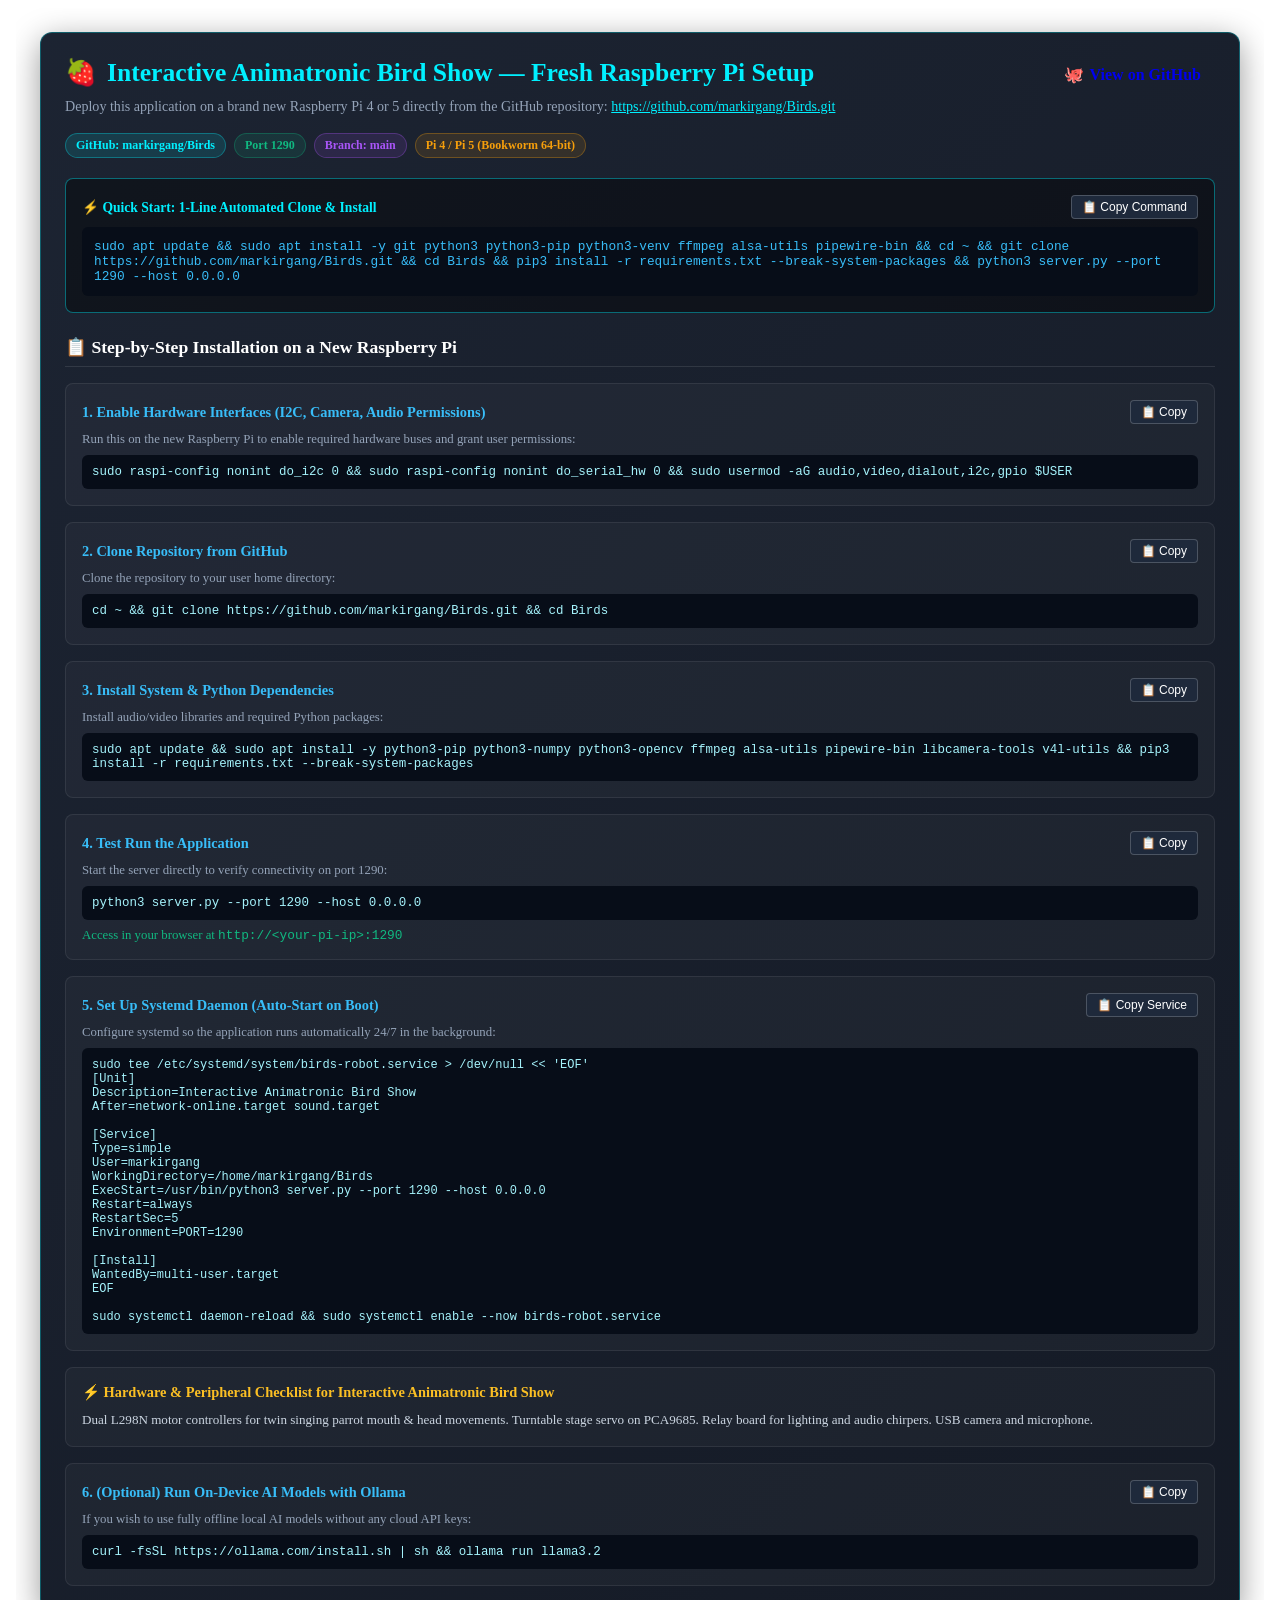
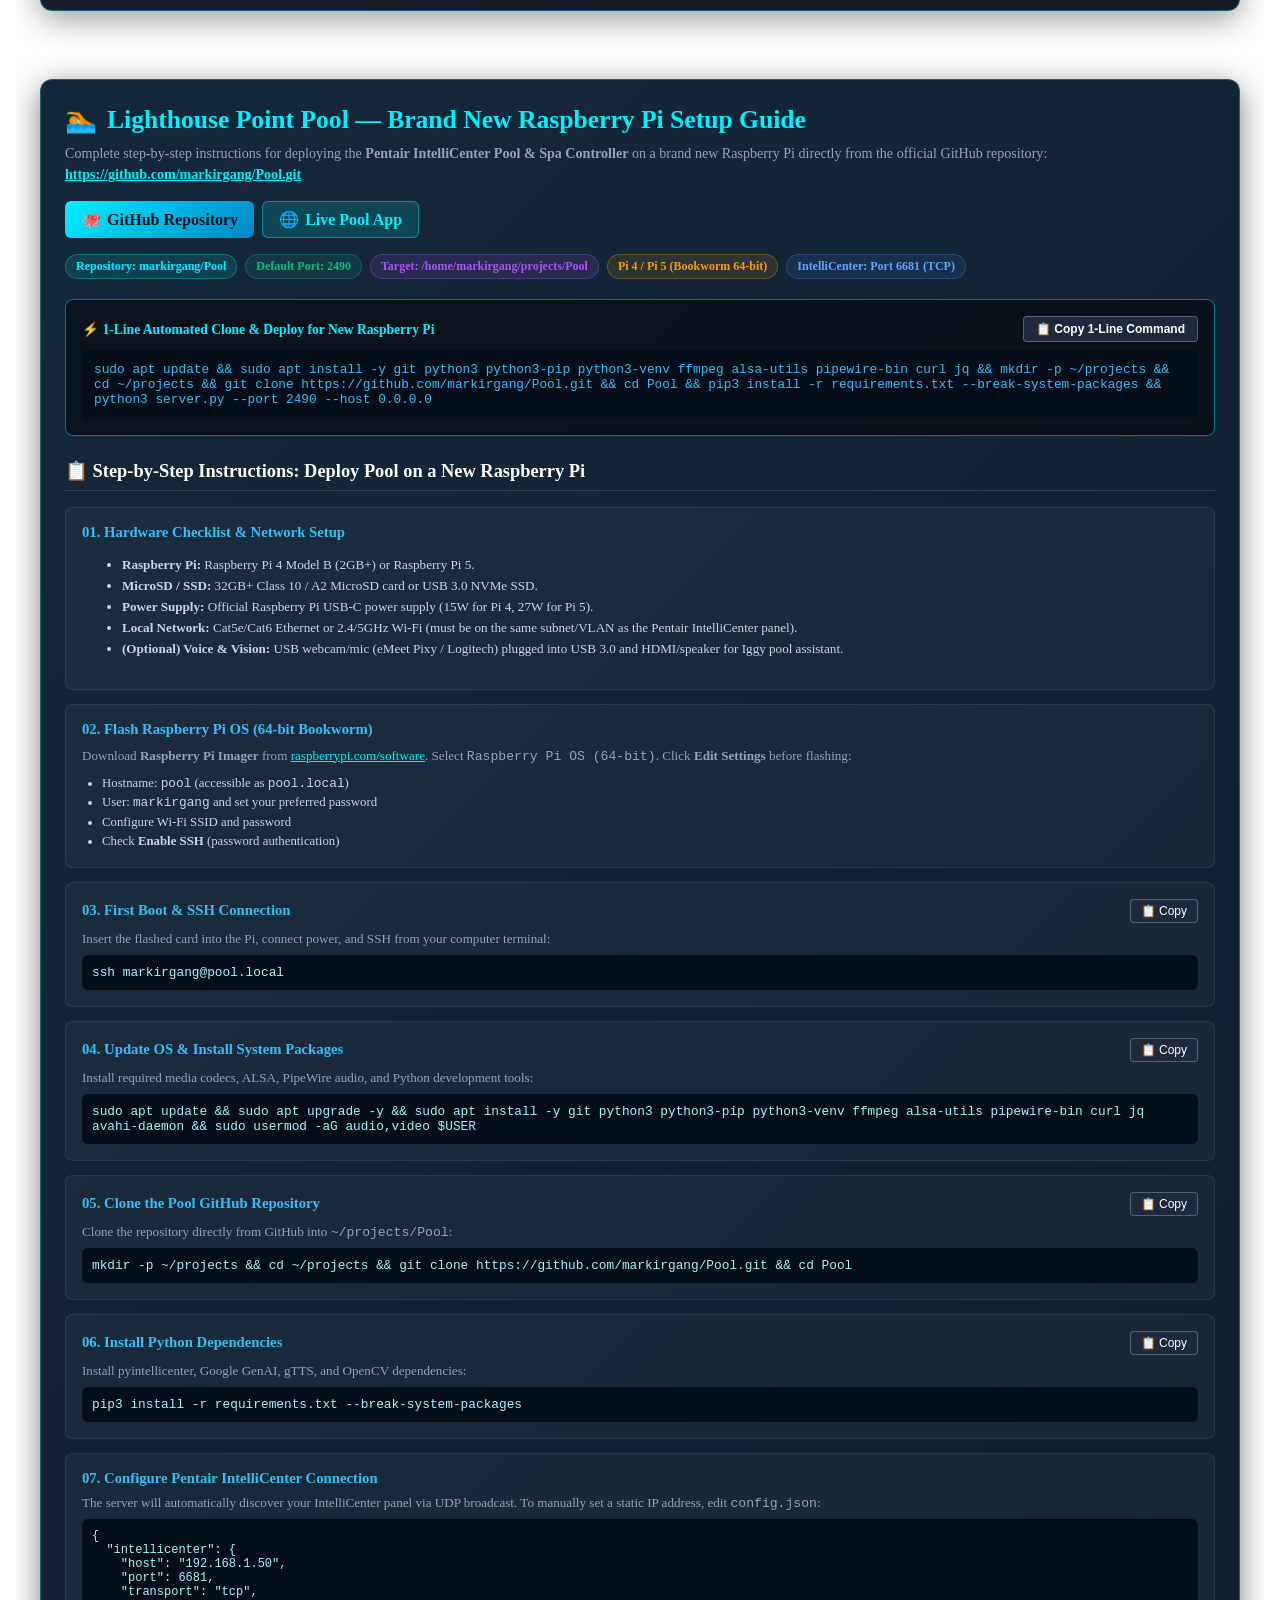
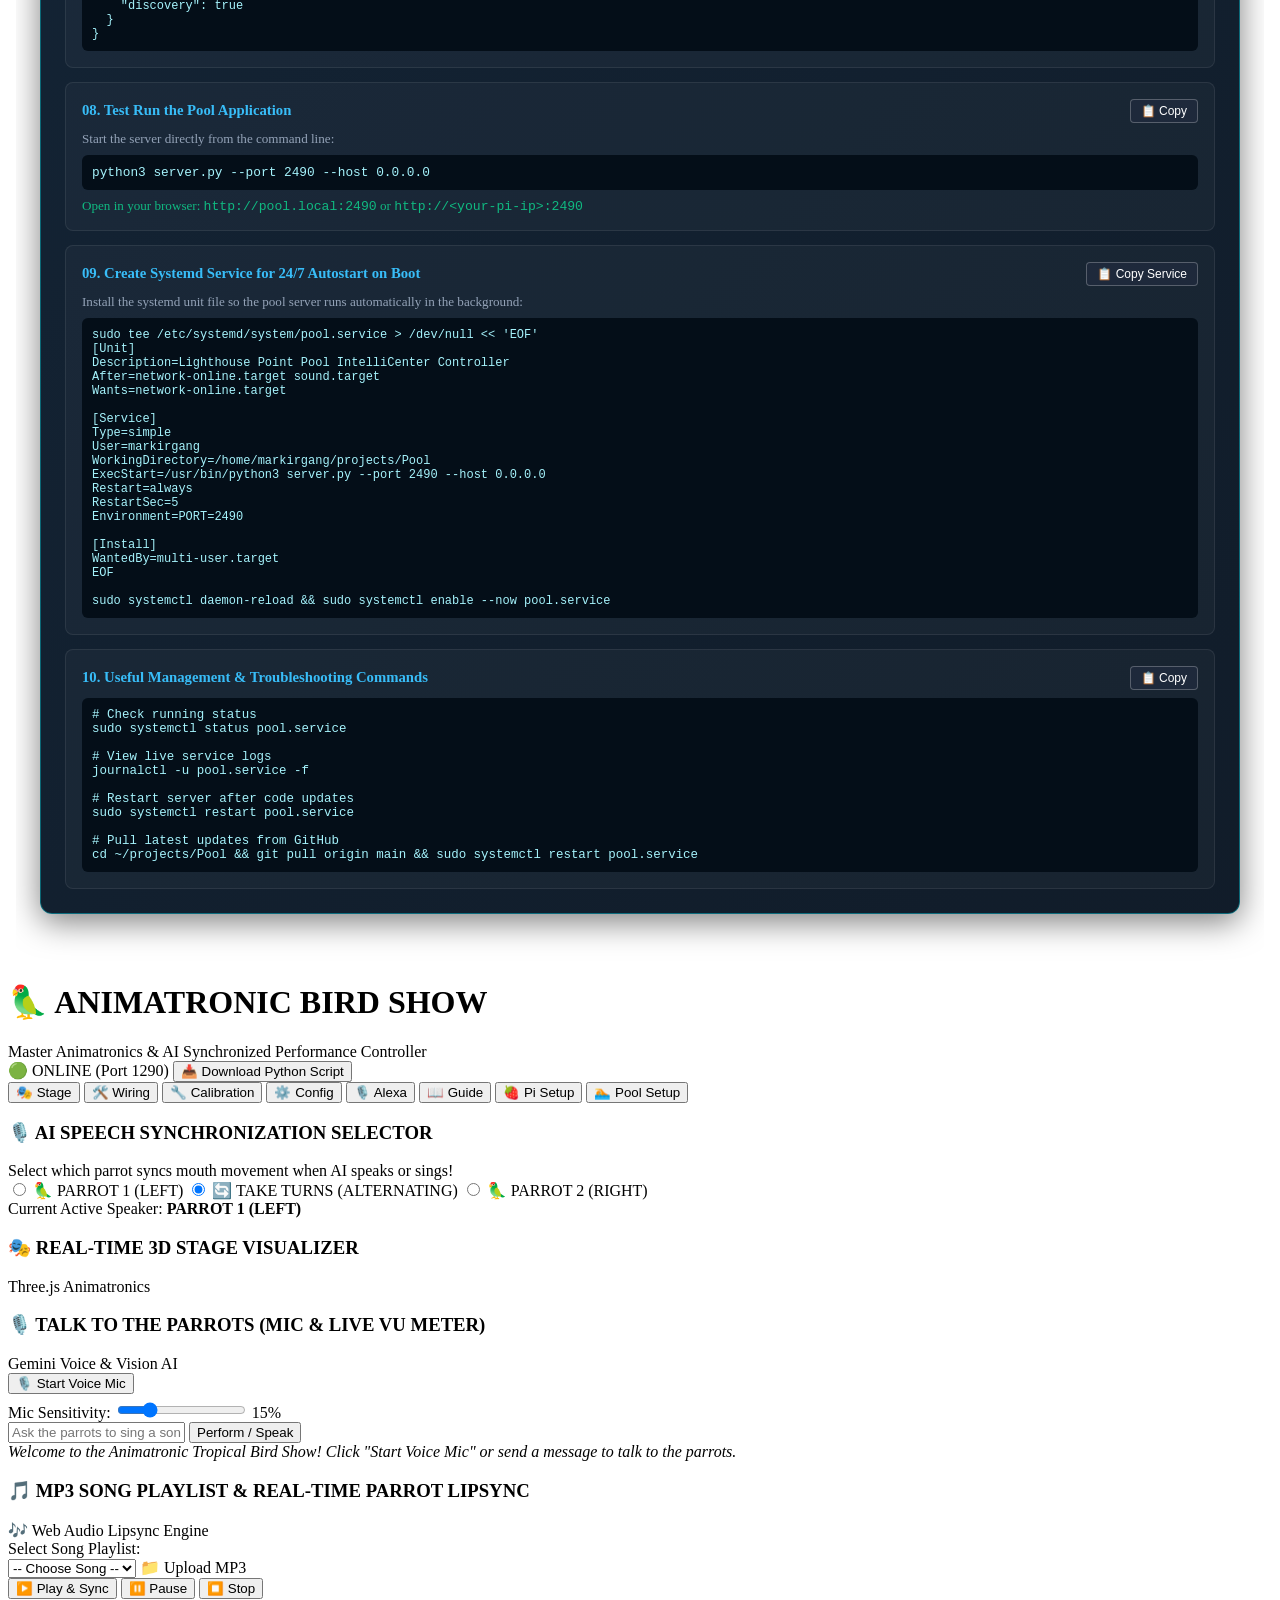
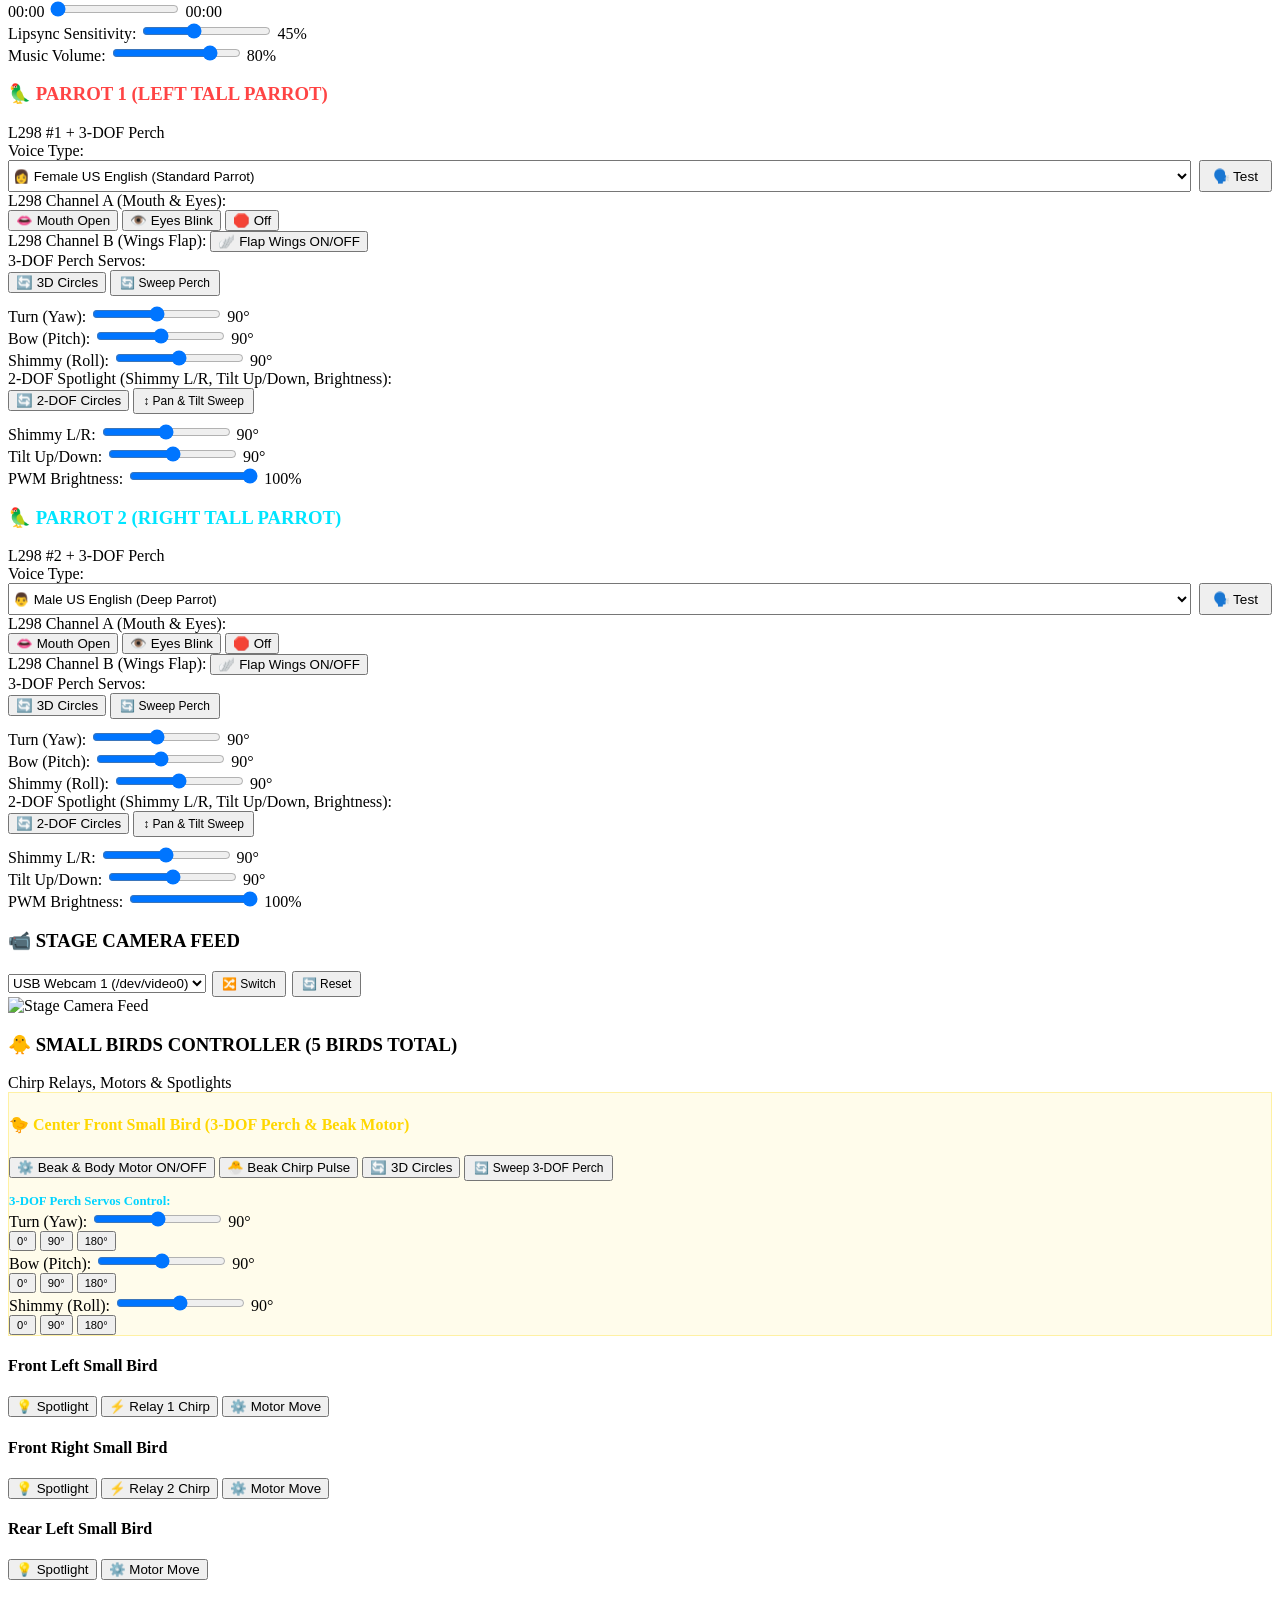
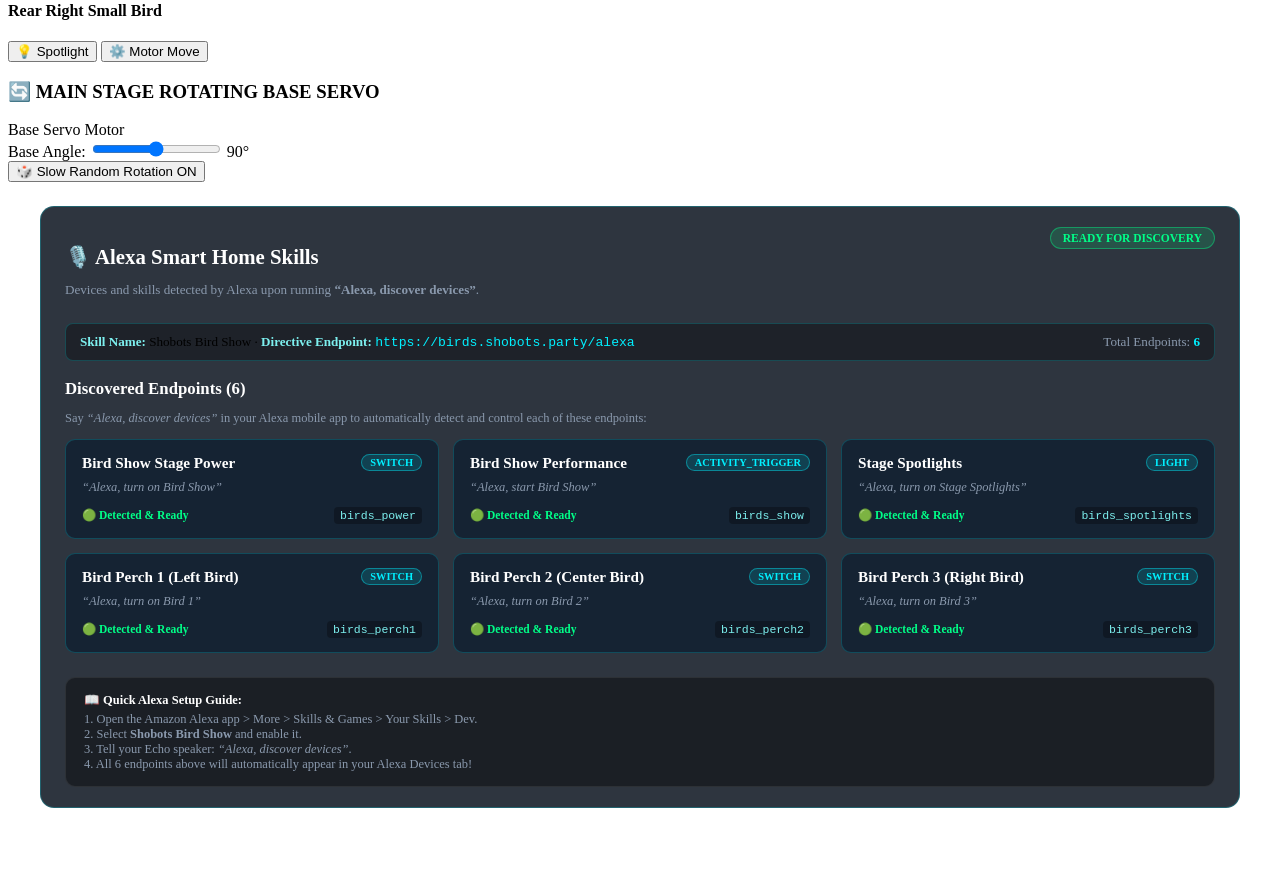
==== commit ad018fc4: "Make top menu tabs narrower and compact to fit all screens without blocking view" ====
--- a/static/index.html
+++ b/static/index.html
@@ -378,14 +378,14 @@
 
         <!-- Navigation Tab Bar -->
         <nav class="nav-tabs-bar">
-            <button class="nav-tab-btn active" id="tabBtnStage" data-tab="tabStage" onclick="switchTab('tabStage')">🎭 Main Stage & Controls</button>
-            <button class="nav-tab-btn" id="tabBtnWiring" data-tab="tabWiring" onclick="switchTab('tabWiring')">🛠️ Hardware & Wiring Diagrams</button>
-            <button class="nav-tab-btn" id="tabBtnCalib" data-tab="tabCalib" onclick="switchTab('tabCalib')">🔧 Servo Calibration & Hardware Output Tests</button>
-            <button class="nav-tab-btn" id="tabBtnConfig" data-tab="tabConfig" onclick="switchTab('tabConfig')">⚙️ System Configuration (Camera, Mic, Audio & Voice)</button>
-            <button class="nav-tab-btn" id="tabBtnAlexa" data-tab="tabAlexa" onclick="switchTab('tabAlexa')">🎙️ Alexa Skills</button>
-            <button class="nav-tab-btn" id="tabBtnInstructions" data-tab="tabInstructions" onclick="switchTab('tabInstructions')">📖 Guide & Instructions</button>
+            <button class="nav-tab-btn active" id="tabBtnStage" data-tab="tabStage" onclick="switchTab('tabStage')">🎭 Stage</button>
+            <button class="nav-tab-btn" id="tabBtnWiring" data-tab="tabWiring" onclick="switchTab('tabWiring')">🛠️ Wiring</button>
+            <button class="nav-tab-btn" id="tabBtnCalib" data-tab="tabCalib" onclick="switchTab('tabCalib')">🔧 Calibration</button>
+            <button class="nav-tab-btn" id="tabBtnConfig" data-tab="tabConfig" onclick="switchTab('tabConfig')">⚙️ Config</button>
+            <button class="nav-tab-btn" id="tabBtnAlexa" data-tab="tabAlexa" onclick="switchTab('tabAlexa')">🎙️ Alexa</button>
+            <button class="nav-tab-btn" id="tabBtnInstructions" data-tab="tabInstructions" onclick="switchTab('tabInstructions')">📖 Guide</button>
                     <button class="nav-tab-btn" id="tabBtnPiSetup" data-tab="tabPiSetup" onclick="switchTab('tabPiSetup')">🍓 Pi Setup</button>
-                    <button class="nav-tab-btn" id="tabBtnPoolPiSetup" data-tab="tabPoolPiSetup" onclick="switchTab('tabPoolPiSetup')">🏊 Pool Pi Setup</button>
+                    <button class="nav-tab-btn" id="tabBtnPoolPiSetup" data-tab="tabPoolPiSetup" onclick="switchTab('tabPoolPiSetup')">🏊 Pool Setup</button>
         </nav>
 
         <!-- Tab 1: Main Stage & Animatronics Pane -->
